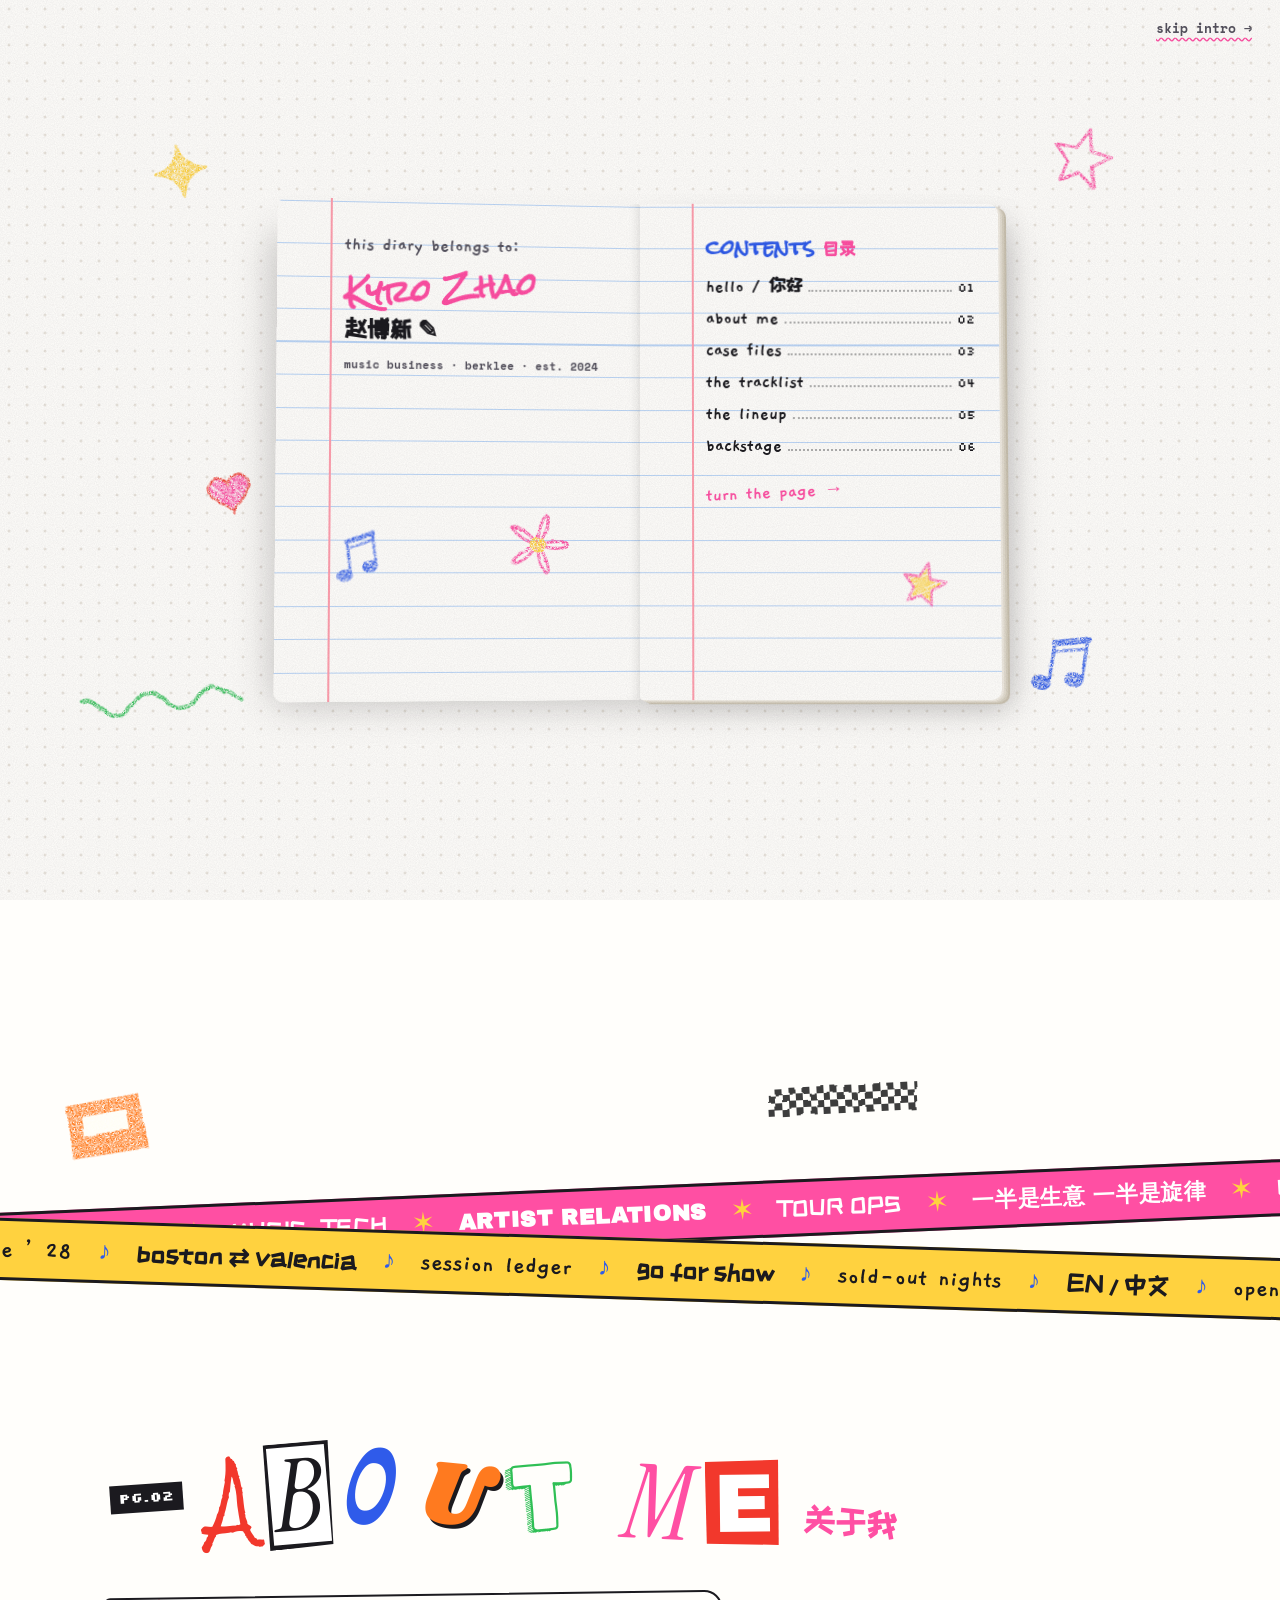
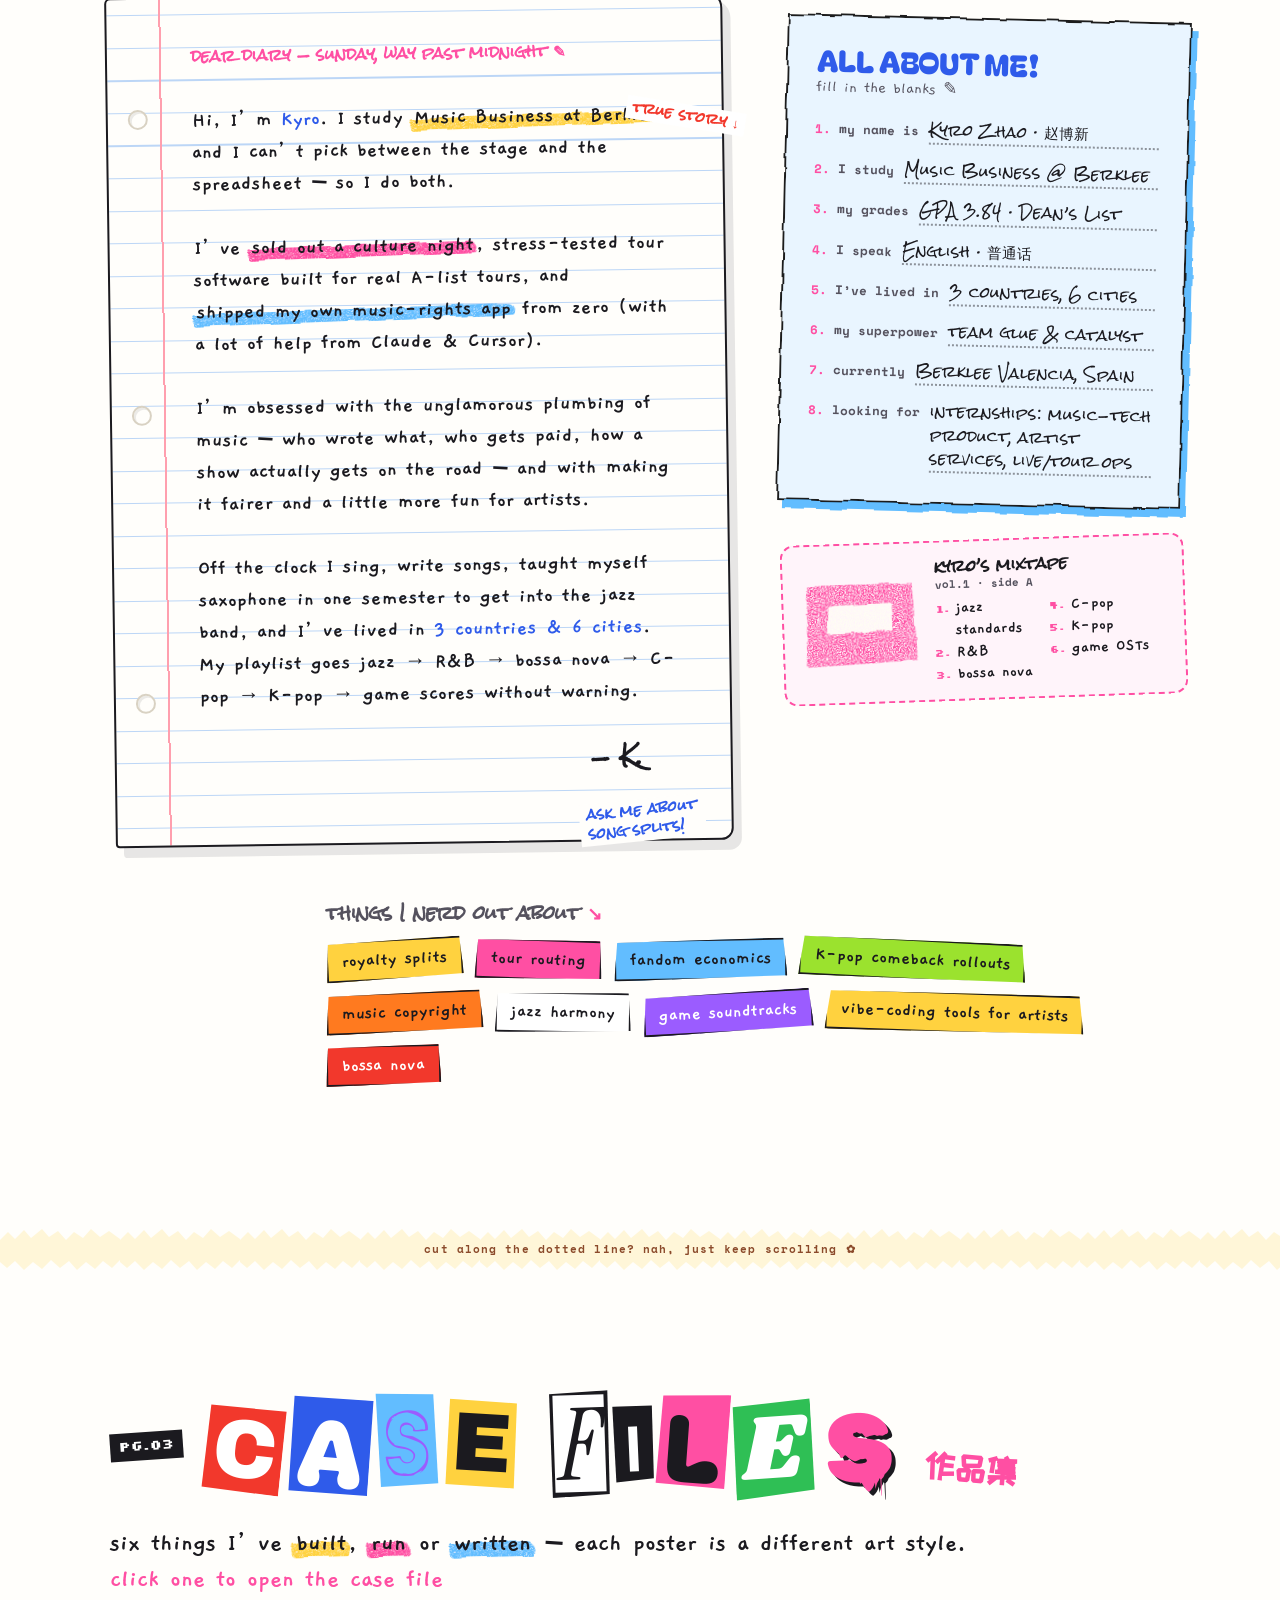
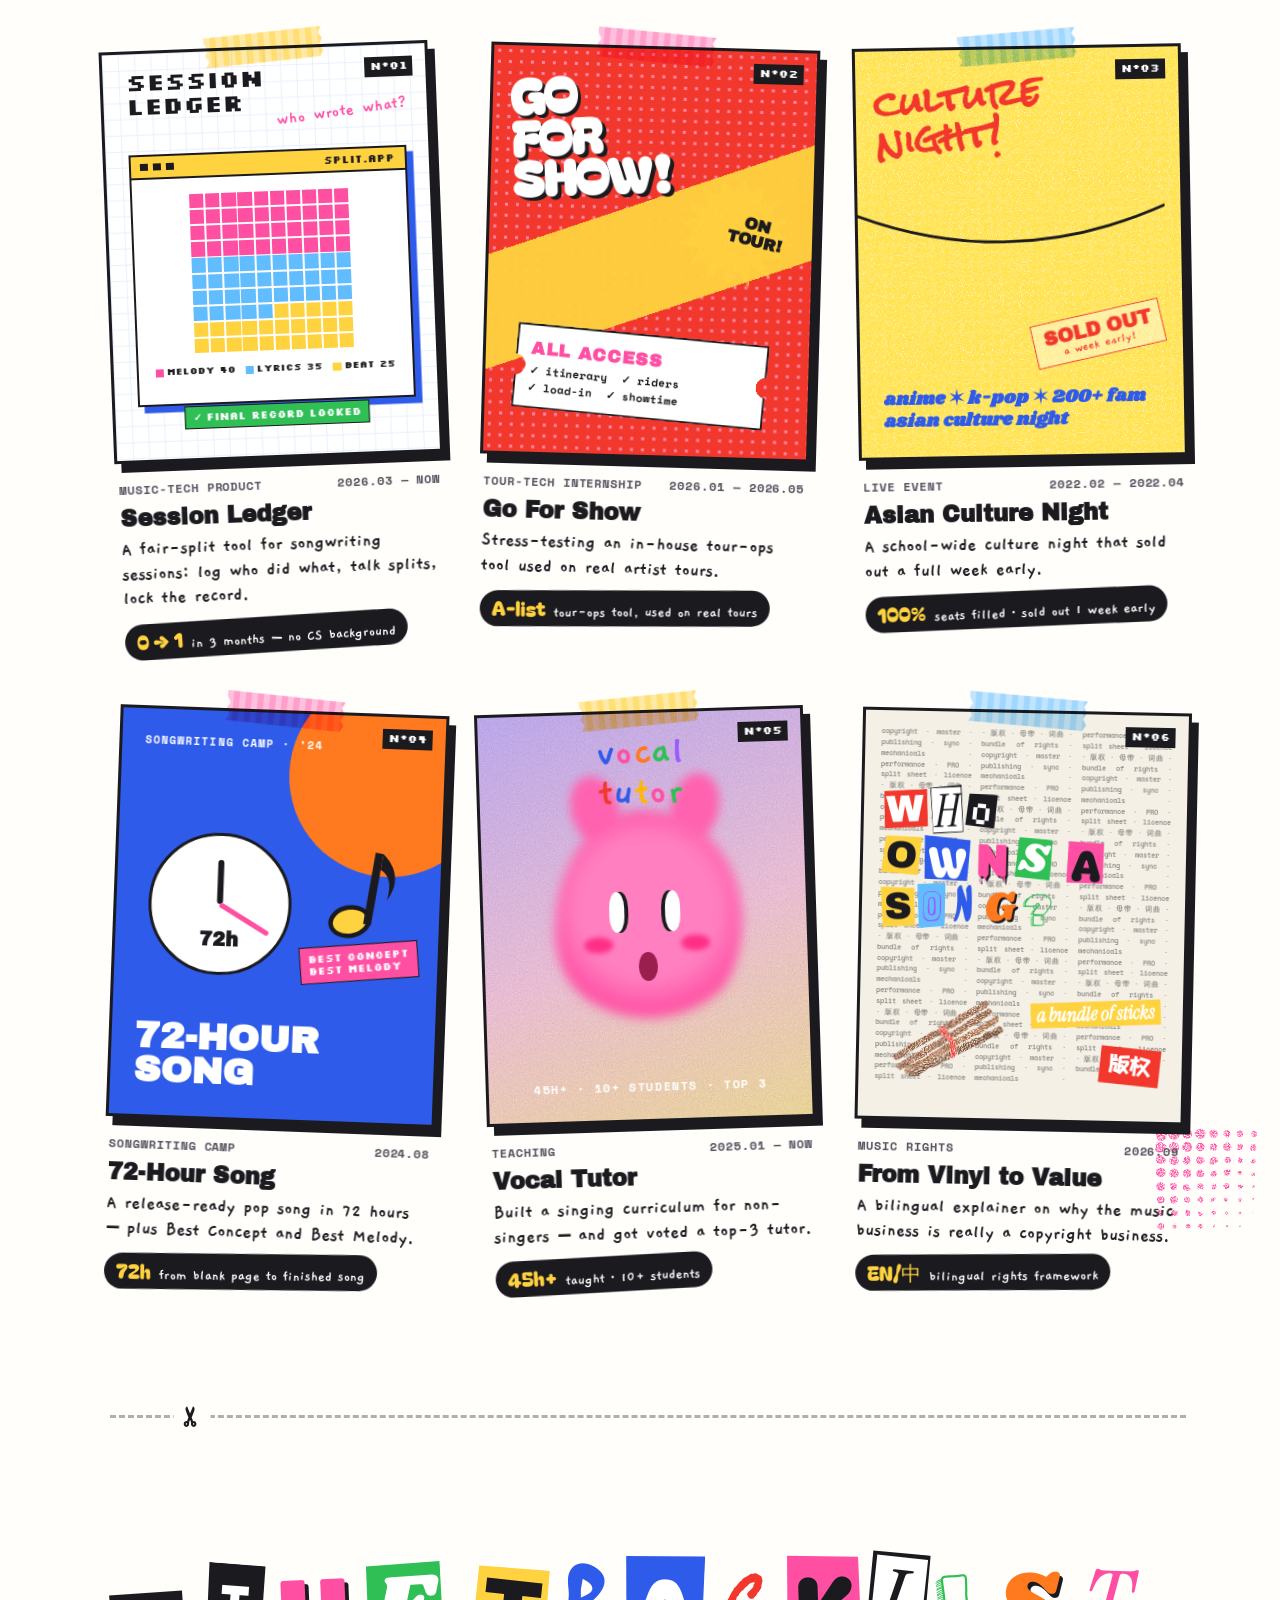
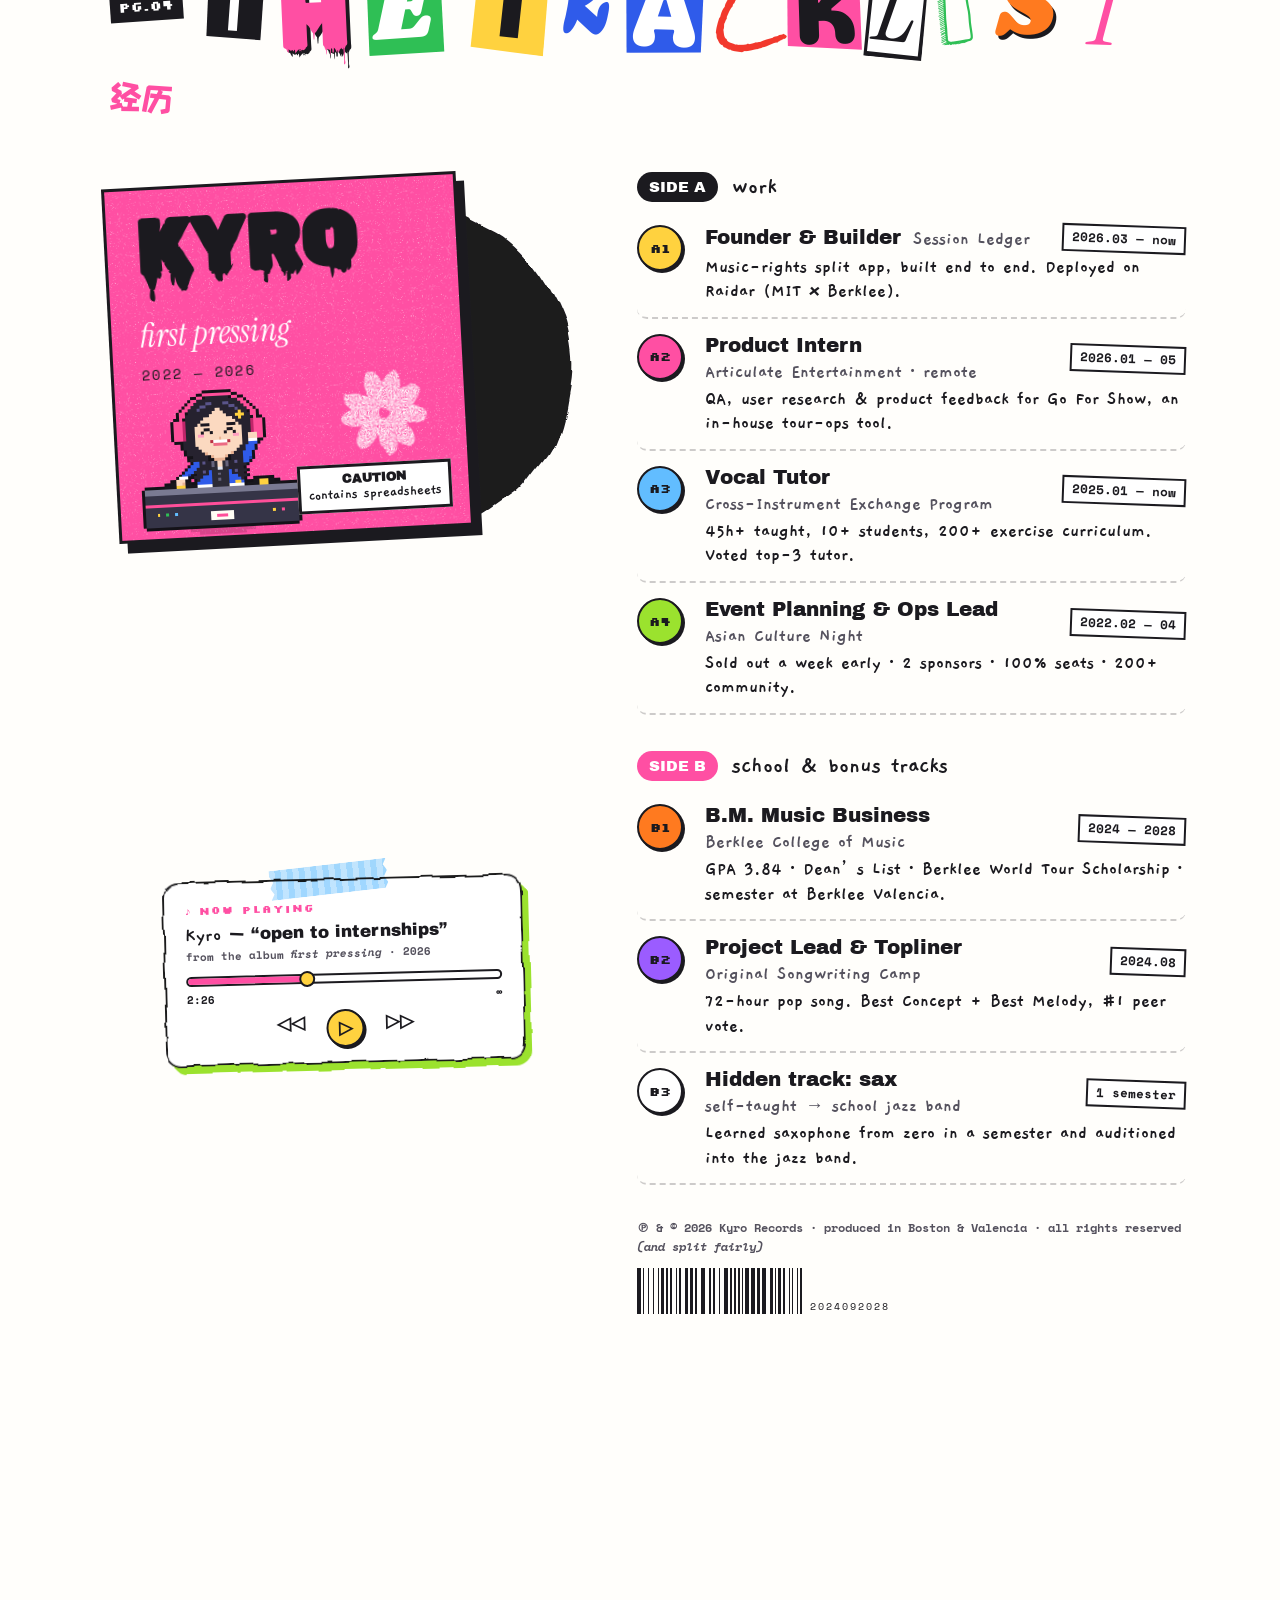
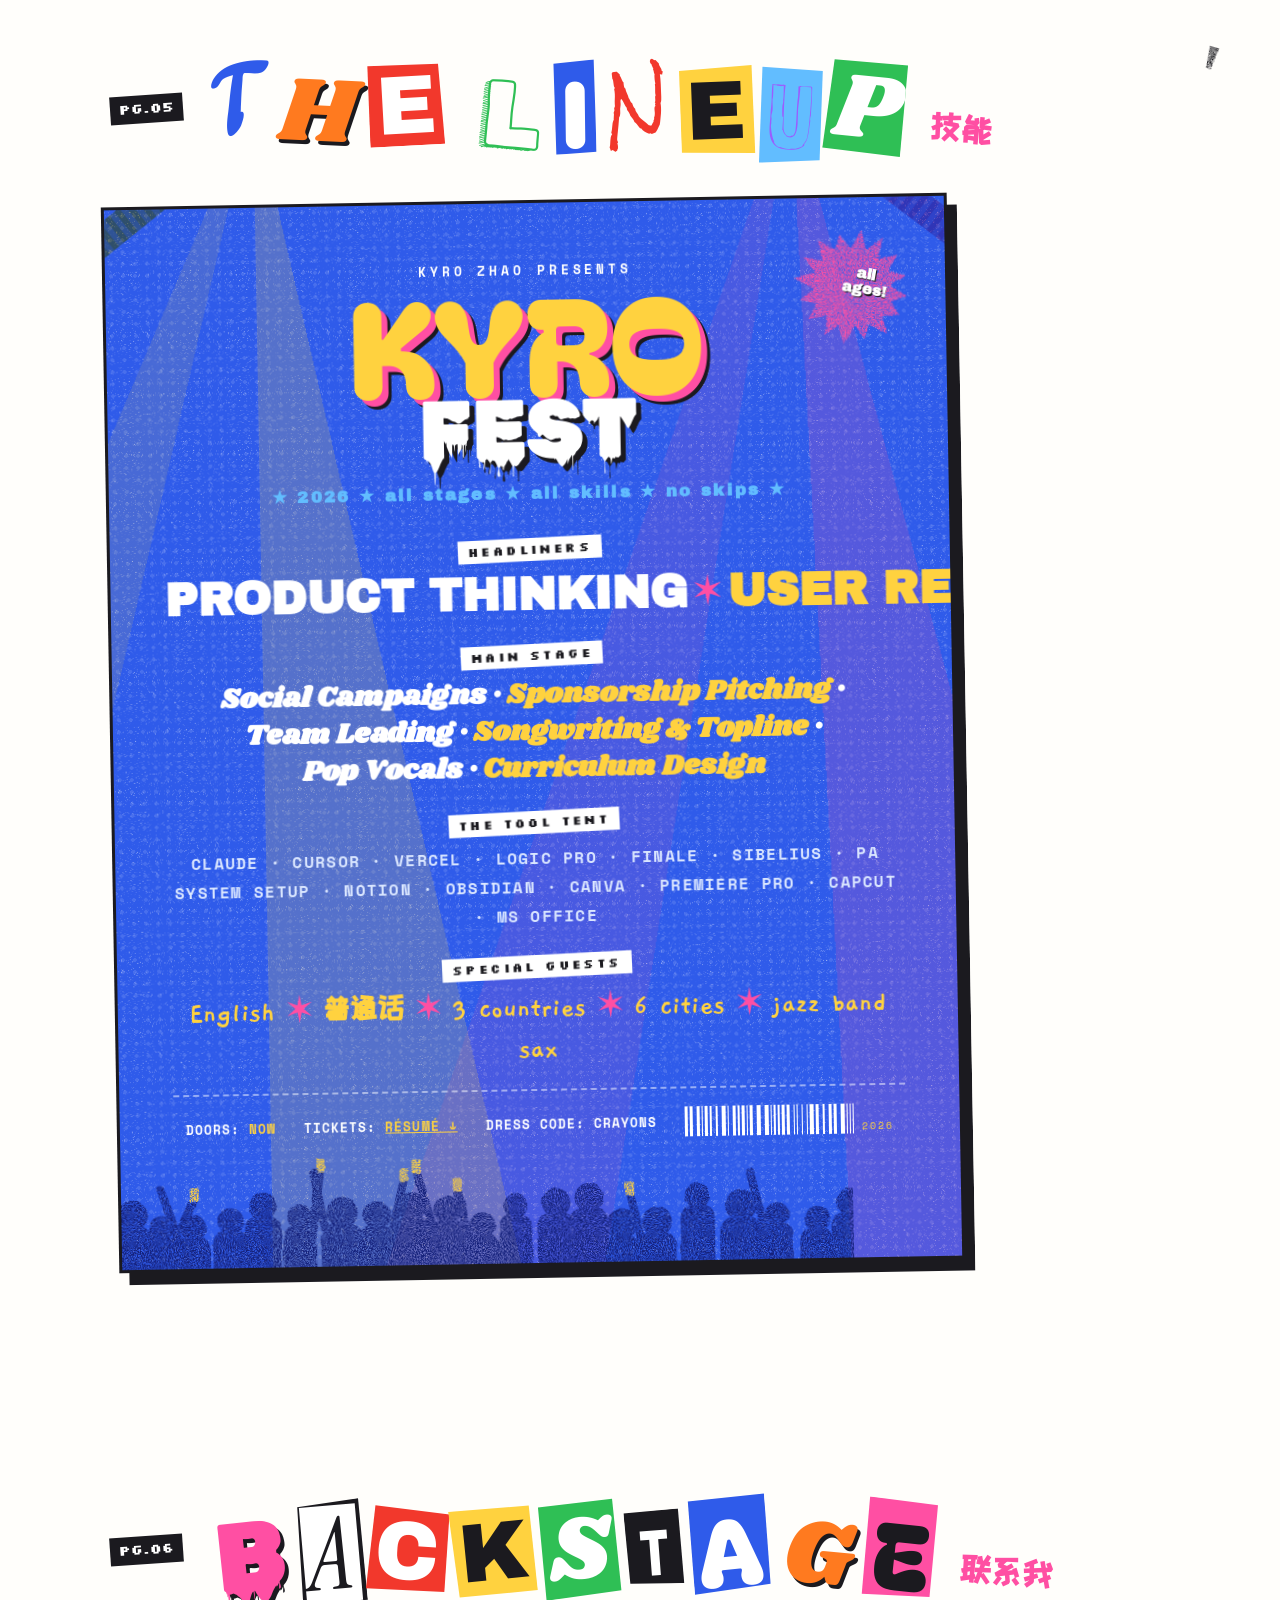
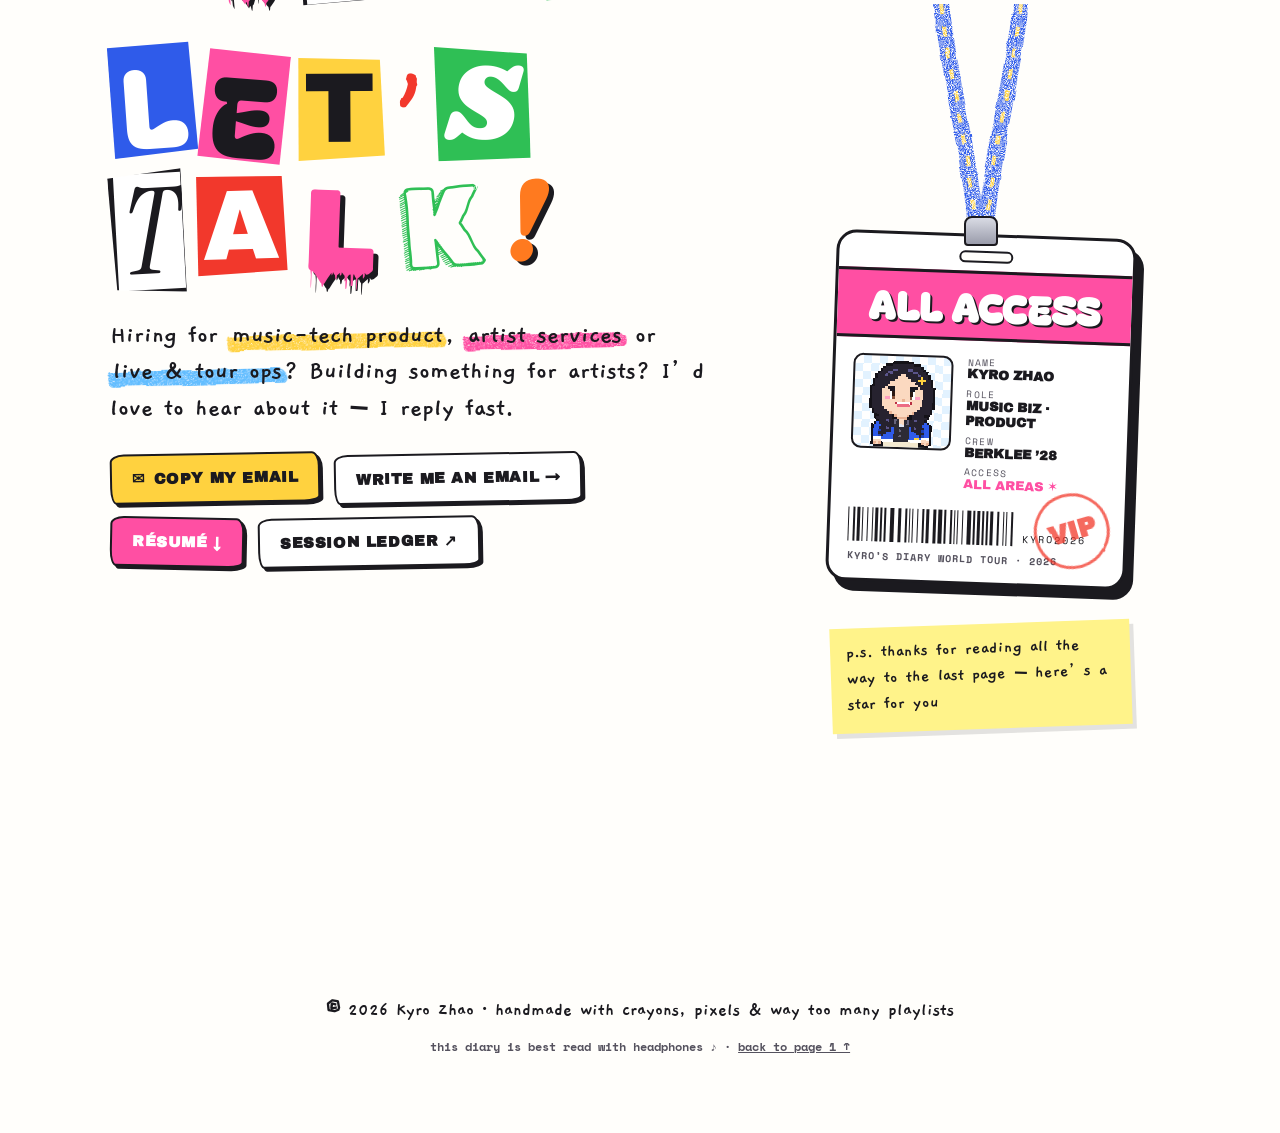
==== index.html @ 6a983634 "Kyro's Diary: hand-drawn portfolio site Co-Authored-By: Claude Opus 5.5 <noreply@anthropic.com>" ====
<!doctype html>
<html lang="en">
<head>
<meta charset="utf-8">
<meta name="viewport" content="width=device-width, initial-scale=1, viewport-fit=cover">
<title>Kyro Zhao — Music Business @ Berklee</title>
<meta name="description" content="Kyro Zhao (赵博新) — Music Business student at Berklee. Music-tech product, artist relations, live & tour ops. Founder of Session Ledger.">
<meta property="og:title" content="Kyro's Diary — Kyro Zhao, Music Business @ Berklee">
<meta property="og:description" content="If found, please hire. A hand-drawn portfolio of music, business and everything in between.">
<meta name="theme-color" content="#fffefb">
<link rel="icon" href="data:image/svg+xml,%3Csvg xmlns='http://www.w3.org/2000/svg' viewBox='0 0 16 16' shape-rendering='crispEdges'%3E%3Cpath fill='%23ff4fa3' d='M2 4h4v1h4V4h4v5h-1v1h-1v1h-1v1h-1v1H9v1H7v-1H6v-1H5v-1H4v-1H3V9H2z'/%3E%3C/svg%3E">
<link rel="preconnect" href="https://fonts.googleapis.com">
<link rel="preconnect" href="https://fonts.gstatic.com" crossorigin>
<link href="https://fonts.googleapis.com/css2?family=Archivo+Black&family=Bagel+Fat+One&family=Gaegu:wght@400;700&family=Instrument+Serif:ital@0;1&family=Londrina+Sketch&family=Rock+Salt&family=Rubik+Doodle+Shadow&family=Rubik+Wet+Paint&family=Sedgwick+Ave+Display&family=Shrikhand&family=Silkscreen:wght@400;700&family=Space+Mono:wght@400;700&family=ZCOOL+KuaiLe&display=swap" rel="stylesheet">
<link rel="stylesheet" href="css/style.css">
<script>document.documentElement.classList.add('js');</script>
</head>
<body>

<!-- crayon / paper filters used everywhere -->
<svg class="svg-defs" width="0" height="0" aria-hidden="true" focusable="false">
  <filter id="crayon" x="-15%" y="-15%" width="130%" height="130%" color-interpolation-filters="sRGB">
    <feTurbulence type="fractalNoise" baseFrequency="0.95" numOctaves="2" seed="4" result="g"/>
    <feColorMatrix in="g" type="matrix" values="0 0 0 0 0  0 0 0 0 0  0 0 0 0 0  -2.7 0 0 0 1.95" result="m"/>
    <feComposite in="SourceGraphic" in2="m" operator="in" result="t"/>
    <feTurbulence type="fractalNoise" baseFrequency="0.05" numOctaves="2" seed="9" result="w"/>
    <feDisplacementMap in="t" in2="w" scale="3.5" xChannelSelector="R" yChannelSelector="G"/>
  </filter>
  <filter id="waxy" x="-4%" y="-4%" width="108%" height="108%" color-interpolation-filters="sRGB">
    <feTurbulence type="fractalNoise" baseFrequency="0.85" numOctaves="2" seed="11" result="g"/>
    <feColorMatrix in="g" type="matrix" values="0 0 0 0 0  0 0 0 0 0  0 0 0 0 0  -2.2 0 0 0 1.85" result="m"/>
    <feComposite in="SourceGraphic" in2="m" operator="in" result="t"/>
    <feTurbulence type="fractalNoise" baseFrequency="0.03" numOctaves="2" seed="5" result="w"/>
    <feDisplacementMap in="t" in2="w" scale="6" xChannelSelector="R" yChannelSelector="G"/>
  </filter>
  <filter id="rough" x="-3%" y="-3%" width="106%" height="106%">
    <feTurbulence type="fractalNoise" baseFrequency="0.04" numOctaves="2" seed="2" result="w"/>
    <feDisplacementMap in="SourceGraphic" in2="w" scale="5" xChannelSelector="R" yChannelSelector="G"/>
  </filter>
  <filter id="inky" x="-3%" y="-3%" width="106%" height="106%">
    <feTurbulence type="fractalNoise" baseFrequency="0.07" numOctaves="1" seed="7" result="w"/>
    <feDisplacementMap in="SourceGraphic" in2="w" scale="2.2" xChannelSelector="R" yChannelSelector="G"/>
  </filter>
</svg>

<!-- =====================================================================
     INTRO — the diary on the desk. Click (or wait) and it opens.
     ===================================================================== -->
<div class="intro" id="intro" aria-label="Kyro's diary — opening animation">
  <i class="dd" data-doodle="sparkle" data-color="yellow" data-fill="yellow" style="--x:12%;--y:16%;--w:54px;--r:-10deg"></i>
  <i class="dd" data-doodle="star" data-color="pink" style="--x:82%;--y:14%;--w:64px;--r:14deg"></i>
  <i class="dd" data-doodle="notes" data-color="blue" style="--x:80%;--y:70%;--w:70px;--r:8deg"></i>
  <i class="dd" data-doodle="squiggle" data-color="green" style="--x:6%;--y:76%;--w:170px;--r:-6deg"></i>
  <i class="dd" data-doodle="heart" data-color="red" data-fill="pink" style="--x:16%;--y:52%;--w:50px;--r:-14deg"></i>

  <button class="intro-skip" type="button">skip intro →</button>

  <div class="book-wrap">
    <div class="book-shadow"></div>
    <div class="book" id="book" role="button" tabindex="0" aria-label="Open the diary">
      <div class="page page-right paper-lined">
        <p class="toc-title">contents <span>目录</span></p>
        <ol class="toc">
          <li><span>hello / 你好</span><i></i><b>01</b></li>
          <li><span>about me</span><i></i><b>02</b></li>
          <li><span>case files</span><i></i><b>03</b></li>
          <li><span>the tracklist</span><i></i><b>04</b></li>
          <li><span>the lineup</span><i></i><b>05</b></li>
          <li><span>backstage</span><i></i><b>06</b></li>
        </ol>
        <p class="toc-note">turn the page →</p>
        <i class="dd" data-doodle="star" data-color="pink" data-fill="yellow" style="--x:72%;--y:72%;--w:48px;--r:12deg"></i>
      </div>
      <div class="leaf leaf-3">
        <div class="face front paper-lined"></div>
        <div class="face back paper-lined inside-left">
          <p class="belongs">this diary belongs to:</p>
          <p class="belongs-name">Kyro Zhao</p>
          <p class="belongs-cn">赵博新 ✎</p>
          <p class="belongs-small">music business · berklee · est. 2024</p>
          <i class="dd" data-doodle="flower" data-color="pink" data-fill="yellow" style="--x:62%;--y:62%;--w:70px"></i>
          <i class="dd" data-doodle="notes" data-color="blue" style="--x:14%;--y:66%;--w:56px;--r:-8deg"></i>
        </div>
      </div>
      <div class="leaf leaf-2"><div class="face front paper-lined"></div><div class="face back paper-lined"></div></div>
      <div class="leaf leaf-1"><div class="face front paper-lined"></div><div class="face back paper-lined"></div></div>
      <div class="leaf cover">
        <div class="face front cover-front">
          <span class="cover-spine"></span>
          <span class="cover-band"></span>
          <i class="dd" data-doodle="flower" data-color="white" data-fill="yellow" style="--x:40%;--y:3%;--w:64px"></i>
          <i class="dd" data-doodle="star" data-color="yellow" data-fill="yellow" style="--x:70%;--y:6%;--w:46px;--r:16deg"></i>
          <i class="dd" data-doodle="squiggle" data-color="yellow" style="--x:44%;--y:62%;--w:90px;--r:-4deg"></i>
          <i class="dd" data-doodle="heart" data-color="white" data-fill="pink" style="--x:76%;--y:58%;--w:44px;--r:12deg"></i>
          <i class="dd" data-doodle="daisy" data-color="ink" data-fill="white" style="--x:6%;--y:68%;--w:66px;--r:-10deg"></i>
          <i class="dd" data-doodle="sparkle" data-color="white" style="--x:52%;--y:78%;--w:30px"></i>
          <span class="tape tape-diag">MUSIC × BUSINESS</span>
          <div class="cover-label">
            <p class="cover-diary collage" data-styles="0,2,10,13,4">DIARY</p>
            <p class="cover-vol">vol. 2024 – 2028</p>
            <p class="cover-prop">property of</p>
            <p class="cover-name">Kyro Zhao</p>
            <p class="cover-found">if found, please <b>hire</b> ✿</p>
          </div>
          <div class="cover-sticker"><canvas width="64" height="64" data-pose="wave"></canvas></div>
          <div class="cover-badge">OPEN<br>TO<br>WORK</div>
          <div class="barcode cover-barcode" data-code="0926105"></div>
        </div>
        <div class="face back cover-inside paper-dots">
          <p class="inside-note">ps. this whole diary was hand-drawn<br>in crayon &amp; code :)</p>
          <i class="dd" data-doodle="smile" data-color="ink" data-fill="yellow" style="--x:36%;--y:46%;--w:90px"></i>
        </div>
      </div>
    </div>
  </div>
  <p class="intro-hint"><span>click to open</span> · 点我翻开 <i class="dd-inline" data-doodle="arrow" data-color="pink"></i></p>
</div>

<!-- =====================================================================
     CHROME — top bar, spiral binding, index tabs
     ===================================================================== -->
<header class="topbar">
  <a class="logo" href="#hello" aria-label="Kyro's diary — back to top">
    <span class="logo-1">kyro’s</span><span class="logo-2">diary</span><small>vol.26</small>
  </a>
  <div class="top-cta">
    <a class="btn btn-y js-resume" href="assets/Kyro_Zhao_Resume.pdf" target="_blank" rel="noopener">résumé <span aria-hidden="true">↓</span></a>
    <a class="btn btn-p" href="#backstage">say hi</a>
    <button class="btn btn-w menu-btn" type="button" aria-expanded="false" aria-controls="menu">index</button>
  </div>
</header>

<div class="spiral" aria-hidden="true"></div>

<nav class="tabs" aria-label="Diary sections">
  <a class="tab" href="#hello" style="--c:var(--yellow)">hello</a>
  <a class="tab" href="#about" style="--c:var(--pink)">about</a>
  <a class="tab" href="#work" style="--c:var(--sky)">work</a>
  <a class="tab" href="#tracklist" style="--c:var(--lime)">tracks</a>
  <a class="tab" href="#lineup" style="--c:var(--orange)">skills</a>
  <a class="tab" href="#backstage" style="--c:var(--purple)">contact</a>
</nav>

<div class="menu-sheet" id="menu" hidden>
  <p class="menu-title">contents · 目录</p>
  <a href="#hello"><b>01</b> hello / 你好</a>
  <a href="#about"><b>02</b> about me</a>
  <a href="#work"><b>03</b> case files</a>
  <a href="#tracklist"><b>04</b> the tracklist</a>
  <a href="#lineup"><b>05</b> the lineup</a>
  <a href="#backstage"><b>06</b> backstage</a>
</div>

<main>

<!-- =====================================================================
     PG.01 — HELLO
     ===================================================================== -->
<section class="sec hero" id="hello" data-pose="wave">
  <i class="dd" data-doodle="blob" data-color="lime" data-depth="-0.05" style="--x:1%;--y:10%;--w:min(400px,46vw);--r:-8deg;--z:-1;--o:.9"></i>
  <i class="dd" data-doodle="sun" data-color="orange" data-fill="yellow" data-depth="0.08" style="--x:84%;--y:4%;--w:150px;--r:10deg"></i>
  <i class="dd mh" data-doodle="dots" data-color="sky" style="--x:44%;--y:13%;--w:110px;--z:-1"></i>
  <i class="dd mh" data-doodle="zigzag" data-color="pink" style="--x:30%;--y:5%;--w:120px;--r:-4deg"></i>
  <i class="dd mh" data-doodle="star" data-color="ink" data-fill="yellow" style="--x:39%;--y:22%;--w:64px;--r:-12deg"></i>
  <i class="dd mh" data-doodle="sparkle" data-color="blue" data-fill="sky" style="--x:52%;--y:47%;--w:40px;--r:8deg"></i>
  <i class="dd mh" data-doodle="notes" data-color="ink" data-fill="pink" style="--x:55%;--y:19%;--w:62px;--r:10deg"></i>
  <i class="dd mh" data-doodle="flower" data-color="pink" data-fill="yellow" style="--x:46%;--y:84%;--w:72px"></i>
  <i class="dd mh" data-doodle="scribble" data-color="sky" style="--x:92%;--y:72%;--w:110px;--z:-1"></i>
  <i class="dd" data-doodle="cassette" data-color="ink" data-fill="orange" style="--x:5%;--y:91%;--w:84px;--r:-9deg"></i>
  <i class="dd" data-doodle="heart" data-color="red" data-fill="pink" style="--x:94%;--y:42%;--w:52px;--r:14deg"></i>
  <span class="checker mh" style="--x:60%;--y:91%"></span>

  <div class="pg-tag"><b>PG.01</b> hello · 你好 <span>✎ written oct. 2026</span></div>

  <div class="hero-grid">
    <div class="hero-left">
      <p class="hero-hi"><span class="hi-a">hi,</span> <span class="hi-b">i’m</span></p>
      <h1 class="hero-name"><span class="collage" data-styles="0,1,2,13">KYRO</span><span class="sr-only"> Zhao</span></h1>
      <p class="hero-zh"><span>zhao · 赵博新</span> <span class="stamp">MB ’28</span></p>
      <p class="hero-sub">a <mark class="hl" style="--c:var(--yellow)">music business</mark> student at <b>Berklee</b> building where <mark class="hl" style="--c:var(--pink)">artists</mark>, <mark class="hl" style="--c:var(--sky)">product</mark> &amp; <mark class="hl" style="--c:var(--lime)">live shows</mark> meet.</p>
      <p class="hero-cn">一半是生意，一半是旋律。</p>
      <ul class="role-chips" aria-label="What I do">
        <li class="rc rc-1">music-tech product</li>
        <li class="rc rc-2">artist relations</li>
        <li class="rc rc-3">live &amp; tour ops</li>
        <li class="rc rc-4">user research</li>
        <li class="rc rc-5">music rights</li>
        <li class="rc rc-6">songwriter · vocalist</li>
      </ul>
    </div>

    <div class="hero-right">
      <figure class="polaroid" tabindex="0" aria-label="Photo of Kyro — hover or tap to see the 8-bit version">
        <span class="tape tape-top"></span>
        <div class="photo-flip">
          <div class="ph ph-front"><img src="assets/kyro.jpg" alt="Kyro Zhao smiling, long wavy hair, black shirt" width="900" height="1125"></div>
          <div class="ph ph-back"><canvas width="64" height="64" data-pose="wave"></canvas><span>8-bit me!</span></div>
        </div>
        <figcaption>me, irl <span>(hover for 8-bit me)</span></figcaption>
        <i class="dd" data-doodle="crown" data-color="ink" data-fill="yellow" data-color2="pink" style="--x:58%;--y:-9%;--w:84px;--r:14deg;--z:3"></i>
        <i class="dd" data-doodle="sparkle" data-color="pink" data-fill="pink" style="--x:-8%;--y:30%;--w:38px;--z:3"></i>
        <i class="dd" data-doodle="sparkle" data-color="yellow" data-fill="yellow" style="--x:88%;--y:44%;--w:28px;--z:3"></i>
      </figure>
      <p class="thats-me"><i class="dd-inline" data-doodle="arrow" data-color="ink"></i>that’s me!</p>
      <div class="badge-spin" aria-hidden="true">
        <svg viewBox="0 0 200 200">
          <defs><path id="badgeCircle" d="M100,100 m-70,0 a70,70 0 1,1 140,0 a70,70 0 1,1 -140,0"/></defs>
          <circle cx="100" cy="100" r="96" fill="#ffd23f" stroke="#1b1a1f" stroke-width="4"/>
          <circle cx="100" cy="100" r="50" fill="#fffefb" stroke="#1b1a1f" stroke-width="3" stroke-dasharray="6 6"/>
          <text font-family="Archivo Black, sans-serif" font-size="18" letter-spacing="1.5" fill="#1b1a1f"><textPath href="#badgeCircle" textLength="436">OPEN TO WORK ✶ MUSIC × BUSINESS ✶ </textPath></text>
          <path transform="translate(70 70) scale(3.75)" shape-rendering="crispEdges" fill="#ff4fa3" d="M2 4h4v1h4V4h4v5h-1v1h-1v1h-1v1h-1v1H9v1H7v-1H6v-1H5v-1H4v-1H3V9H2z"/>
        </svg>
      </div>
      <div class="stub" aria-hidden="true"><b>ADMIT ONE</b><span>kyro’s world tour · 2026</span><i>№ 0926</i></div>
      <div class="buddy-spot" aria-hidden="true"></div>
    </div>

  <aside class="tldr" aria-label="TL;DR">
    <span class="tape tape-pink"></span>
    <h2 class="tldr-h">TL;DR <small>the 30-second version, for busy humans</small></h2>
    <ul class="tldr-list">
      <li><b>Music Business @ Berklee</b> · GPA 3.84 · Dean’s List · World Tour Scholarship</li>
      <li><b>Founded &amp; shipped Session Ledger</b> — a song-split app now on MIT × Berklee’s Raidar</li>
      <li><b>Product intern</b> on a tour-ops tool for A-list touring (Articulate Entertainment)</li>
      <li><b>Ran a culture night</b> that sold out a week early — 100% seats</li>
      <li><b>EN / 中文</b> · 3 countries · 6 cities · sings, writes, plays sax</li>
    </ul>
    <div class="cta-row">
      <a class="btn btn-y js-resume" href="assets/Kyro_Zhao_Resume.pdf" target="_blank" rel="noopener">download résumé ↓</a>
      <button class="btn btn-w js-copy-email" type="button">copy email ✉</button>
      <a class="btn btn-b" href="#work">see the work →</a>
    </div>
  </aside>
  </div>
</section>

<div class="tapes" aria-hidden="true">
  <div class="band band-1"><div class="band-track">
    <span>MUSIC BUSINESS</span><i>✶</i><span>MUSIC-TECH</span><i>✶</i><span>ARTIST RELATIONS</span><i>✶</i><span>TOUR OPS</span><i>✶</i><span>一半是生意 一半是旋律</span><i>✶</i><span>USER RESEARCH</span><i>✶</i><span>MUSIC RIGHTS</span><i>✶</i>
  </div></div>
  <div class="band band-2"><div class="band-track">
    <span>berklee ’28</span><i>♪</i><span>boston ⇄ valencia</span><i>♪</i><span>session ledger</span><i>♪</i><span>go for show</span><i>♪</i><span>sold-out nights</span><i>♪</i><span>EN / 中文</span><i>♪</i><span>open to internships</span><i>♪</i>
  </div></div>
</div>

<!-- =====================================================================
     PG.02 — ABOUT
     ===================================================================== -->
<section class="sec about" id="about" data-pose="listen">
  <i class="dd" data-doodle="notes" data-color="pink" data-fill="pink" style="--x:88%;--y:6%;--w:80px;--r:10deg"></i>
  <i class="dd" data-doodle="spiral" data-color="blue" style="--x:2%;--y:12%;--w:70px"></i>
  <i class="dd" data-doodle="sparkle" data-color="orange" data-fill="yellow" style="--x:56%;--y:9%;--w:44px"></i>
  <i class="dd" data-doodle="lantern" data-color="ink" data-fill="red" style="--x:94%;--y:46%;--w:58px;--r:6deg"></i>
  <i class="dd" data-doodle="blob" data-color="pink" style="--x:60%;--y:60%;--w:300px;--z:-1;--r:20deg;--o:.35"></i>
  <i class="dd" data-doodle="loops" data-color="green" style="--x:40%;--y:95%;--w:200px"></i>

  <header class="pg-head">
    <span class="pg-no">PG.02</span>
    <h2 class="collage" data-styles="7,4,9,3,5,12,11">ABOUT ME</h2>
    <span class="pg-cn">关于我</span>
  </header>

  <div class="about-grid">
    <article class="diary-page paper-lined" data-reveal>
      <span class="punch"></span><span class="punch"></span><span class="punch"></span>
      <p class="date-line">dear diary — sunday, way past midnight ✎</p>
      <p>Hi, I’m <b>Kyro</b>. I study <mark class="hl" style="--c:var(--yellow)">Music Business at Berklee</mark>, and I can’t pick between the stage and the spreadsheet — so I do both.</p>
      <p>I’ve <mark class="hl" style="--c:var(--pink)">sold out a culture night</mark>, stress-tested tour software built for real A-list tours, and <mark class="hl" style="--c:var(--sky)">shipped my own music-rights app</mark> from zero (with a lot of help from Claude &amp; Cursor).</p>
      <p>I’m obsessed with the unglamorous plumbing of music — who wrote what, who gets paid, how a show actually gets on the road — and with making it <span class="circled">fairer<i class="dd-inline" data-doodle="circle" data-color="red"></i></span> and a little more fun for artists.</p>
      <p>Off the clock I sing, write songs, taught myself saxophone in one semester to get into the jazz band, and I’ve lived in <b>3 countries &amp; 6 cities</b>. My playlist goes jazz → R&amp;B → bossa nova → C-pop → K-pop → game scores without warning.</p>
      <p class="sign">— K. <i class="dd-inline" data-doodle="heart" data-color="red" data-fill="pink"></i></p>
      <p class="margin-note mn-1">true story ↓</p>
      <p class="margin-note mn-2">ask me about<br>song splits!</p>
    </article>

    <div class="about-side">
    <aside class="worksheet" data-reveal>
      <h3>ALL ABOUT ME! <small>fill in the blanks ✎</small></h3>
      <ol>
        <li><span>my name is</span><b>Kyro Zhao · 赵博新</b></li>
        <li><span>I study</span><b>Music Business @ Berklee</b></li>
        <li><span>my grades</span><b>GPA 3.84 · Dean’s List</b></li>
        <li><span>I speak</span><b>English · 普通话</b></li>
        <li><span>I’ve lived in</span><b>3 countries, 6 cities</b></li>
        <li><span>my superpower</span><b>team glue &amp; catalyst</b></li>
        <li><span>currently</span><b>Berklee Valencia, Spain</b></li>
        <li><span>looking for</span><b>internships: music-tech product, artist services, live/tour ops</b></li>
      </ol>
      <i class="dd" data-doodle="check" data-color="green" style="--x:84%;--y:-6%;--w:52px"></i>
      <i class="dd" data-doodle="star" data-color="pink" data-fill="pink" style="--x:-7%;--y:88%;--w:44px;--r:-12deg"></i>
    </aside>
    <div class="mixtape" data-reveal>
      <i class="doodle mix-tape" data-doodle="cassette" data-color="ink" data-fill="pink"></i>
      <div class="mix-label">
        <p class="mix-t">kyro’s mixtape <span>vol.1 · side A</span></p>
        <ol><li>jazz standards</li><li>R&amp;B</li><li>bossa nova</li><li>C-pop</li><li>K-pop</li><li>game OSTs</li></ol>
      </div>
    </div>
    </div>
  </div>

  <div class="nerd" data-reveal>
    <div class="buddy-spot" aria-hidden="true"></div>
    <div class="nerd-in">
    <p class="nerd-h">things I nerd out about <span>↘</span></p>
    <ul class="nerd-list">
      <li style="--c:var(--yellow);--r:-3deg">royalty splits</li>
      <li style="--c:var(--pink);--r:2deg">tour routing</li>
      <li style="--c:var(--sky);--r:-1deg">fandom economics</li>
      <li style="--c:var(--lime);--r:3deg">K-pop comeback rollouts</li>
      <li style="--c:var(--orange);--r:-2deg">music copyright</li>
      <li style="--c:#fff;--r:1deg">jazz harmony</li>
      <li style="--c:var(--purple);--r:-3deg;--t:#fff">game soundtracks</li>
      <li style="--c:var(--yellow);--r:2deg">vibe-coding tools for artists</li>
      <li style="--c:var(--red);--r:-1deg;--t:#fff">bossa nova</li>
    </ul>
    </div>
  </div>
</section>

<div class="torn" aria-hidden="true"></div>

<!-- =====================================================================
     PG.03 — WORK
     ===================================================================== -->
<section class="sec work" id="work" data-pose="business">
  <i class="dd" data-doodle="bolt" data-color="ink" data-fill="yellow" style="--x:92%;--y:30%;--w:54px;--r:12deg"></i>
  <i class="dd" data-doodle="asterisk" data-color="pink" style="--x:3%;--y:40%;--w:46px"></i>
  <i class="dd" data-doodle="dots" data-color="pink" style="--x:90%;--y:84%;--w:110px;--z:-1"></i>
  <i class="dd" data-doodle="star" data-color="blue" data-fill="sky" style="--x:1%;--y:86%;--w:56px;--r:-10deg"></i>

  <header class="pg-head">
    <span class="pg-no">PG.03</span>
    <h2 class="collage" data-styles="11,0,8,2,4,6,10,13,1,3">CASE FILES</h2>
    <span class="pg-cn">作品集</span>
    <div class="buddy-spot spot-work" aria-hidden="true"></div>
  </header>
  <p class="sec-lede">six things I’ve <mark class="hl" style="--c:var(--yellow)">built</mark>, <mark class="hl" style="--c:var(--pink)">run</mark> or <mark class="hl" style="--c:var(--sky)">written</mark> — each poster is a different art style. <span class="lede-tip">click one to open the case file <i class="dd-inline" data-doodle="arrow" data-color="ink"></i></span></p>

  <div class="posters" id="posters"></div>
</section>

<div class="cut-line" aria-hidden="true"><span>✂</span></div>

<!-- =====================================================================
     PG.04 — TRACKLIST (experience)
     ===================================================================== -->
<section class="sec tracks" id="tracklist" data-pose="dj">
  <i class="dd" data-doodle="notes" data-color="blue" data-fill="sky" style="--x:44%;--y:6%;--w:70px;--r:-8deg"></i>
  <i class="dd" data-doodle="sparkle" data-color="pink" data-fill="pink" style="--x:94%;--y:8%;--w:40px"></i>
  <i class="dd" data-doodle="zigzag" data-color="orange" style="--x:2%;--y:94%;--w:160px"></i>

  <header class="pg-head">
    <span class="pg-no">PG.04</span>
    <h2 class="collage" data-styles="6,1,13,2,9,0,7,10,4,5,3,12">THE TRACKLIST</h2>
    <span class="pg-cn">经历</span>
  </header>

  <div class="album">
    <div class="album-left">
    <div class="album-art" data-reveal>
      <div class="vinyl" id="vinyl"><i class="doodle" data-doodle="vinyl" data-fill="pink" data-color2="yellow" data-seed="42"></i></div>
      <div class="sleeve">
        <i class="dd" data-doodle="blob" data-color="yellow" style="--x:8%;--y:6%;--w:62%;--r:-10deg"></i>
        <i class="dd" data-doodle="daisy" data-color="ink" data-fill="white" style="--x:62%;--y:52%;--w:30%;--r:8deg"></i>
        <i class="dd" data-doodle="star" data-color="ink" data-fill="sky" style="--x:70%;--y:8%;--w:18%;--r:14deg"></i>
        <p class="sleeve-artist">KYRO</p>
        <p class="sleeve-title">first pressing<br><span>2022 — 2026</span></p>
        <canvas class="sleeve-px" width="64" height="64" data-pose="dj"></canvas>
        <p class="sleeve-warn">CAUTION<br><b>contains spreadsheets</b></p>
      </div>
    </div>
    <div class="buddy-spot" aria-hidden="true"></div>
    <div class="now-playing" data-reveal>
      <span class="tape tape-blue"></span>
      <p class="np-label">♪ now playing</p>
      <p class="np-title">Kyro — <b>“open to internships”</b></p>
      <p class="np-sub">from the album <i>first pressing</i> · 2026</p>
      <div class="np-bar"><span></span></div>
      <div class="np-time"><span>2:26</span><span>∞</span></div>
      <div class="np-ctrl" aria-hidden="true"><b>◁◁</b><b class="play">▷</b><b>▷▷</b></div>
    </div>
    </div>

    <div class="album-back" data-reveal>
      <h3 class="side"><span>SIDE A</span> work</h3>
      <ol class="tracklist">
        <li style="--c:var(--yellow)">
          <span class="tno">A1</span>
          <div class="tmain"><b class="ttl">Founder &amp; Builder</b><span class="torg">Session Ledger</span></div>
          <span class="tdate">2026.03 — now</span>
          <p class="tdesc">Music-rights split app, built end to end. Deployed on Raidar (MIT × Berklee).</p>
        </li>
        <li style="--c:var(--pink)">
          <span class="tno">A2</span>
          <div class="tmain"><b class="ttl">Product Intern</b><span class="torg">Articulate Entertainment · remote</span></div>
          <span class="tdate">2026.01 — 05</span>
          <p class="tdesc">QA, user research &amp; product feedback for Go For Show, an in-house tour-ops tool.</p>
        </li>
        <li style="--c:var(--sky)">
          <span class="tno">A3</span>
          <div class="tmain"><b class="ttl">Vocal Tutor</b><span class="torg">Cross-Instrument Exchange Program</span></div>
          <span class="tdate">2025.01 — now</span>
          <p class="tdesc">45h+ taught, 10+ students, 200+ exercise curriculum. Voted top-3 tutor.</p>
        </li>
        <li style="--c:var(--lime)">
          <span class="tno">A4</span>
          <div class="tmain"><b class="ttl">Event Planning &amp; Ops Lead</b><span class="torg">Asian Culture Night</span></div>
          <span class="tdate">2022.02 — 04</span>
          <p class="tdesc">Sold out a week early · 2 sponsors · 100% seats · 200+ community.</p>
        </li>
      </ol>
      <h3 class="side"><span class="b">SIDE B</span> school &amp; bonus tracks</h3>
      <ol class="tracklist">
        <li style="--c:var(--orange)">
          <span class="tno">B1</span>
          <div class="tmain"><b class="ttl">B.M. Music Business</b><span class="torg">Berklee College of Music</span></div>
          <span class="tdate">2024 — 2028</span>
          <p class="tdesc">GPA 3.84 · Dean’s List · Berklee World Tour Scholarship · semester at Berklee Valencia.</p>
        </li>
        <li style="--c:var(--purple)">
          <span class="tno">B2</span>
          <div class="tmain"><b class="ttl">Project Lead &amp; Topliner</b><span class="torg">Original Songwriting Camp</span></div>
          <span class="tdate">2024.08</span>
          <p class="tdesc">72-hour pop song. Best Concept + Best Melody, #1 peer vote.</p>
        </li>
        <li style="--c:#fff">
          <span class="tno">B3</span>
          <div class="tmain"><b class="ttl">Hidden track: sax</b><span class="torg">self-taught → school jazz band</span></div>
          <span class="tdate">1 semester</span>
          <p class="tdesc">Learned saxophone from zero in a semester and auditioned into the jazz band.</p>
        </li>
      </ol>
      <p class="credits">℗ &amp; © 2026 Kyro Records · produced in Boston &amp; Valencia · all rights reserved <em>(and split fairly)</em></p>
      <div class="barcode" data-code="2024092028"></div>
    </div>
  </div>
</section>

<div class="squig-line" aria-hidden="true"><i class="doodle" data-doodle="loops" data-color="pink"></i></div>

<!-- =====================================================================
     PG.05 — LINEUP (skills)
     ===================================================================== -->
<section class="sec lineup" id="lineup" data-pose="sing">
  <i class="dd" data-doodle="notes" data-color="pink" data-fill="pink" style="--x:2%;--y:8%;--w:66px;--r:-10deg"></i>
  <i class="dd" data-doodle="mic" data-color="ink" style="--x:93%;--y:6%;--w:48px;--r:16deg"></i>

  <header class="pg-head">
    <span class="pg-no">PG.05</span>
    <h2 class="collage" data-styles="9,3,11,5,0,7,2,8,13,1">THE LINEUP</h2>
    <span class="pg-cn">技能</span>
  </header>

  <div class="fest-wrap">
    <div class="fest" data-reveal>
      <span class="tape tape-tl"></span><span class="tape tape-tr"></span>
      <div class="fest-beams" aria-hidden="true"></div>
      <i class="dd" data-doodle="sun" data-color="yellow" data-fill="yellow" style="--x:4%;--y:3%;--w:110px"></i>
      <i class="dd" data-doodle="burst" data-color="ink" data-fill="pink" style="--x:82%;--y:3%;--w:116px;--r:10deg"></i>
      <span class="fest-burst-txt">all<br>ages!</span>
      <i class="dd" data-doodle="sparkle" data-color="white" data-fill="white" style="--x:12%;--y:46%;--w:34px"></i>
      <i class="dd" data-doodle="sparkle" data-color="yellow" data-fill="yellow" style="--x:88%;--y:52%;--w:40px"></i>

      <p class="fest-pre">KYRO ZHAO PRESENTS</p>
      <h3 class="fest-title">KYRO<span>FEST</span></h3>
      <p class="fest-sub">★ 2026 ★ all stages ★ all skills ★ no skips ★</p>

      <p class="fest-day">HEADLINERS</p>
      <p class="tier t1"><span>PRODUCT THINKING</span><i>✶</i><span>USER RESEARCH</span><i>✶</i><span>LIVE &amp; TOUR OPS</span><i>✶</i><span>MUSIC RIGHTS</span></p>
      <p class="fest-day">MAIN STAGE</p>
      <p class="tier t2"><span>Social Campaigns</span> · <span>Sponsorship Pitching</span> · <span>Team Leading</span> · <span>Songwriting &amp; Topline</span> · <span>Pop Vocals</span> · <span>Curriculum Design</span></p>
      <p class="fest-day">THE TOOL TENT</p>
      <p class="tier t3">Claude · Cursor · Vercel · Logic Pro · Finale · Sibelius · PA system setup · Notion · Obsidian · Canva · Premiere Pro · CapCut · MS Office</p>
      <p class="fest-day">SPECIAL GUESTS</p>
      <p class="tier t4">English <i>✶</i> 普通话 <i>✶</i> 3 countries <i>✶</i> 6 cities <i>✶</i> jazz band sax</p>

      <div class="fest-foot">
        <span>doors: <b>now</b></span><span>tickets: <a class="js-resume" href="assets/Kyro_Zhao_Resume.pdf" target="_blank" rel="noopener">résumé ↓</a></span><span>dress code: crayons</span>
        <div class="barcode barcode-w" data-code="2026"></div>
      </div>
      <svg class="crowd" viewBox="0 0 1000 120" preserveAspectRatio="none" aria-hidden="true"></svg>
    </div>
    <div class="buddy-spot" aria-hidden="true"></div>
  </div>
</section>

<!-- =====================================================================
     PG.06 — BACKSTAGE (contact)
     ===================================================================== -->
<section class="sec backstage" id="backstage" data-pose="bye">
  <i class="dd" data-doodle="heart" data-color="red" data-fill="pink" style="--x:44%;--y:12%;--w:60px;--r:-12deg"></i>
  <i class="dd" data-doodle="flower" data-color="blue" data-fill="yellow" style="--x:3%;--y:80%;--w:80px"></i>
  <i class="dd" data-doodle="smile" data-color="ink" data-fill="yellow" style="--x:56%;--y:78%;--w:70px;--r:8deg"></i>
  <i class="dd" data-doodle="plus" data-color="pink" style="--x:92%;--y:12%;--w:34px"></i>

  <header class="pg-head">
    <span class="pg-no">PG.06</span>
    <h2 class="collage" data-styles="1,4,11,2,13,6,0,3,10">BACKSTAGE</h2>
    <span class="pg-cn">联系我</span>
  </header>

  <div class="back-grid">
    <div class="back-left" data-reveal>
      <p class="talk collage" data-styles="0,10,2,7,13,4,11,1,5,3">LET’S TALK!</p>
      <p class="back-copy">Hiring for <mark class="hl" style="--c:var(--yellow)">music-tech product</mark>, <mark class="hl" style="--c:var(--pink)">artist services</mark> or <mark class="hl" style="--c:var(--sky)">live &amp; tour ops</mark>? Building something for artists? I’d love to hear about it — I reply fast.</p>
      <div class="contact-btns">
        <button class="btn btn-y big js-copy-email" type="button">✉ <span class="js-email-text">copy my email</span></button>
        <a class="btn btn-w big js-mail" href="#">write me an email →</a>
        <a class="btn btn-p big js-resume" href="assets/Kyro_Zhao_Resume.pdf" target="_blank" rel="noopener">résumé ↓</a>
        <a class="btn btn-b big js-linkedin" href="#" target="_blank" rel="noopener">LinkedIn ↗</a>
        <a class="btn btn-w big" href="https://sessionledger.vercel.app/" target="_blank" rel="noopener">Session Ledger ↗</a>
      </div>
      <div class="buddy-spot" aria-hidden="true"></div>
    </div>

    <div class="back-right" data-reveal>
      <div class="lanyard-swing">
        <svg class="strap" viewBox="0 0 120 220" aria-hidden="true">
          <g filter="url(#crayon)">
            <path d="M20 0 C 30 80, 48 150, 54 214" stroke="#2f5bea" stroke-width="16" fill="none" stroke-linecap="round"/>
            <path d="M100 0 C 90 80, 72 150, 66 214" stroke="#2f5bea" stroke-width="16" fill="none" stroke-linecap="round"/>
            <path d="M20 0 C 30 80, 48 150, 54 214" stroke="#ffd23f" stroke-width="4" stroke-dasharray="10 12" fill="none"/>
            <path d="M100 0 C 90 80, 72 150, 66 214" stroke="#ffd23f" stroke-width="4" stroke-dasharray="10 12" fill="none"/>
          </g>
        </svg>
        <div class="clip"></div>
        <div class="pass">
          <div class="pass-hole"></div>
          <p class="pass-top">ALL ACCESS</p>
          <div class="pass-body">
            <canvas class="pass-px" width="76" height="72"></canvas>
            <div class="pass-info">
              <p><small>NAME</small>KYRO ZHAO</p>
              <p><small>ROLE</small>MUSIC BIZ · PRODUCT</p>
              <p><small>CREW</small>BERKLEE ’28</p>
              <p><small>ACCESS</small><b>ALL AREAS ✶</b></p>
            </div>
          </div>
          <p class="pass-stamp">VIP</p>
          <div class="barcode" data-code="KYRO2026"></div>
          <p class="pass-foot">kyro’s diary world tour · 2026</p>
        </div>
      </div>
      <p class="ps-note">p.s. thanks for reading all the way to the last page — here’s a star for you <i class="dd-inline" data-doodle="star" data-color="ink" data-fill="yellow"></i></p>
    </div>
  </div>
</section>

</main>

<footer class="foot">
  <i class="doodle foot-squig" data-doodle="squiggle" data-color="pink"></i>
  <p>© 2026 Kyro Zhao · handmade with crayons, pixels &amp; way too many playlists</p>
  <p class="foot-small">this diary is best read with headphones ♪ · <a href="#hello">back to page 1 ↑</a></p>
</footer>

<!-- pixel buddy that follows you around -->
<div class="buddy" id="buddy" aria-hidden="true">
  <div class="bubble"><span></span></div>
  <div class="buddy-body"><canvas width="64" height="64" title="poke me"></canvas></div>
</div>
<div class="fx" id="fx" aria-hidden="true"></div>

<!-- case-file modal -->
<div class="modal" id="modal" role="dialog" aria-modal="true" aria-labelledby="modalTitle" hidden>
  <div class="modal-book">
    <button class="modal-x" type="button" aria-label="Close case file">✕</button>
    <div class="modal-left"></div>
    <div class="modal-right paper-lined"></div>
  </div>
</div>

<div class="toast" id="toast" role="status" aria-live="polite"></div>

<script src="js/content.js"></script>
<script src="js/doodles.js"></script>
<script src="js/pixel-kyro.js"></script>
<script src="js/main.js"></script>
</body>
</html>
---- css/style.css ----
/* ==========================================================================
   KYRO'S DIARY — naive / flat / pop / new-ugly / type-collage / crayon
   White paper, loud crayons, nothing too clean.
   ========================================================================== */

:root {
  color-scheme: light;
  --paper: #fffefb;
  --ink: #1b1a1f;
  --ink2: #55525e;
  --red: #f2382c;
  --pink: #ff4fa3;
  --blue: #2f5bea;
  --sky: #62bdff;
  --yellow: #ffd23f;
  --green: #2fbf55;
  --lime: #9be22e;
  --orange: #ff7a1f;
  --purple: #9b5cff;
  --brown: #8b4a2b;
  --navy: #1d2f8f;

  --f-hand: 'Gaegu', 'ZCOOL KuaiLe', 'Comic Sans MS', cursive;
  --f-marker: 'Rock Salt', 'Gaegu', cursive;
  --f-pop: 'Bagel Fat One', 'Archivo Black', sans-serif;
  --f-drip: 'Rubik Wet Paint', 'Bagel Fat One', sans-serif;
  --f-doodle: 'Rubik Doodle Shadow', 'Bagel Fat One', sans-serif;
  --f-serif: 'Instrument Serif', Georgia, serif;
  --f-block: 'Archivo Black', 'Arial Black', sans-serif;
  --f-pixel: 'Silkscreen', 'Space Mono', monospace;
  --f-mono: 'Space Mono', ui-monospace, monospace;
  --f-retro: 'Shrikhand', 'Bagel Fat One', serif;
  --f-sketch: 'Londrina Sketch', 'Gaegu', sans-serif;
  --f-graf: 'Sedgwick Ave Display', 'Rock Salt', cursive;
  --f-cn: 'ZCOOL KuaiLe', 'PingFang SC', sans-serif;

  --grain: url("data:image/svg+xml,%3Csvg xmlns='http://www.w3.org/2000/svg' width='220' height='220'%3E%3Cfilter id='n'%3E%3CfeTurbulence type='fractalNoise' baseFrequency='.9' numOctaves='3' stitchTiles='stitch'/%3E%3CfeColorMatrix values='0 0 0 0 .1 0 0 0 0 .09 0 0 0 0 .12 0 0 0 .55 0'/%3E%3C/filter%3E%3Crect width='100%25' height='100%25' filter='url(%23n)'/%3E%3C/svg%3E");
  --speck: url("data:image/svg+xml,%3Csvg xmlns='http://www.w3.org/2000/svg' width='180' height='180'%3E%3Cfilter id='n'%3E%3CfeTurbulence type='fractalNoise' baseFrequency='1.1' numOctaves='2' stitchTiles='stitch'/%3E%3CfeColorMatrix values='0 0 0 0 1 0 0 0 0 1 0 0 0 0 1 2.6 0 0 0 -1.32'/%3E%3C/filter%3E%3Crect width='100%25' height='100%25' filter='url(%23n)'/%3E%3C/svg%3E");
  --speck-soft: url("data:image/svg+xml,%3Csvg xmlns='http://www.w3.org/2000/svg' width='180' height='180'%3E%3Cfilter id='n'%3E%3CfeTurbulence type='fractalNoise' baseFrequency='1.1' numOctaves='2' stitchTiles='stitch'/%3E%3CfeColorMatrix values='0 0 0 0 1 0 0 0 0 1 0 0 0 0 1 2.2 0 0 0 -1.38'/%3E%3C/filter%3E%3Crect width='100%25' height='100%25' filter='url(%23n)'/%3E%3C/svg%3E");
  --lined: repeating-linear-gradient(to bottom, transparent 0 31px, #bcd6f6 31px 32.5px);
  --dots: radial-gradient(#d8d1c4 1.3px, transparent 1.7px) 0 0 / 18px 18px;
  --cursor: url("data:image/svg+xml,%3Csvg xmlns='http://www.w3.org/2000/svg' width='32' height='32' viewBox='0 0 32 32'%3E%3Cg transform='rotate(-45 16 16)'%3E%3Crect x='12' y='7' width='8' height='21' rx='1.5' fill='%23ff4fa3' stroke='%231b1a1f' stroke-width='1.6'/%3E%3Cpath d='M12 7 L16 1 L20 7Z' fill='%23ff4fa3' stroke='%231b1a1f' stroke-width='1.6' stroke-linejoin='round'/%3E%3Crect x='12' y='13' width='8' height='3' fill='%231b1a1f'/%3E%3Crect x='12' y='21' width='8' height='2' fill='%23fff'/%3E%3C/g%3E%3C/svg%3E") 5 5;

  --side: max(5vw, 22px);
  --spiral: 36px;
}

*, *::before, *::after { box-sizing: border-box; }
html { scroll-behavior: smooth; -webkit-text-size-adjust: 100%; scroll-padding-top: 70px; }
html.intro-on { overflow: hidden; }
body {
  margin: 0;
  background: var(--paper);
  color: var(--ink);
  font-family: var(--f-hand);
  font-weight: 700;
  font-size: 21px;
  line-height: 1.42;
  overflow-x: hidden;
  cursor: var(--cursor), auto;
  -webkit-font-smoothing: antialiased;
}
body::after { /* paper grain over everything */
  content: ''; position: fixed; inset: 0; z-index: 400; pointer-events: none;
  background-image: var(--grain); opacity: .2; mix-blend-mode: multiply;
}
img, canvas, svg { display: block; max-width: 100%; }
a { color: inherit; }
button { font: inherit; color: inherit; }
p { margin: 0 0 .7em; }
.svg-defs { position: absolute; width: 0; height: 0; overflow: hidden; }
.sr-only { position: absolute; width: 1px; height: 1px; overflow: hidden; clip: rect(0 0 0 0); white-space: nowrap; }
:focus-visible { outline: 3px dashed var(--pink); outline-offset: 4px; border-radius: 6px; }
::selection { background: var(--yellow); color: var(--ink); }

/* ---------- doodles ---------- */
.dd {
  position: absolute; left: var(--x); top: var(--y); width: var(--w, 60px);
  rotate: var(--r, 0deg); z-index: var(--z, 0); opacity: var(--o, 1);
  pointer-events: none; display: block;
}
.dd svg, .doodle svg, .dd-inline svg { width: 100%; height: auto; overflow: visible; }
.doodle { display: block; }
.dd-inline { display: inline-block; width: 2.2em; vertical-align: middle; }
.dd path, .doodle path, .dd-inline path { stroke-dasharray: 1.01; stroke-dashoffset: 0; }
.js .dd path.ln, .js .doodle path.ln, .js .dd-inline path.ln { stroke-dashoffset: 1.01; transition: stroke-dashoffset 1.3s cubic-bezier(.5, .1, .3, 1); }
.js .site-in .drawn path.ln, .js .intro.in .drawn path.ln { stroke-dashoffset: 0; }

/* ---------- paper types ---------- */
.paper-lined {
  background-color: #fffefb;
  background-image: linear-gradient(90deg, transparent 52px, #ff9fae 52px 54px, transparent 54px), var(--lined);
  background-position: 0 0, 0 14px;
}
.paper-dots { background: var(--dots), #fffcf4; }

/* ---------- tape + stickers ---------- */
.tape {
  position: absolute; z-index: 5; width: 118px; height: 30px;
  background: rgba(255, 210, 63, .72);
  background-image: repeating-linear-gradient(90deg, rgba(255,255,255,.35) 0 6px, transparent 6px 12px);
  clip-path: polygon(0 0, 100% 0, 97% 20%, 100% 40%, 97% 60%, 100% 80%, 97% 100%, 0 100%, 3% 80%, 0 60%, 3% 40%, 0 20%);
  mix-blend-mode: multiply;
}
.tape-pink { background-color: rgba(255, 79, 163, .55); }
.tape-blue { background-color: rgba(98, 189, 255, .6); }

.stamp {
  display: inline-block; font-family: var(--f-pixel); font-size: 13px; letter-spacing: .06em;
  color: var(--red); border: 2.5px solid var(--red); border-radius: 6px; padding: 2px 8px 1px;
  rotate: -8deg; filter: url(#inky); opacity: .9;
}

.checker {
  position: absolute; left: var(--x); top: var(--y); width: 150px; height: 28px; z-index: -1;
  background: repeating-conic-gradient(var(--ink) 0 25%, transparent 0 50%) 0 0 / 14px 14px;
  rotate: -3deg; opacity: .85; filter: url(#rough);
}

.barcode { display: flex; align-items: flex-end; gap: 2px; height: 46px; }
.barcode span { display: block; background: var(--ink); height: 100%; }
.barcode b { font-family: var(--f-mono); font-size: 10px; font-weight: 400; letter-spacing: .2em; margin-left: 6px; align-self: flex-end; }
.barcode-w span { background: #fff; }
.barcode-w b { color: #fff; }

/* ---------- buttons ---------- */
.btn {
  --bg: #fff;
  display: inline-flex; align-items: center; gap: 8px;
  font-family: var(--f-block); font-size: 13.5px; letter-spacing: .04em; text-transform: uppercase;
  color: var(--ink); text-decoration: none; white-space: nowrap;
  padding: 9px 15px 8px; background: var(--bg);
  border: 2.5px solid var(--ink); border-radius: 14px 8px 16px 6px / 8px 14px 6px 16px;
  box-shadow: 3px 3px 0 var(--ink); rotate: var(--r, -1deg);
  transition: transform .15s, box-shadow .15s, rotate .15s;
  cursor: pointer;
}
.btn:hover { rotate: 0deg; transform: translate(-2px, -2px); box-shadow: 5px 5px 0 var(--ink); }
.btn:active { transform: translate(2px, 2px); box-shadow: 1px 1px 0 var(--ink); }
.btn-y { --bg: var(--yellow); }
.btn-p { --bg: var(--pink); color: #fff; --r: 1.2deg; }
.btn-b { --bg: var(--blue); color: #fff; --r: .8deg; }
.btn-w { --bg: #fff; }
.btn.big { font-size: 15px; padding: 13px 20px 12px; }

/* ---------- top bar ---------- */
.topbar {
  position: fixed; top: 0; left: 0; right: 0; z-index: 90;
  display: flex; align-items: center; justify-content: space-between;
  padding: 10px calc(var(--side) + 6px) 10px calc(var(--side) + var(--spiral));
  pointer-events: none;
}
.topbar > * { pointer-events: auto; }
.topbar::before {
  content: ''; position: absolute; inset: 0 0 -14px; z-index: -1;
  background: linear-gradient(var(--paper) 62%, rgba(255,254,251,0));
  opacity: 0; transition: opacity .3s;
}
.scrolled .topbar::before { opacity: 1; }
.logo { display: flex; align-items: baseline; gap: 6px; text-decoration: none; rotate: -2deg; }
.logo-1 { font-family: var(--f-marker); font-size: 16px; color: var(--pink); }
.logo-2 { font-family: var(--f-pop); font-size: 25px; background: var(--ink); color: #fff; padding: 0 8px 2px; border-radius: 4px; rotate: 3deg; display: inline-block; }
.logo small { font-family: var(--f-pixel); font-size: 10px; color: var(--ink2); }
.top-cta { display: flex; gap: 12px; align-items: center; }
.menu-btn { display: none; }

/* ---------- spiral binding + index tabs ---------- */
.spiral {
  position: fixed; left: 0; top: 0; bottom: 0; width: var(--spiral); z-index: 85; pointer-events: none;
  background:
    url("data:image/svg+xml,%3Csvg xmlns='http://www.w3.org/2000/svg' width='36' height='34'%3E%3Ccircle cx='27' cy='19' r='4.2' fill='%23ece6da' stroke='%23c4bba9' stroke-width='1.2'/%3E%3Cpath d='M-2 25 C 3 6, 22 3, 27.5 17.5' fill='none' stroke='%233b3844' stroke-width='3.6' stroke-linecap='round'/%3E%3Cpath d='M0.5 22 C 5 9, 19 7, 24.5 15' fill='none' stroke='%23b9b5c4' stroke-width='1.1' stroke-linecap='round'/%3E%3C/svg%3E") 0 6px / 36px 34px repeat-y,
    linear-gradient(90deg, rgba(27,26,31,.06), transparent 70%);
}
.tabs { position: fixed; right: 0; top: 50%; translate: 0 -50%; z-index: 88; display: flex; flex-direction: column; gap: 5px; }
.tab {
  writing-mode: vertical-rl; text-decoration: none;
  font-family: var(--f-pixel); font-size: 11.5px; letter-spacing: .08em; text-transform: uppercase;
  padding: 14px 7px 14px 9px; background: var(--c); color: var(--ink);
  border: 2.5px solid var(--ink); border-right: 0; border-radius: 12px 0 0 12px;
  translate: 8px 0; transition: translate .2s cubic-bezier(.3,1.6,.5,1), padding .2s;
  box-shadow: -2px 2px 0 rgba(27,26,31,.18);
}
.tab:hover { translate: 0 0; }
.tab.on { translate: -6px 0; padding-left: 13px; box-shadow: -4px 3px 0 var(--ink); }

.menu-sheet {
  position: fixed; inset: 64px 14px auto; z-index: 95; padding: 22px 24px;
  background: #fff; border: 3px solid var(--ink); border-radius: 18px 10px 20px 8px;
  box-shadow: 6px 6px 0 var(--ink);
  background-image: var(--lined); background-position: 0 10px;
}
.menu-sheet[hidden] { display: none; }
.menu-title { font-family: var(--f-marker); color: var(--pink); font-size: 18px; }
.menu-sheet a { display: flex; gap: 14px; align-items: baseline; padding: 6px 0; font-size: 24px; text-decoration: none; }
.menu-sheet b { font-family: var(--f-pixel); font-size: 13px; color: var(--blue); }

/* ---------- sections ---------- */
main { position: relative; }
.sec {
  position: relative; max-width: 1380px; margin: 0 auto;
  padding: 120px calc(var(--side) + 30px) 110px calc(var(--side) + var(--spiral) + 10px);
}
.pg-tag { font-family: var(--f-mono); font-size: 12.5px; letter-spacing: .05em; display: flex; gap: 12px; align-items: center; margin-bottom: 14px; color: var(--ink2); }
.pg-tag b { background: var(--ink); color: #fff; font-family: var(--f-pixel); font-weight: 400; padding: 3px 8px; rotate: -3deg; }
.pg-tag span { color: var(--pink); }
.pg-head { position: relative; display: flex; align-items: flex-end; flex-wrap: wrap; gap: 12px 22px; margin-bottom: 40px; }
.pg-no { font-family: var(--f-pixel); font-size: 14px; background: var(--ink); color: #fff; padding: 4px 9px; rotate: -4deg; align-self: center; }
.pg-head h2 { margin: 0; font-size: clamp(46px, 7.2vw, 108px); line-height: .92; font-weight: 400; }
.pg-cn { font-family: var(--f-cn); font-size: clamp(22px, 2.6vw, 34px); color: var(--pink); rotate: 5deg; padding-bottom: 8px; }
.sec-lede { font-size: clamp(20px, 2vw, 26px); max-width: 860px; margin: -14px 0 46px; }
.lede-tip { color: var(--pink); white-space: nowrap; }

/* ---------- type collage chips ---------- */
.collage { display: inline-flex; flex-wrap: wrap; align-items: center; gap: .03em; font-weight: 400; }
.chip {
  display: inline-block; line-height: 1; padding: .06em .1em .02em;
  font-size: calc(1em * var(--z, 1));
  transform: translateY(var(--y)) rotate(var(--r));
  transition: transform .35s cubic-bezier(.3, 1.7, .5, 1), scale .5s cubic-bezier(.3, 1.8, .5, 1);
}
.chip:hover { transform: translateY(calc(var(--y) - 8px)) rotate(calc(var(--r) * -1.3)) scale(1.08); }
.chip-gap { display: inline-block; width: .26em; }
.chip-word { display: inline-flex; flex-wrap: nowrap; align-items: center; gap: .03em; }
.chip.ink-shadow { text-shadow: .04em .04em 0 var(--ink); }

/* ---------- crayon highlighter ---------- */
mark.hl { position: relative; background: none; color: inherit; padding: 0 .1em; white-space: nowrap; z-index: 0; isolation: isolate; }
mark.hl::before {
  content: ''; position: absolute; z-index: -1; left: -.12em; right: -.12em; top: .42em; bottom: -.02em;
  background-color: var(--c); background-image: var(--speck); border-radius: 3px 14px 5px 12px;
  transform: rotate(-1.4deg) skewX(-10deg); filter: url(#rough);
}
.circled { position: relative; white-space: nowrap; }
.circled .dd-inline { position: absolute; left: -18%; top: -38%; width: 136%; pointer-events: none; }

/* ==========================================================================
   INTRO — the diary
   ========================================================================== */
.intro {
  --bw: min(360px, 62vw, 50vh); --bh: calc(var(--bw) * 1.38);
  position: fixed; inset: 0; z-index: 300; background: var(--paper);
  display: grid; place-items: center; overflow: hidden;
  transition: opacity .7s ease .1s, visibility 0s linear .8s;
}
.intro::after { content: ''; position: absolute; inset: 0; background: var(--dots); opacity: .55; z-index: -1; }
.intro.gone { opacity: 0; visibility: hidden; pointer-events: none; }
.intro .dd { opacity: 0; scale: .5; transition: opacity .5s, scale .6s cubic-bezier(.3,1.7,.5,1); }
.intro.in .dd { opacity: 1; scale: 1; }
.intro-skip {
  position: absolute; top: 18px; right: 22px; z-index: 5; background: none; border: 0; cursor: pointer;
  font-family: var(--f-mono); font-size: 13px; color: var(--ink2); text-decoration: underline wavy var(--pink); text-underline-offset: 4px;
}
.intro-hint {
  position: absolute; bottom: 7vh; left: 0; right: 0; text-align: center; margin: 0;
  font-size: 24px; color: var(--ink); opacity: 0; transition: opacity .5s .8s;
}
.intro-hint span { font-family: var(--f-marker); font-size: 18px; color: var(--pink); }
.intro-hint .dd-inline { width: 46px; rotate: 160deg; translate: 0 -10px; }
.intro.in .intro-hint { opacity: 1; animation: bob 1.6s ease-in-out infinite; }
.intro.opening .intro-hint { opacity: 0; transition-delay: 0s; animation: none; }

.book-wrap { position: relative; perspective: 2200px; transition: transform .85s cubic-bezier(.65, 0, .35, 1), opacity .7s ease .15s; }
.book-shadow {
  position: absolute; left: 50%; top: 50%; width: calc(var(--bw) * 1.05); height: calc(var(--bh) * .95);
  translate: -50% -46%; border-radius: 12px; background: rgba(27,26,31,.22); filter: blur(18px);
  opacity: 0; transition: opacity .6s .4s, width .9s cubic-bezier(.6,.05,.3,1), translate .9s cubic-bezier(.6,.05,.3,1);
}
.intro.in .book-shadow { opacity: 1; }
.intro.opening .book-shadow { width: calc(var(--bw) * 2.05); translate: -50% -46%; }
.book {
  position: relative; width: var(--bw); height: var(--bh); transform-style: preserve-3d; cursor: pointer;
  transform: translateY(-130vh) rotateX(14deg) rotateZ(-14deg);
  transition: transform 1s cubic-bezier(.3, 1.25, .5, 1);
  outline: none;
}
.intro.in .book { transform: translateY(0) rotateX(10deg) rotateZ(-3deg); }
.intro.in .book:hover { transform: translateY(-6px) rotateX(10deg) rotateZ(-1.5deg); }
.intro.opening .book { transform: translateX(calc(var(--bw) / 2)) rotateX(3deg) rotateZ(0deg); transition: transform .9s cubic-bezier(.6, .05, .3, 1); }
.intro.zoom .book-wrap { transform: translateX(calc(var(--bw) * -1.6)) scale(3.2); opacity: 0; }

.page, .leaf { position: absolute; inset: 0; border-radius: 3px 10px 10px 3px; }
.page-right {
  padding: 30px 24px 20px 66px; overflow: hidden;
  box-shadow: 2px 1px 0 #efeae0, 4px 2px 0 #e2dccf, 6px 3px 0 #d6cfbf, 8px 4px 0 #c9c1af, 12px 10px 24px rgba(0,0,0,.08);
}
.leaf { transform-style: preserve-3d; transform-origin: left center; transition: transform 1s cubic-bezier(.55, .05, .3, 1); }
.leaf .face { position: absolute; inset: 0; border-radius: inherit; overflow: hidden; backface-visibility: hidden; -webkit-backface-visibility: hidden; }
.leaf .back { transform: rotateY(180deg); border-radius: 10px 3px 3px 10px; }
.leaf .face.paper-lined { box-shadow: inset -8px 0 14px -10px rgba(0,0,0,.18); }
.cover { transform: translateZ(4px); }
.leaf-1 { transform: translateZ(3px); }
.leaf-2 { transform: translateZ(2px); }
.leaf-3 { transform: translateZ(1px); }
.intro.opening .cover { transform: rotateY(-179deg) translateZ(4px); }
.intro.opening .leaf-1 { transform: rotateY(-177deg) translateZ(3px); transition-delay: .32s; }
.intro.opening .leaf-2 { transform: rotateY(-175deg) translateZ(2px); transition-delay: .46s; }
.intro.opening .leaf-3 { transform: rotateY(-173deg) translateZ(1px); transition-delay: .6s; }

.cover-front {
  background-color: var(--blue);
  background-image: var(--speck), radial-gradient(circle at 20% 15%, rgba(255,255,255,.12), transparent 50%);
  border: 3px solid var(--ink); border-radius: 4px 14px 14px 4px;
}
.cover-front::after { /* waxy scribble texture */
  content: ''; position: absolute; inset: 0; pointer-events: none;
  background: repeating-linear-gradient(-28deg, rgba(255,255,255,.07) 0 3px, transparent 3px 9px);
}
.cover-spine { position: absolute; left: 0; top: 0; bottom: 0; width: 20px; background: rgba(0,0,0,.28); border-right: 2px dashed rgba(255,255,255,.55); }
.cover-band { position: absolute; right: 26px; top: -3px; bottom: -3px; width: 13px; background: var(--orange); border-inline: 2.5px solid var(--ink); z-index: 4; }
.cover-front .dd { z-index: 1; }
.tape-diag { top: 26px; left: -22px; width: 170px; height: 32px; rotate: -32deg; font-family: var(--f-block); font-size: 11px; letter-spacing: .1em; display: grid; place-items: center; color: var(--ink); background-color: rgba(255, 79, 163, .78); mix-blend-mode: normal; }
.cover-label {
  position: absolute; left: 13%; right: 17%; top: 23%; z-index: 3; text-align: center;
  background: #fffdf5; border: 3px solid var(--ink); border-radius: 12px; padding: 12px 10px 10px;
  outline: 2px solid var(--ink); outline-offset: -9px; rotate: -2deg;
  box-shadow: 4px 5px 0 rgba(0,0,0,.25);
}
.cover-diary { font-size: calc(var(--bw) * .14); justify-content: center; margin: 4px 0 2px; }
.cover-vol { font-family: var(--f-mono); font-size: 10px; margin: 0 0 6px; letter-spacing: .1em; }
.cover-prop { font-family: var(--f-hand); font-size: 15px; color: var(--ink2); margin: 0; }
.cover-name { font-family: var(--f-marker); font-size: calc(var(--bw) * .068); color: var(--blue); margin: 0 0 6px; line-height: 1.3; }
.cover-found { font-size: 17px; margin: 0; }
.cover-found b { background: var(--yellow); padding: 0 4px; }
.cover-sticker {
  position: absolute; left: 15%; bottom: 7%; z-index: 3; width: calc(var(--bw) * .3); aspect-ratio: 1;
  background: #fff; border: 2.5px solid var(--ink); border-radius: 50%; rotate: -10deg; overflow: hidden;
  box-shadow: 3px 3px 0 rgba(0,0,0,.3);
}
.cover-sticker canvas { width: 100%; height: 100%; image-rendering: pixelated; scale: 1.25; translate: 0 6%; }
.cover-badge {
  position: absolute; right: 18%; bottom: 13%; z-index: 3; width: calc(var(--bw) * .23); aspect-ratio: 1;
  display: grid; place-items: center; text-align: center; border-radius: 50%;
  background: var(--yellow); border: 2.5px solid var(--ink); rotate: 12deg;
  font-family: var(--f-block); font-size: calc(var(--bw) * .033); line-height: 1.05;
  box-shadow: 3px 3px 0 rgba(0,0,0,.3);
}
.cover-barcode { position: absolute; right: 18%; bottom: 3.5%; height: 18px; z-index: 3; background: #fff; padding: 2px 4px; }
.cover-barcode b { display: none; }
.cover-inside { padding: 40px 30px; }
.inside-note { font-size: 19px; rotate: -2deg; }
.inside-left { padding: 34px 26px 20px 66px; }
.belongs { font-size: 19px; color: var(--ink2); margin: 0; }
.belongs-name { font-family: var(--f-marker); font-size: calc(var(--bw) * .08); color: var(--pink); margin: 6px 0 0; rotate: -4deg; }
.belongs-cn { font-family: var(--f-cn); font-size: 24px; margin: 4px 0 12px; }
.belongs-small { font-family: var(--f-mono); font-size: 10.5px; color: var(--ink2); }
.toc-title { font-family: var(--f-marker); font-size: 20px; color: var(--blue); margin: 0 0 10px; }
.toc-title span { font-family: var(--f-cn); font-size: 18px; color: var(--pink); }
.toc { list-style: none; margin: 0; padding: 0; font-size: 19px; }
.toc li { display: flex; align-items: baseline; gap: 6px; line-height: 32px; }
.toc i { flex: 1; border-bottom: 2px dotted rgba(27,26,31,.35); }
.toc b { font-family: var(--f-pixel); font-weight: 400; font-size: 12px; }
.toc-note { margin-top: 14px; color: var(--pink); font-size: 19px; rotate: -3deg; }

/* ==========================================================================
   PG.01 HERO
   ========================================================================== */
.hero { padding-top: 96px; min-height: min(100svh, 980px); }
.hero-grid {
  position: relative; display: grid; grid-template-columns: minmax(0, 1.18fr) minmax(0, .82fr);
  grid-template-areas: "left right" "tldr right"; gap: 18px 4vw; align-items: start;
}
.hero-left { grid-area: left; position: relative; z-index: 2; }
.hero-right { grid-area: right; position: relative; padding-top: 18px; display: flex; flex-direction: column; align-items: center; }
.hero-hi { margin: 0 0 -6px; display: flex; align-items: baseline; gap: 16px; }
.hi-a { font-family: var(--f-marker); font-size: clamp(34px, 4vw, 56px); color: var(--red); rotate: -6deg; display: inline-block; }
.hi-b { font-family: var(--f-serif); font-style: italic; font-size: clamp(40px, 4.6vw, 66px); font-weight: 400; }
.hero-name { margin: 0; font-size: clamp(84px, 10.6vw, 160px); line-height: .95; font-weight: 400; }
.hero-name .collage { flex-wrap: nowrap; gap: .05em; }
.hero-name .chip { box-shadow: none; }
.hero-zh { display: flex; align-items: center; gap: 14px; margin: 4px 0 14px; font-family: var(--f-mono); font-size: 14px; letter-spacing: .12em; color: var(--ink2); }
.hero-sub { font-size: clamp(22px, 2.1vw, 29px); line-height: 1.38; max-width: 640px; margin-bottom: 6px; }
.hero-cn { font-family: var(--f-cn); font-size: clamp(20px, 2vw, 27px); color: var(--blue); margin-bottom: 16px; }
.role-chips { list-style: none; padding: 0; margin: 0; display: flex; flex-wrap: wrap; gap: 10px 10px; max-width: 660px; }
.rc { font-size: 17px; padding: 3px 12px 2px; border: 2.5px solid var(--ink); border-radius: 999px; transition: rotate .2s; }
.rc:hover { rotate: 0deg !important; }
.rc-1 { background: var(--yellow); rotate: -2deg; }
.rc-2 { background: #fff; border-style: dashed; rotate: 1.5deg; }
.rc-3 { background: var(--pink); color: #fff; rotate: -1deg; }
.rc-4 { background: var(--sky); rotate: 2deg; font-family: var(--f-pixel); font-size: 12.5px; font-weight: 400; padding-top: 6px; }
.rc-5 { background: var(--ink); color: #fff; rotate: -2.5deg; border-radius: 6px; }
.rc-6 { background: var(--lime); rotate: 1deg; font-family: var(--f-serif); font-style: italic; font-weight: 400; font-size: 19px; }

.tldr {
  grid-area: tldr; position: relative; z-index: 2; max-width: 650px; margin-top: 6px;
  padding: 24px 26px 22px; rotate: -1.2deg; isolation: isolate;
}
.tldr::before { content: ''; position: absolute; inset: 0; z-index: -1; background: #fff38a; filter: url(#rough); box-shadow: 7px 9px 0 rgba(27,26,31,.12); }
.tldr .tape { top: -15px; left: 44%; rotate: -4deg; }
.tldr-h { margin: 0 0 8px; font-family: var(--f-block); font-size: 26px; font-weight: 400; display: flex; align-items: baseline; gap: 12px; flex-wrap: wrap; }
.tldr-h small { font-family: var(--f-hand); font-size: 17px; color: var(--ink2); font-weight: 700; }
.tldr-list { list-style: none; margin: 0 0 16px; padding: 0; font-size: 19px; line-height: 1.35; }
.tldr-list li { position: relative; padding-left: 28px; margin-bottom: 5px; }
.tldr-list li::before { content: '✶'; position: absolute; left: 2px; top: 0; color: var(--pink); font-size: 19px; }
.tldr-list li:nth-child(2n)::before { content: '✿'; color: var(--blue); }
.tldr-list li:nth-child(3n)::before { content: '♪'; color: var(--orange); }
.tldr-list b { font-family: var(--f-hand); font-weight: 700; background: linear-gradient(transparent 58%, rgba(255,79,163,.28) 58%); }
.cta-row { display: flex; flex-wrap: wrap; gap: 12px; }

.polaroid {
  position: relative; margin: 0; width: min(330px, 100%); background: #fff; padding: 13px 13px 0;
  box-shadow: 0 1px 2px rgba(0,0,0,.08), 9px 13px 0 rgba(27,26,31,.1); rotate: 3.5deg; z-index: 1;
  border: 1px solid #ece7dc; cursor: pointer; outline-offset: 8px;
}
.polaroid .tape-top { top: -14px; left: 34%; rotate: 3deg; background-color: rgba(98,189,255,.65); }
.photo-flip { position: relative; aspect-ratio: 4 / 5; perspective: 1100px; }
.ph { position: absolute; inset: 0; backface-visibility: hidden; -webkit-backface-visibility: hidden; transition: transform .75s cubic-bezier(.4, 1.5, .5, 1); overflow: hidden; }
.ph-front img { width: 100%; height: 100%; object-fit: cover; filter: saturate(1.05) contrast(1.02); }
.ph-front::after { content: ''; position: absolute; inset: 0; background-image: var(--grain); opacity: .35; mix-blend-mode: multiply; }
.ph-back {
  transform: rotateY(180deg); display: grid; place-items: center;
  background: repeating-conic-gradient(#ffe1ef 0 25%, #fff 0 50%) 0 0 / 28px 28px;
}
.ph-back canvas { width: 92%; height: auto; image-rendering: pixelated; }
.ph-back span { position: absolute; bottom: 12px; font-family: var(--f-pixel); font-size: 14px; background: var(--ink); color: #fff; padding: 3px 10px; rotate: -3deg; }
.polaroid:hover .ph-front, .polaroid.flipped .ph-front { transform: rotateY(-180deg); }
.polaroid:hover .ph-back, .polaroid.flipped .ph-back { transform: rotateY(0); }
.polaroid figcaption { font-size: 21px; padding: 10px 4px 14px; text-align: center; }
.polaroid figcaption span { font-size: 15px; color: var(--ink2); }
.thats-me { position: absolute; left: -15%; top: 25%; font-family: var(--f-marker); font-size: 17px; color: var(--ink); rotate: -12deg; z-index: 3; }
.thats-me .dd-inline { width: 70px; display: block; rotate: 30deg; translate: 40px 0; margin-bottom: -6px; scale: 1 -1; }
.badge-spin { position: absolute; left: -9%; top: 54%; width: 136px; z-index: 2; animation: spin 16s linear infinite; filter: drop-shadow(3px 4px 0 rgba(27,26,31,.18)); }
.hero-right .buddy-spot { position: absolute; right: -40px; bottom: -150px; }

/* ---------- marquee tapes ---------- */
.tapes { position: relative; height: 170px; margin: -40px 0 0; overflow: hidden; z-index: 3; pointer-events: none; }
.band { position: absolute; left: -5%; right: -5%; overflow: hidden; white-space: nowrap; border-block: 3px solid var(--ink); padding: 11px 0 9px; }
.band-track { display: inline-flex; align-items: center; gap: 26px; padding-right: 26px; animation: marquee 34s linear infinite; }
.band-1 { top: 34px; background: var(--pink); color: #fff; rotate: -2.4deg; font-family: var(--f-block); font-size: 22px; letter-spacing: .03em; }
.band-2 { top: 86px; background: var(--yellow); rotate: 1.8deg; font-family: var(--f-hand); font-size: 25px; }
.band-2 .band-track { animation-direction: reverse; animation-duration: 40s; }
.band i { font-style: normal; }
.band-1 i { color: var(--yellow); }
.band-2 i { color: var(--blue); }
.band span:nth-child(4n+3) { font-family: var(--f-cn); }

/* ==========================================================================
   PG.02 ABOUT
   ========================================================================== */
.about-grid { display: grid; grid-template-columns: minmax(0, 1.3fr) minmax(0, .85fr); gap: 54px; align-items: start; }
.diary-page {
  position: relative; padding: 42px 46px 34px 84px; font-size: 21.5px; line-height: 32px;
  border: 2.5px solid var(--ink); border-radius: 6px 18px 12px 4px; rotate: -.8deg;
  box-shadow: 8px 10px 0 rgba(27,26,31,.1);
  background-position: 0 0, 0 17px;
}
.diary-page p { margin: 0 0 32px; }
.diary-page b { font-weight: 700; color: var(--blue); }
.punch { position: absolute; left: 20px; width: 20px; height: 20px; border-radius: 50%; background: var(--paper); border: 2px solid #d9d2c3; box-shadow: inset 2px 2px 0 rgba(0,0,0,.08); }
.punch:nth-child(1) { top: 13%; } .punch:nth-child(2) { top: 48%; } .punch:nth-child(3) { top: 82%; }
.date-line { font-family: var(--f-marker); font-size: 15px; color: var(--pink); }
.sign { font-family: var(--f-marker); font-size: 22px; text-align: right; }
.sign .dd-inline { width: 34px; }
.margin-note { position: absolute; font-family: var(--f-marker); font-size: 13.5px; line-height: 1.4; color: var(--red); }
.mn-1 { right: -24px; top: 112px; rotate: 10deg; background: #fff; padding: 2px 6px; }
.mn-2 { right: 26px; bottom: -34px; rotate: -5deg; color: var(--blue); background: var(--paper); padding: 2px 8px; }

.worksheet {
  position: relative; padding: 30px 30px 24px; margin-top: 24px; rotate: 1.4deg; isolation: isolate;
}
.worksheet::before { content: ''; position: absolute; inset: 0; z-index: -1; background: #e9f5ff; border: 2.5px solid var(--ink); filter: url(#rough); box-shadow: 6px 8px 0 var(--sky); }
.worksheet h3 { margin: 0 0 14px; font-family: var(--f-pop); font-weight: 400; font-size: 30px; color: var(--blue); line-height: 1; }
.worksheet h3 small { display: block; font-family: var(--f-hand); font-size: 17px; color: var(--ink2); margin-top: 4px; }
.worksheet ol { margin: 0; padding: 0; list-style: none; counter-reset: q; }
.worksheet li { counter-increment: q; display: grid; grid-template-columns: auto 1fr; gap: 0 10px; align-items: baseline; padding: 7px 0; font-size: 17px; }
.worksheet li > span { font-family: var(--f-mono); font-size: 12.5px; color: var(--ink2); }
.worksheet li > span::before { content: counter(q) '. '; color: var(--pink); }
.worksheet li > b { font-family: var(--f-marker); font-weight: 400; font-size: 14.5px; line-height: 1.6; color: var(--ink); border-bottom: 2px dotted rgba(27,26,31,.45); padding-bottom: 1px; }

.nerd { display: flex; align-items: flex-end; gap: 24px; margin-top: 56px; }
.nerd .buddy-spot { flex: none; }
.nerd-in { flex: 1; padding-bottom: 20px; }
.nerd-h { font-family: var(--f-marker); font-size: 18px; color: var(--ink2); margin-bottom: 14px; }
.nerd-h span { color: var(--pink); }
.nerd-list { list-style: none; margin: 0; padding: 0; display: flex; flex-wrap: wrap; gap: 12px 12px; }
.nerd-list li {
  font-size: 19px; padding: 6px 14px 4px; background: var(--c); color: var(--t, var(--ink));
  border: 2.5px solid var(--ink); rotate: var(--r); box-shadow: 3px 3px 0 var(--ink);
  clip-path: polygon(2% 6%, 98% 0, 100% 92%, 0 100%);
  transition: rotate .2s, translate .2s;
}
.nerd-list li:hover { rotate: 0deg; translate: 0 -4px; }

.torn {
  height: 46px; position: relative; z-index: 2; margin-top: 10px;
  background: #fff6d8;
  -webkit-mask: url("data:image/svg+xml,%3Csvg xmlns='http://www.w3.org/2000/svg' width='120' height='46' preserveAspectRatio='none'%3E%3Cpath d='M0 14 L8 6 L15 13 L24 4 L31 12 L42 3 L49 11 L58 5 L66 14 L74 6 L83 12 L91 3 L100 11 L109 5 L120 13 V34 L112 42 L103 35 L95 43 L86 36 L77 44 L69 35 L60 42 L51 34 L42 43 L33 36 L24 44 L15 35 L7 42 L0 36Z'/%3E%3C/svg%3E") 0 0 / 120px 46px repeat-x;
          mask: url("data:image/svg+xml,%3Csvg xmlns='http://www.w3.org/2000/svg' width='120' height='46' preserveAspectRatio='none'%3E%3Cpath d='M0 14 L8 6 L15 13 L24 4 L31 12 L42 3 L49 11 L58 5 L66 14 L74 6 L83 12 L91 3 L100 11 L109 5 L120 13 V34 L112 42 L103 35 L95 43 L86 36 L77 44 L69 35 L60 42 L51 34 L42 43 L33 36 L24 44 L15 35 L7 42 L0 36Z'/%3E%3C/svg%3E") 0 0 / 120px 46px repeat-x;
}
.torn::after { content: 'cut along the dotted line? nah, just keep scrolling ✿'; position: absolute; inset: 0; display: grid; place-items: center; font-family: var(--f-mono); font-size: 11px; letter-spacing: .1em; color: var(--brown); }

/* ==========================================================================
   PG.03 WORK — poster wall
   ========================================================================== */
.spot-work { position: absolute !important; right: 30px; bottom: -30px; }
.posters { display: grid; grid-template-columns: repeat(3, minmax(0, 1fr)); gap: 58px 44px; }
.pcard {
  display: block; cursor: pointer; position: relative; rotate: var(--r, 0deg);
  transition: rotate .3s cubic-bezier(.3,1.6,.5,1), translate .3s cubic-bezier(.3,1.6,.5,1), opacity .7s ease;
}
.js .pcard[data-reveal].in { translate: 0 0; }
.pcard:hover, .pcard:focus-within, .js .pcard[data-reveal].in:hover { rotate: 0deg; translate: 0 -10px; }
.pc-hit { position: absolute; inset: -8px; z-index: 7; background: none; border: 0; cursor: pointer; border-radius: 10px; }
.pc-hit:focus-visible { outline: 3px dashed var(--pink); outline-offset: 4px; }
.pcard .tape { top: -14px; left: calc(50% - 59px); rotate: var(--tr, -3deg); }
.poster {
  position: relative; aspect-ratio: 4 / 5; overflow: hidden; container-type: inline-size;
  border: 3px solid var(--ink); box-shadow: 7px 9px 0 var(--ink); background: #fff;
}
.pcard:hover .poster { box-shadow: 11px 14px 0 var(--ink); }
.pc-cap { padding: 18px 4px 0; }
.pc-kick { font-family: var(--f-mono); font-size: 12px; letter-spacing: .08em; text-transform: uppercase; color: var(--ink2); display: flex; justify-content: space-between; gap: 10px; }
.pc-title { font-family: var(--f-block); font-size: 23px; line-height: 1.1; margin: 4px 0 6px; }
.pc-hook { font-size: 18.5px; line-height: 1.32; margin: 0 0 10px; }
.pc-metric { display: inline-flex; align-items: baseline; gap: 8px; background: var(--ink); color: #fff; padding: 4px 12px 3px; border-radius: 999px; rotate: -1.5deg; font-size: 15px; }
.pc-metric b { font-family: var(--f-pop); font-weight: 400; font-size: 20px; color: var(--yellow); }
.pc-open { position: absolute; right: -10px; top: -14px; z-index: 6; font-family: var(--f-pixel); font-size: 11px; background: var(--pink); color: #fff; border: 2.5px solid var(--ink); padding: 4px 8px; rotate: 8deg; opacity: 0; scale: .6; transition: .25s cubic-bezier(.3,1.7,.5,1); }
.pcard:hover .pc-open, .pcard:focus-within .pc-open { opacity: 1; scale: 1; }

/* --- poster art: shared --- */
.cv { position: absolute; inset: 0; overflow: hidden; font-size: 4cqw; }
.cv .dd { z-index: 1; }
.cv-txt { position: absolute; z-index: 2; margin: 0; }
.cv-no { position: absolute; z-index: 3; right: 4%; top: 3%; font-family: var(--f-pixel); font-size: 3.4cqw; background: var(--ink); color: #fff; padding: .2em .5em; }

/* naive — crayon on yellow */
.cv-naive { background: #ffe24d; background-image: var(--speck); }
.cv-naive .t1 { left: 6%; top: 7%; font-family: var(--f-marker); font-size: 11cqw; line-height: 1.1; color: var(--red); rotate: -5deg; }
.cv-naive .t2 { left: 7%; bottom: 6%; font-size: 5.6cqw; line-height: 1.2; color: var(--blue); }
.cv-naive .string { position: absolute; left: -5%; right: -5%; top: 36%; height: 30%; z-index: 1; }
.cv-naive .sold { right: 6%; bottom: 24%; font-family: var(--f-block); font-size: 6cqw; color: var(--red); border: .5cqw solid var(--red); padding: .3em .5em .2em; rotate: -12deg; line-height: 1; text-align: center; filter: url(#inky); background: rgba(255,255,255,.4); }
.cv-naive .sold small { display: block; font-family: var(--f-hand); font-size: 4cqw; }

/* pixel — little app window */
.cv-pixel {
  background: #fff; background-image: linear-gradient(#e6f0ff 1px, transparent 1px), linear-gradient(90deg, #e6f0ff 1px, transparent 1px); background-size: 5cqw 5cqw;
}
.cv-pixel .win { position: absolute; left: 7%; right: 7%; top: 25%; bottom: 13%; border: .8cqw solid var(--ink); background: #fff; box-shadow: 2cqw 2cqw 0 var(--blue); z-index: 2; }
.cv-pixel .bar { height: 9%; background: var(--yellow); border-bottom: .8cqw solid var(--ink); display: flex; align-items: center; gap: 1.6cqw; padding: 0 3cqw; font-family: var(--f-pixel); font-size: 3.2cqw; }
.cv-pixel .bar i { width: 2.4cqw; height: 2.4cqw; background: var(--ink); display: block; }
.cv-pixel .bar span { margin-left: auto; }
.cv-pixel .grid { display: grid; grid-template-columns: repeat(10, 1fr); gap: .6cqw; width: 58%; margin: 6% auto 4%; }
.cv-pixel .grid b { aspect-ratio: 1; background: var(--c); }
.cv-pixel .legend { display: flex; justify-content: center; gap: 3cqw; font-family: var(--f-pixel); font-size: 2.9cqw; }
.cv-pixel .legend span::before { content: ''; display: inline-block; width: 2.6cqw; height: 2.6cqw; background: var(--c); margin-right: 1cqw; vertical-align: -.2em; }
.cv-pixel .t1 { left: 7%; top: 4%; font-family: var(--f-pixel); font-size: 7.4cqw; font-weight: 700; line-height: 1; }
.cv-pixel .t2 { right: 6%; top: 13%; font-family: var(--f-hand); font-size: 5.6cqw; color: var(--pink); rotate: -6deg; }
.cv-pixel .lock { position: absolute; left: 50%; bottom: 7%; translate: -50% 0; font-family: var(--f-pixel); font-size: 3cqw; background: var(--green); color: #fff; padding: .4em .8em; border: .6cqw solid var(--ink); white-space: nowrap; }

/* pop — red halftone tour poster */
.cv-pop { background: var(--red); background-image: radial-gradient(circle, rgba(255,160,205,.75) 22%, transparent 24%); background-size: 3.4cqw 3.4cqw; }
.cv-pop::before { content: ''; position: absolute; inset: 0; background: linear-gradient(160deg, transparent 40%, rgba(255,210,63,.95) 40% 62%, transparent 62%); }
.cv-pop .t1 { left: 6%; top: 6%; font-family: var(--f-pop); font-size: 15cqw; line-height: .86; color: #fff; text-shadow: 1cqw 1cqw 0 var(--ink); rotate: -4deg; }
.cv-pop .ticket {
  position: absolute; z-index: 2; left: 9%; right: 13%; bottom: 9%; background: #fff; border: .8cqw solid var(--ink);
  padding: 3cqw 4cqw; rotate: 4deg; font-family: var(--f-mono); font-size: 3.4cqw; line-height: 1.55;
  -webkit-mask: radial-gradient(circle at 0 50%, transparent 3.2cqw, #000 3.3cqw) left / 51% 100% no-repeat, radial-gradient(circle at 100% 50%, transparent 3.2cqw, #000 3.3cqw) right / 51% 100% no-repeat;
          mask: radial-gradient(circle at 0 50%, transparent 3.2cqw, #000 3.3cqw) left / 51% 100% no-repeat, radial-gradient(circle at 100% 50%, transparent 3.2cqw, #000 3.3cqw) right / 51% 100% no-repeat;
}
.cv-pop .ticket b { display: block; font-family: var(--f-block); font-size: 5.4cqw; color: var(--pink); letter-spacing: .04em; }
.cv-pop .on-tour { right: 9%; top: 41%; font-family: var(--f-block); font-size: 5cqw; line-height: 1; text-align: center; rotate: 12deg; }

/* flat — 扁平 */
.cv-flat { background: var(--blue); }
.cv-flat .sun { position: absolute; width: 62%; aspect-ratio: 1; border-radius: 50%; background: var(--orange); right: -14%; top: -10%; }
.cv-flat .clock { position: absolute; left: 10%; top: 30%; width: 44%; aspect-ratio: 1; border-radius: 50%; background: #fff; border: 1cqw solid var(--ink); z-index: 2; }
.cv-flat .clock::before, .cv-flat .clock::after { content: ''; position: absolute; left: 50%; bottom: 50%; width: 1.6cqw; background: var(--ink); transform-origin: bottom center; border-radius: 1cqw; translate: -50% 0; }
.cv-flat .clock::before { height: 32%; rotate: 0deg; }
.cv-flat .clock::after { height: 42%; rotate: 120deg; background: var(--pink); }
.cv-flat .clock b { position: absolute; left: 50%; top: 66%; translate: -50% 0; font-family: var(--f-block); font-size: 6cqw; }
.cv-flat .note { position: absolute; z-index: 2; right: 13%; top: 31%; width: 21%; height: auto; rotate: 8deg; }
.cv-flat .t1 { left: 7%; bottom: 7%; font-family: var(--f-block); font-size: 11.6cqw; line-height: .9; color: #fff; text-transform: uppercase; }
.cv-flat .t1 span { color: var(--yellow); }
.cv-flat .award { position: absolute; z-index: 3; right: 6%; bottom: 33%; background: var(--pink); color: #fff; font-family: var(--f-pixel); font-size: 3cqw; padding: .5em .8em; border: .6cqw solid var(--ink); rotate: -6deg; line-height: 1.3; }
.cv-flat .t2 { left: 7%; top: 6%; font-family: var(--f-mono); font-size: 3.4cqw; color: #fff; letter-spacing: .1em; }

/* fuzzy — 毛绒 amorphous */
.cv-fuzzy { background: linear-gradient(160deg, #cdb8ff 0%, #ffd0e6 55%, #ffe9a6 100%); }
.cv-fuzzy::after { content: ''; position: absolute; inset: 0; background-image: var(--grain); opacity: .5; mix-blend-mode: multiply; }
.cv-fuzzy .blob {
  position: absolute; left: 22%; top: 24%; width: 58%; aspect-ratio: .86; border-radius: 48% 52% 46% 54% / 56% 50% 50% 44%;
  background: radial-gradient(circle at 50% 45%, #ff7fc0 0 46%, #ff4fa3 70%, rgba(255,79,163,0) 74%);
  filter: blur(1.6cqw); z-index: 1;
}
.cv-fuzzy .ears::before, .cv-fuzzy .ears::after { content: ''; position: absolute; top: 15%; width: 15%; aspect-ratio: .7; border-radius: 50%; background: #ff63b0; filter: blur(1.4cqw); z-index: 1; }
.cv-fuzzy .ears::before { left: 28%; rotate: -14deg; } .cv-fuzzy .ears::after { right: 26%; rotate: 14deg; }
.cv-fuzzy .eye { position: absolute; top: 44%; width: 6%; height: 10%; background: #fff; border-radius: 40%; z-index: 2; box-shadow: inset -1.2cqw 0 0 #1b1a1f; }
.cv-fuzzy .eye.l { left: 39%; } .cv-fuzzy .eye.r { left: 55%; box-shadow: inset 1.2cqw 0 0 #1b1a1f; }
.cv-fuzzy .mouth { position: absolute; left: 47.5%; top: 59%; width: 6%; height: 7%; background: #9a1f4f; border-radius: 50%; z-index: 2; }
.cv-fuzzy .blush { position: absolute; top: 55%; width: 9%; height: 4%; border-radius: 50%; background: #ff2f86; filter: blur(.8cqw); z-index: 2; }
.cv-fuzzy .blush.l { left: 31%; } .cv-fuzzy .blush.r { left: 61%; }
.cv-fuzzy .t1 { left: 0; right: 0; top: 5%; text-align: center; font-family: var(--f-hand); font-size: 13cqw; line-height: .95; }
.cv-fuzzy .t1 span { display: inline-block; }
.cv-fuzzy .t2 { left: 0; right: 0; bottom: 6%; text-align: center; font-family: var(--f-mono); font-size: 3.6cqw; letter-spacing: .14em; }

/* collage — new ugly / ransom */
.cv-collage { background: #f4f0e6; }
.cv-collage .cols { position: absolute; inset: 4% 5%; columns: 3; column-gap: 3cqw; font-family: var(--f-mono); font-size: 2.3cqw; line-height: 1.45; color: rgba(27,26,31,.42); text-align: justify; overflow: hidden; }
.cv-collage .t1 { left: 6%; right: 6%; top: 18%; font-size: 13cqw; line-height: 1.05; z-index: 2; }
.cv-collage .t1 .collage { gap: .02em .04em; }
.cv-collage .bundle { position: absolute; left: 10%; bottom: 10%; width: 36%; z-index: 2; }
.cv-collage .cn { right: 7%; bottom: 9%; font-family: var(--f-cn); font-size: 7cqw; color: #fff; background: var(--red); padding: .1em .4em; rotate: 5deg; z-index: 2; }
.cv-collage .t2 { right: 7%; bottom: 23%; font-family: var(--f-serif); font-style: italic; font-size: 6cqw; z-index: 2; rotate: -3deg; background: var(--yellow); padding: 0 .3em; }

/* ==========================================================================
   MODAL — case file opens like a diary spread
   ========================================================================== */
.modal { position: fixed; inset: 0; z-index: 150; display: grid; place-items: center; padding: 3vh 3vw; background: rgba(255,254,251,.78); backdrop-filter: blur(4px); -webkit-backdrop-filter: blur(4px); opacity: 0; transition: opacity .25s; }
.modal[hidden] { display: none; }
.modal.open { opacity: 1; }
.modal-book {
  position: relative; width: min(1120px, 100%); max-height: 92vh; display: grid; grid-template-columns: minmax(0, .9fr) minmax(0, 1.1fr);
  background: #fff; border: 3px solid var(--ink); border-radius: 6px 14px 14px 6px; box-shadow: 12px 14px 0 var(--ink);
  overflow: hidden; scale: .92; rotate: -2deg; transition: scale .35s cubic-bezier(.3,1.5,.5,1), rotate .35s cubic-bezier(.3,1.5,.5,1);
}
.modal.open .modal-book { scale: 1; rotate: 0deg; }
.modal-left { position: relative; padding: 34px; background: var(--dots), #fffaf0; border-right: 3px solid var(--ink); overflow: auto; }
.modal-left::after { content: ''; position: absolute; top: 0; bottom: 0; right: 0; width: 26px; background: linear-gradient(90deg, transparent, rgba(0,0,0,.08)); pointer-events: none; }
.modal-left .poster { box-shadow: 6px 8px 0 var(--ink); rotate: -2deg; max-width: 420px; margin: 8px auto 0; }
.modal-metric { text-align: center; margin-top: 30px; }
.modal-metric b { display: block; font-family: var(--f-pop); font-weight: 400; font-size: clamp(44px, 6vw, 72px); line-height: 1; color: var(--pink); text-shadow: 3px 3px 0 var(--ink); }
.modal-metric span { font-size: 19px; }
.modal-right { padding: 40px 44px 40px 84px; overflow: auto; background-position: 0 0, 0 22px; }
.m-kick { font-family: var(--f-mono); font-size: 12.5px; letter-spacing: .1em; text-transform: uppercase; color: var(--ink2); margin: 0 0 6px; }
.m-title { font-family: var(--f-block); font-weight: 400; font-size: clamp(30px, 3.4vw, 46px); line-height: 1.02; margin: 0 0 8px; }
.m-role { font-size: 19px; color: var(--blue); margin-bottom: 18px; }
.m-h { font-family: var(--f-marker); font-size: 15px; color: var(--pink); margin: 22px 0 8px; }
.m-list { margin: 0; padding: 0; list-style: none; }
.m-list li { position: relative; padding-left: 30px; margin-bottom: 9px; line-height: 1.38; font-size: 19.5px; }
.m-list li::before { content: '→'; position: absolute; left: 0; color: var(--blue); }
.m-list.win li::before { content: '✓'; color: var(--green); font-size: 22px; top: -3px; }
.m-tools { display: flex; flex-wrap: wrap; gap: 8px; margin-top: 10px; }
.m-tools span { font-family: var(--f-pixel); font-size: 11.5px; padding: 5px 10px 4px; border: 2px solid var(--ink); background: var(--yellow); rotate: var(--r); }
.m-link { margin-top: 24px; }
.modal-x {
  position: absolute; right: 14px; top: 12px; z-index: 5; width: 46px; height: 46px; border-radius: 50%;
  border: 2.5px solid var(--ink); background: var(--yellow); font-size: 20px; cursor: pointer; box-shadow: 3px 3px 0 var(--ink);
  transition: rotate .2s;
}
.modal-x:hover { rotate: 90deg; }

/* ==========================================================================
   PG.04 TRACKLIST
   ========================================================================== */
.cut-line { position: relative; height: 30px; margin: 0 calc(var(--side) + 30px) 0 calc(var(--side) + var(--spiral) + 10px); border-top: 3px dashed rgba(27,26,31,.35); top: 14px; }
.cut-line span { position: absolute; left: 6%; top: -19px; font-size: 26px; background: var(--paper); padding: 0 6px; rotate: -90deg; }
.album { display: grid; grid-template-columns: minmax(0, .92fr) minmax(0, 1.08fr); gap: 60px; align-items: start; }
.album-art { position: relative; aspect-ratio: 1 / .92; margin-top: 10px; }
.sleeve {
  position: absolute; left: 0; top: 0; width: 76%; aspect-ratio: 1; z-index: 2; overflow: hidden;
  background: var(--pink); background-image: var(--speck-soft); border: 3px solid var(--ink); box-shadow: 8px 10px 0 var(--ink); rotate: -3deg;
  container-type: inline-size;
}
.sleeve .dd { z-index: 0; }
.sleeve-artist { position: absolute; left: 8%; top: 7%; margin: 0; font-family: var(--f-drip); font-size: 22cqw; line-height: .9; color: var(--ink); z-index: 1; }
.sleeve-title { position: absolute; left: 8%; top: 37%; margin: 0; font-family: var(--f-serif); font-style: italic; font-weight: 400; font-size: 9.5cqw; line-height: 1; color: #fff; z-index: 1; }
.sleeve-title span { font-family: var(--f-mono); font-style: normal; font-size: 4cqw; letter-spacing: .1em; color: var(--ink); }
.sleeve-px { position: absolute; left: 2%; bottom: -2%; width: 54%; height: auto; image-rendering: pixelated; z-index: 1; }
.sleeve-warn { position: absolute; right: 5%; bottom: 5%; margin: 0; z-index: 2; background: #fff; border: 1cqw solid var(--ink); font-family: var(--f-block); font-size: 3.6cqw; line-height: 1.15; padding: .4em .6em; text-align: center; }
.sleeve-warn b { font-family: var(--f-hand); font-size: 4.4cqw; }
.vinyl { position: absolute; right: 0; top: 4%; width: 74%; aspect-ratio: 1; z-index: 1; will-change: transform; }
.album-left { display: flex; flex-direction: column; align-items: center; gap: 18px; }
.album-left .album-art { width: 100%; }
.album-left .buddy-spot { margin-top: 30px; }
.now-playing {
  position: relative; width: min(360px, 100%); padding: 22px 22px 16px; margin-top: 6px; rotate: -1.5deg; isolation: isolate;
}
.now-playing::before { content: ''; position: absolute; inset: 0; z-index: -1; background: #fff; border: 2.5px solid var(--ink); border-radius: 16px; filter: url(#rough); box-shadow: 6px 7px 0 var(--lime); }
.now-playing .tape { top: -14px; left: 30%; rotate: -5deg; }
.np-label { font-family: var(--f-pixel); font-size: 11px; letter-spacing: .1em; color: var(--pink); margin: 0 0 4px; }
.np-title { font-size: 20px; margin: 0; line-height: 1.2; }
.np-title b { font-family: var(--f-block); font-weight: 400; font-size: 17px; }
.np-sub { font-family: var(--f-mono); font-size: 11px; color: var(--ink2); margin: 2px 0 12px; }
.np-bar { position: relative; height: 10px; border: 2.5px solid var(--ink); border-radius: 99px; background: #fff; overflow: visible; }
.np-bar span { position: absolute; left: 0; top: 0; bottom: 0; width: 38%; background: var(--pink); border-radius: 99px; animation: progress 40s linear infinite; }
.np-bar span::after { content: ''; position: absolute; right: -8px; top: 50%; translate: 0 -50%; width: 16px; height: 16px; border-radius: 50%; background: var(--yellow); border: 2.5px solid var(--ink); }
.np-time { display: flex; justify-content: space-between; font-family: var(--f-mono); font-size: 11px; margin-top: 6px; }
.np-ctrl { display: flex; justify-content: center; gap: 22px; margin-top: 4px; font-family: var(--f-mono); font-size: 18px; }
.np-ctrl .play { width: 38px; height: 38px; display: grid; place-items: center; border-radius: 50%; background: var(--yellow); border: 2.5px solid var(--ink); box-shadow: 2px 2px 0 var(--ink); }
@keyframes progress { from { width: 8%; } to { width: 96%; } }

.about-side { display: flex; flex-direction: column; gap: 34px; }
.mixtape { display: grid; grid-template-columns: 120px 1fr; gap: 16px; align-items: center; rotate: -2deg; padding: 16px 18px; position: relative; isolation: isolate; }
.mixtape::before { content: ''; position: absolute; inset: 0; z-index: -1; background: #fff4fa; border: 2.5px dashed var(--pink); border-radius: 14px; }
.mix-t { font-family: var(--f-marker); font-size: 15px; color: var(--ink); margin: 0 0 4px; }
.mix-t span { display: block; font-family: var(--f-mono); font-size: 11px; color: var(--ink2); }
.mixtape ol { margin: 0; padding: 0 0 0 20px; font-size: 17px; line-height: 1.3; columns: 2; column-gap: 18px; }
.mixtape li::marker { font-family: var(--f-pixel); font-size: 11px; color: var(--pink); }

.stub {
  position: absolute; right: -26px; top: 430px; z-index: 2; rotate: 9deg; width: 150px;
  background: var(--yellow); border: 2.5px solid var(--ink); padding: 8px 12px 8px 18px; font-family: var(--f-mono); font-size: 10px; line-height: 1.4;
  box-shadow: 4px 4px 0 var(--ink);
  -webkit-mask: radial-gradient(circle at 0 50%, transparent 7px, #000 7.5px);
          mask: radial-gradient(circle at 0 50%, transparent 7px, #000 7.5px);
}
.stub b { display: block; font-family: var(--f-block); font-weight: 400; font-size: 15px; letter-spacing: .06em; }
.stub span { display: block; }
.stub i { font-style: normal; color: var(--red); }

.ps-note { position: relative; max-width: 300px; margin: 40px auto 0; font-size: 18px; rotate: -2deg; background: #fff38a; padding: 12px 16px; box-shadow: 4px 5px 0 rgba(27,26,31,.12); }
.ps-note .dd-inline { width: 30px; }
.back-right { flex-direction: column; align-items: center; }

.side { display: flex; align-items: center; gap: 14px; margin: 0 0 6px; font-family: var(--f-hand); font-size: 24px; font-weight: 700; }
.side span { font-family: var(--f-block); font-weight: 400; font-size: 15px; background: var(--ink); color: #fff; padding: 5px 12px 4px; border-radius: 999px; }
.side span.b { background: var(--pink); }
.tracklist { list-style: none; margin: 0 0 34px; padding: 0; }
.tracklist li { display: grid; grid-template-columns: 52px minmax(0, 1fr) auto; gap: 2px 16px; align-items: center; padding: 15px 0 13px; border-bottom: 2.5px dashed rgba(27,26,31,.22); transition: background .2s; border-radius: 10px; }
.tracklist li:hover { background: rgba(255, 210, 63, .18); }
.tno { grid-row: span 2; align-self: start; width: 46px; height: 46px; border-radius: 50%; display: grid; place-items: center; background: var(--c); border: 2.5px solid var(--ink); font-family: var(--f-pixel); font-size: 13px; box-shadow: 2px 2px 0 var(--ink); }
.tracklist li:hover .tno { animation: spin 1.2s linear infinite; }
.tmain { display: flex; flex-wrap: wrap; align-items: baseline; gap: 2px 12px; }
.ttl { font-family: var(--f-block); font-weight: 400; font-size: 20px; line-height: 1.15; }
.torg { font-size: 18.5px; color: var(--ink2); }
.tdate { font-family: var(--f-mono); font-size: 12.5px; white-space: nowrap; background: #fff; border: 2px solid var(--ink); padding: 3px 8px; rotate: 2deg; }
.tdesc { grid-column: 2 / 4; margin: 0; font-size: 18.5px; line-height: 1.32; }
.credits { font-family: var(--f-mono); font-size: 11.5px; color: var(--ink2); line-height: 1.6; margin-bottom: 12px; }

.squig-line { width: min(520px, 70vw); margin: 0 auto; opacity: .9; }

/* ==========================================================================
   PG.05 LINEUP — festival poster
   ========================================================================== */
.fest-wrap { display: grid; grid-template-columns: minmax(0, 1fr) 200px; gap: 30px; align-items: end; }
.fest-wrap .buddy-spot { margin-bottom: -10px; }
.fest {
  position: relative; overflow: hidden; text-align: center; color: #fff;
  padding: 58px 54px 0; border: 3px solid var(--ink); rotate: -1deg;
  background-color: var(--blue);
  background-image: radial-gradient(circle, rgba(255,255,255,.12) 22%, transparent 25%), var(--speck-soft);
  background-size: 12px 12px, auto;
  box-shadow: 10px 12px 0 var(--ink);
}
.fest .tape { top: -12px; }
.tape-tl { left: -26px; rotate: -38deg; }
.tape-tr { right: -26px; rotate: 38deg; background-color: rgba(255,79,163,.6); }
.fest-beams { position: absolute; inset: 0; pointer-events: none; background: conic-gradient(from 160deg at 18% -10%, transparent 0 8deg, rgba(255,210,63,.18) 8deg 20deg, transparent 20deg 34deg, rgba(255,210,63,.12) 34deg 44deg, transparent 44deg), conic-gradient(from 150deg at 82% -10%, transparent 0 16deg, rgba(255,79,163,.18) 16deg 28deg, transparent 28deg 40deg, rgba(255,79,163,.12) 40deg 50deg, transparent 50deg); }
.fest-burst-txt { position: absolute; right: calc(3% + 33px); top: calc(3% + 38px); z-index: 2; font-family: var(--f-block); font-size: 15px; line-height: 1; color: #fff; rotate: 10deg; text-shadow: 1px 1px 0 var(--ink); }
.fest-pre { position: relative; font-family: var(--f-mono); font-size: 13px; letter-spacing: .3em; margin: 0 0 6px; }
.fest-title { position: relative; margin: 0; font-family: var(--f-pop); font-weight: 400; font-size: clamp(64px, 10.5vw, 158px); line-height: .82; color: var(--yellow); text-shadow: 6px 6px 0 var(--pink), 9px 9px 0 var(--ink); letter-spacing: -.01em; }
.fest-title span { display: block; font-family: var(--f-drip); color: #fff; font-size: .62em; text-shadow: 5px 5px 0 var(--ink); }
.fest-sub { position: relative; font-family: var(--f-block); font-size: clamp(13px, 1.3vw, 17px); letter-spacing: .14em; margin: 18px 0 26px; color: var(--sky); }
.fest-day { position: relative; display: inline-block; font-family: var(--f-pixel); font-size: 12px; letter-spacing: .2em; background: #fff; color: var(--ink); padding: 3px 10px; margin: 6px 0 10px; rotate: -2deg; }
.tier { position: relative; margin: 0 auto 18px; max-width: 1000px; }
.t1 { font-family: var(--f-block); font-size: clamp(26px, 3.6vw, 54px); line-height: 1.08; }
.t1 span, .t2 span { white-space: nowrap; }
.t1 span:nth-of-type(1) { color: #fff; } .t1 span:nth-of-type(2) { color: var(--yellow); } .t1 span:nth-of-type(3) { color: #ffc2e2; } .t1 span:nth-of-type(4) { color: var(--lime); }
.t1 i { font-style: normal; color: var(--pink); margin: 0 .2em; font-size: .7em; vertical-align: .15em; }
.t2 { font-family: var(--f-retro); font-size: clamp(20px, 2.2vw, 31px); line-height: 1.3; color: #fff; }
.t2 span:nth-child(2n) { color: var(--yellow); }
.t3 { font-family: var(--f-mono); font-weight: 700; font-size: clamp(13px, 1.25vw, 16.5px); letter-spacing: .08em; text-transform: uppercase; line-height: 1.8; color: #dbe7ff; max-width: 820px; }
.t4 { font-family: var(--f-hand); font-size: clamp(22px, 2.3vw, 30px); color: var(--yellow); }
.t4 i { font-style: normal; color: var(--pink); }
.fest-foot { position: relative; z-index: 2; display: flex; flex-wrap: wrap; justify-content: center; align-items: center; gap: 10px 28px; font-family: var(--f-mono); font-size: 13px; letter-spacing: .08em; text-transform: uppercase; padding: 18px 0 14px; border-top: 2px dashed rgba(255,255,255,.5); margin-top: 8px; }
.fest-foot b { color: var(--yellow); }
.fest-foot a { color: var(--yellow); }
.fest-foot .barcode { height: 30px; }
.crowd { position: relative; width: calc(100% + 108px); margin: 0 -54px; height: 110px; display: block; }

/* ==========================================================================
   PG.06 BACKSTAGE
   ========================================================================== */
.back-grid { display: grid; grid-template-columns: minmax(0, 1.2fr) minmax(0, .8fr); gap: 50px; align-items: start; }
.talk { font-size: clamp(56px, 8.6vw, 128px); line-height: .95; margin: 0 0 24px; }
.back-copy { font-size: clamp(21px, 2vw, 27px); max-width: 640px; }
.contact-btns { display: flex; flex-wrap: wrap; gap: 14px; margin-top: 26px; max-width: 700px; }
.back-left .buddy-spot { margin-top: 26px; }
.back-right { display: flex; justify-content: center; }
.lanyard-swing { position: relative; width: 300px; transform-origin: 50% -120px; animation: swing 4.5s ease-in-out infinite; padding-top: 0; margin-top: -40px; }
.lanyard-swing:hover { animation-play-state: paused; }
.strap { width: 120px; height: 220px; margin: 0 auto -8px; }
.clip { width: 34px; height: 30px; margin: 0 auto -12px; position: relative; z-index: 2; background: linear-gradient(#d9dbe4, #9a9cab); border: 2.5px solid var(--ink); border-radius: 8px 8px 4px 4px; }
.pass {
  position: relative; background: #fff; border: 3px solid var(--ink); border-radius: 20px; overflow: hidden;
  box-shadow: 8px 10px 0 var(--ink); padding-bottom: 14px; rotate: 2deg;
}
.pass-hole { width: 54px; height: 12px; border-radius: 99px; background: var(--paper); border: 2.5px solid var(--ink); margin: 14px auto 8px; }
.pass-top { margin: 0; background: var(--pink); color: #fff; font-family: var(--f-pop); font-size: 38px; text-align: center; padding: 6px 0 4px; border-block: 3px solid var(--ink); letter-spacing: .02em; text-shadow: 2px 2px 0 var(--ink); }
.pass-body { display: grid; grid-template-columns: 100px 1fr; gap: 14px; padding: 16px 18px 6px; align-items: start; }
.pass-px { width: 100px; height: auto; image-rendering: pixelated; background: repeating-conic-gradient(#e2f2ff 0 25%, #fff 0 50%) 0 0 / 16px 16px; border: 2.5px solid var(--ink); border-radius: 10px; }
.pass-info p { margin: 0 0 6px; font-family: var(--f-block); font-size: 13px; line-height: 1.15; }
.pass-info small { display: block; font-family: var(--f-mono); font-size: 9.5px; letter-spacing: .14em; color: var(--ink2); font-weight: 400; }
.pass-info b { color: var(--pink); font-weight: 400; }
.pass-stamp { position: absolute; right: 14px; bottom: 16px; margin: 0; font-family: var(--f-block); font-size: 26px; color: var(--red); border: 3px solid var(--red); border-radius: 50%; width: 76px; height: 76px; display: grid; place-items: center; rotate: -18deg; opacity: .75; filter: url(#inky); }
.pass .barcode { height: 34px; margin: 6px 18px 0; }
.pass-foot { margin: 8px 18px 0; font-family: var(--f-mono); font-size: 10px; letter-spacing: .1em; color: var(--ink2); text-transform: uppercase; }

.foot { position: relative; text-align: center; padding: 40px 24px 70px; font-size: 19px; }
.foot-squig { width: 220px; margin: 0 auto 14px; }
.foot-small { font-family: var(--f-mono); font-size: 12px; color: var(--ink2); }

/* ==========================================================================
   PIXEL BUDDY
   ========================================================================== */
.buddy-spot { width: 192px; height: 196px; pointer-events: none; }
.buddy {
  --s: 1;
  position: fixed; left: 0; top: 0; z-index: 80; width: 192px; height: 192px;
  pointer-events: none; will-change: transform; opacity: 0; transition: opacity .5s;
}
.buddy.on { opacity: 1; }
.buddy-body { position: relative; width: 100%; height: 100%; transform: scale(var(--s)); transform-origin: 50% 100%; }
.buddy canvas {
  width: 100%; height: 100%; image-rendering: pixelated; pointer-events: none;
  filter: drop-shadow(2px 0 0 #fff) drop-shadow(-2px 0 0 #fff) drop-shadow(0 2px 0 #fff) drop-shadow(0 -2px 0 #fff);
}
.buddy .hit { position: absolute; left: 30%; right: 30%; top: 20%; bottom: 8%; pointer-events: auto; cursor: pointer; }
.buddy.flip canvas { transform: scaleX(-1); }
.buddy.hop .buddy-body { animation: hop .5s cubic-bezier(.3, 1.6, .5, 1); }
.bubble {
  position: absolute; left: 50%; bottom: calc((100% - 30px) * var(--s)); translate: -50% 6px; scale: .7;
  background: #fff; border: 2.5px solid var(--ink); border-radius: 18px 22px 14px 24px / 20px 14px 22px 16px;
  padding: 7px 14px 6px; font-size: 18px; line-height: 1.2; white-space: nowrap;
  box-shadow: 3px 3px 0 var(--ink); opacity: 0; transition: opacity .25s, translate .3s cubic-bezier(.3,1.7,.5,1), scale .3s cubic-bezier(.3,1.7,.5,1);
}
.bubble::after { content: ''; position: absolute; left: calc(50% - 8px); bottom: -11px; width: 16px; height: 12px; background: #fff; border: 2.5px solid var(--ink); border-top: 0; border-left: 0; transform: skewX(30deg) rotate(30deg); }
.bubble.show { opacity: 1; translate: -50% 0; scale: 1; }
.bubble.left { left: auto; right: 22%; translate: 0 6px; }
.bubble.left::after { left: auto; right: 22px; }
.bubble.left.show { translate: 0 0; }
.bubble.right { left: 22%; translate: 0 6px; }
.bubble.right::after { left: 22px; }
.bubble.right.show { translate: 0 0; }
.fx { position: fixed; inset: 0; pointer-events: none; z-index: 81; }
.particle { position: absolute; font-family: var(--f-hand); font-size: 26px; font-weight: 700; -webkit-text-stroke: 1px var(--ink); animation: floatUp 1.8s ease-out forwards; }
.click-doodle { position: absolute; width: 54px; pointer-events: none; z-index: 70; animation: popDoodle 2.6s ease forwards; }

.toast {
  position: fixed; left: 50%; bottom: 26px; translate: -50% calc(100% + 70px); z-index: 160; visibility: hidden;
  background: var(--ink); color: #fff; padding: 10px 20px 9px; border-radius: 999px; font-size: 19px;
  box-shadow: 4px 4px 0 var(--pink); transition: translate .35s cubic-bezier(.3,1.6,.5,1), visibility 0s .35s;
}
.toast.show { translate: -50% 0; visibility: visible; transition-delay: 0s; }

/* ---------- reveal on scroll ---------- */
.js [data-reveal] { opacity: 0; translate: 0 34px; transition: opacity .7s ease, translate .8s cubic-bezier(.3, 1.4, .5, 1); }
.js [data-reveal].in { opacity: 1; translate: 0 0; }
.js .hero-name .chip { scale: 0; }
.js .site-in .hero-name .chip { scale: 1; transition-delay: calc(var(--i) * 90ms + .15s); }
.js .hero-hi, .js .hero-zh, .js .hero-sub, .js .hero-cn, .js .role-chips, .js .tldr, .js .polaroid, .js .badge-spin, .js .thats-me { opacity: 0; translate: 0 20px; transition: opacity .6s ease, translate .7s cubic-bezier(.3,1.5,.5,1); }
.js .site-in .hero-hi, .js .site-in .hero-zh, .js .site-in .hero-sub, .js .site-in .hero-cn, .js .site-in .role-chips, .js .site-in .tldr, .js .site-in .polaroid, .js .site-in .badge-spin, .js .site-in .thats-me { opacity: 1; translate: 0 0; }
.js .site-in .hero-zh { transition-delay: .45s; } .js .site-in .hero-sub { transition-delay: .55s; } .js .site-in .hero-cn { transition-delay: .62s; }
.js .site-in .role-chips { transition-delay: .7s; } .js .site-in .tldr { transition-delay: .85s; } .js .site-in .polaroid { transition-delay: .3s; }
.js .site-in .badge-spin { transition-delay: .9s; } .js .site-in .thats-me { transition-delay: 1.1s; }

/* ---------- keyframes ---------- */
@keyframes marquee { to { transform: translateX(-50%); } }
@keyframes spin { to { rotate: 360deg; } }
@keyframes bob { 50% { translate: 0 -6px; } }
@keyframes swing { 0%, 100% { rotate: -4deg; } 50% { rotate: 4deg; } }
@keyframes hop { 30% { translate: 0 -34px; } 60% { translate: 0 0; } 75% { translate: 0 -8px; } }
@keyframes floatUp { 0% { opacity: 0; transform: translate(0, 0) scale(.5) rotate(0); } 15% { opacity: 1; } 100% { opacity: 0; transform: translate(var(--dx), -110px) scale(1.15) rotate(var(--rot)); } }
@keyframes popDoodle { 0% { scale: 0; rotate: -30deg; } 14% { scale: 1.2; rotate: 6deg; } 22% { scale: 1; rotate: 0deg; } 80% { opacity: 1; } 100% { opacity: 0; scale: .9; } }

/* ==========================================================================
   RESPONSIVE
   ========================================================================== */
@media (max-width: 1180px) {
  .posters { grid-template-columns: repeat(2, minmax(0, 1fr)); }
  .fest-wrap { grid-template-columns: 1fr; }
  .fest-wrap .buddy-spot { justify-self: end; margin: -40px 20px 0 0; }
}
@media (max-width: 920px) {
  :root { --spiral: 0px; --side: 20px; }
  body { font-size: 19.5px; }
  .spiral, .tabs { display: none; }
  .topbar { padding: 10px 14px; }
  .top-cta .btn-p { display: none; }
  .menu-btn { display: inline-flex; }
  .sec { padding: 96px 20px 80px; }
  .hero { padding-top: 84px; min-height: auto; }
  .hero-grid { grid-template-columns: 1fr; grid-template-areas: "left" "right" "tldr"; }
  .hero-right { padding: 20px 0 30px; }
  .mh, .thats-me { display: none !important; }
  .stub { top: auto; bottom: -6px; right: 0; width: 140px; }
  .badge-spin { left: 4%; top: auto; bottom: 30px; width: 110px; }
  .about-grid, .album, .back-grid { grid-template-columns: 1fr; gap: 40px; }
  .diary-page { padding: 34px 22px 28px 70px; font-size: 20px; }
  .mn-1 { right: 8px; top: -18px; }
  .buddy-spot { display: none; }
  .nerd { margin-top: 44px; }
  .album-art { max-width: 520px; }
  .modal-book { grid-template-columns: 1fr; overflow: auto; }
  .modal-left { border-right: 0; border-bottom: 3px solid var(--ink); overflow: visible; }
  .modal-left .poster { max-width: 280px; }
  .modal-right { padding: 30px 22px 30px 70px; overflow: visible; }
  .fest { padding: 46px 22px 0; }
  .crowd { width: calc(100% + 44px); margin: 0 -22px; }
  .lanyard-swing { margin-top: 0; }
  .bubble { font-size: 15px; padding: 5px 10px 4px; }
}
@media (max-width: 600px) {
  .posters { grid-template-columns: 1fr; gap: 50px; }
  .pg-head { margin-bottom: 30px; }
  .top-cta { gap: 8px; }
  .top-cta .btn { padding: 8px 11px 7px; font-size: 12px; }
  .logo small { display: none; }
  .tracklist li { grid-template-columns: 46px minmax(0, 1fr); }
  .tdate { grid-column: 2; justify-self: start; rotate: 0deg; margin-top: 4px; }
  .tno { grid-row: span 3; }
  .tdesc { grid-column: 2; }
  .lanyard-swing { width: 270px; }
  .cta-row .btn, .contact-btns .btn { font-size: 12.5px; }
  .tapes { height: 150px; }
  .band-1 { font-size: 18px; } .band-2 { font-size: 21px; }
}

@media (prefers-reduced-motion: reduce) {
  *, *::before, *::after { animation-duration: .01ms !important; animation-iteration-count: 1 !important; transition-duration: .01ms !important; scroll-behavior: auto !important; }
}
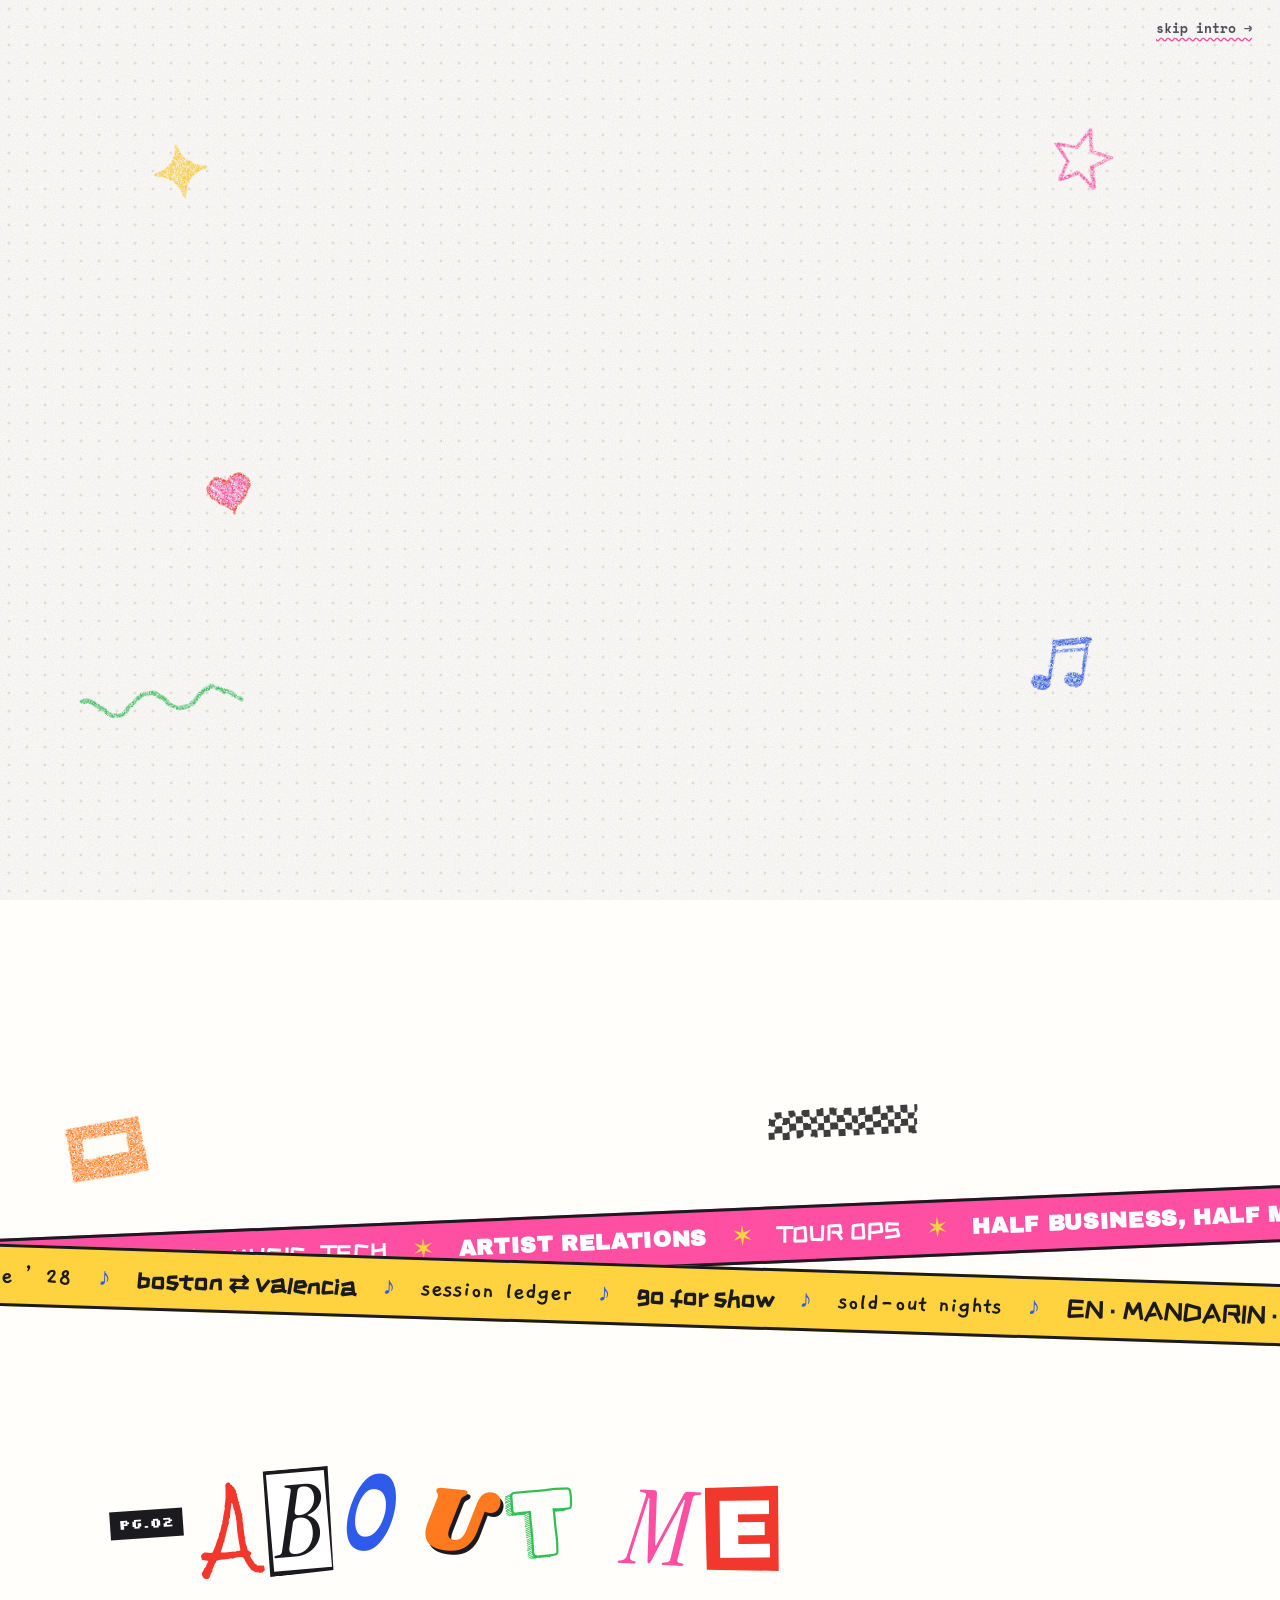
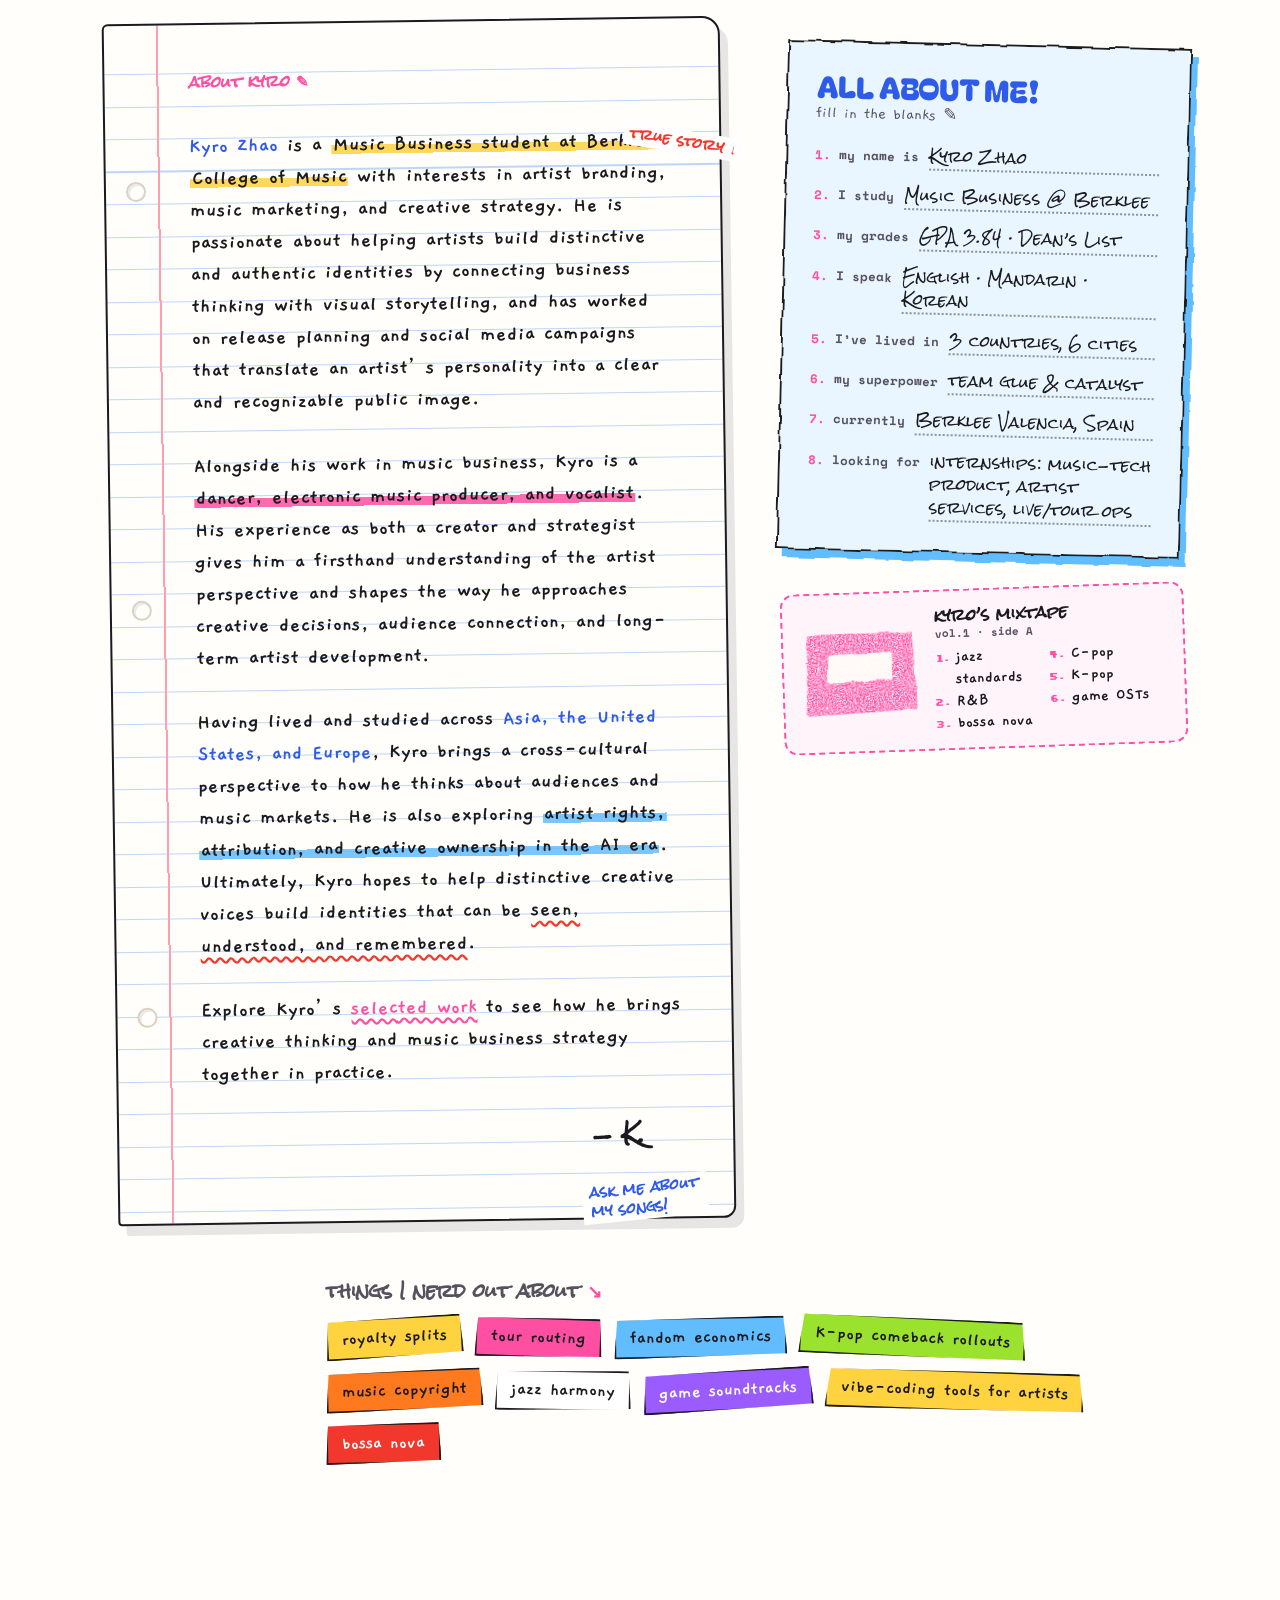
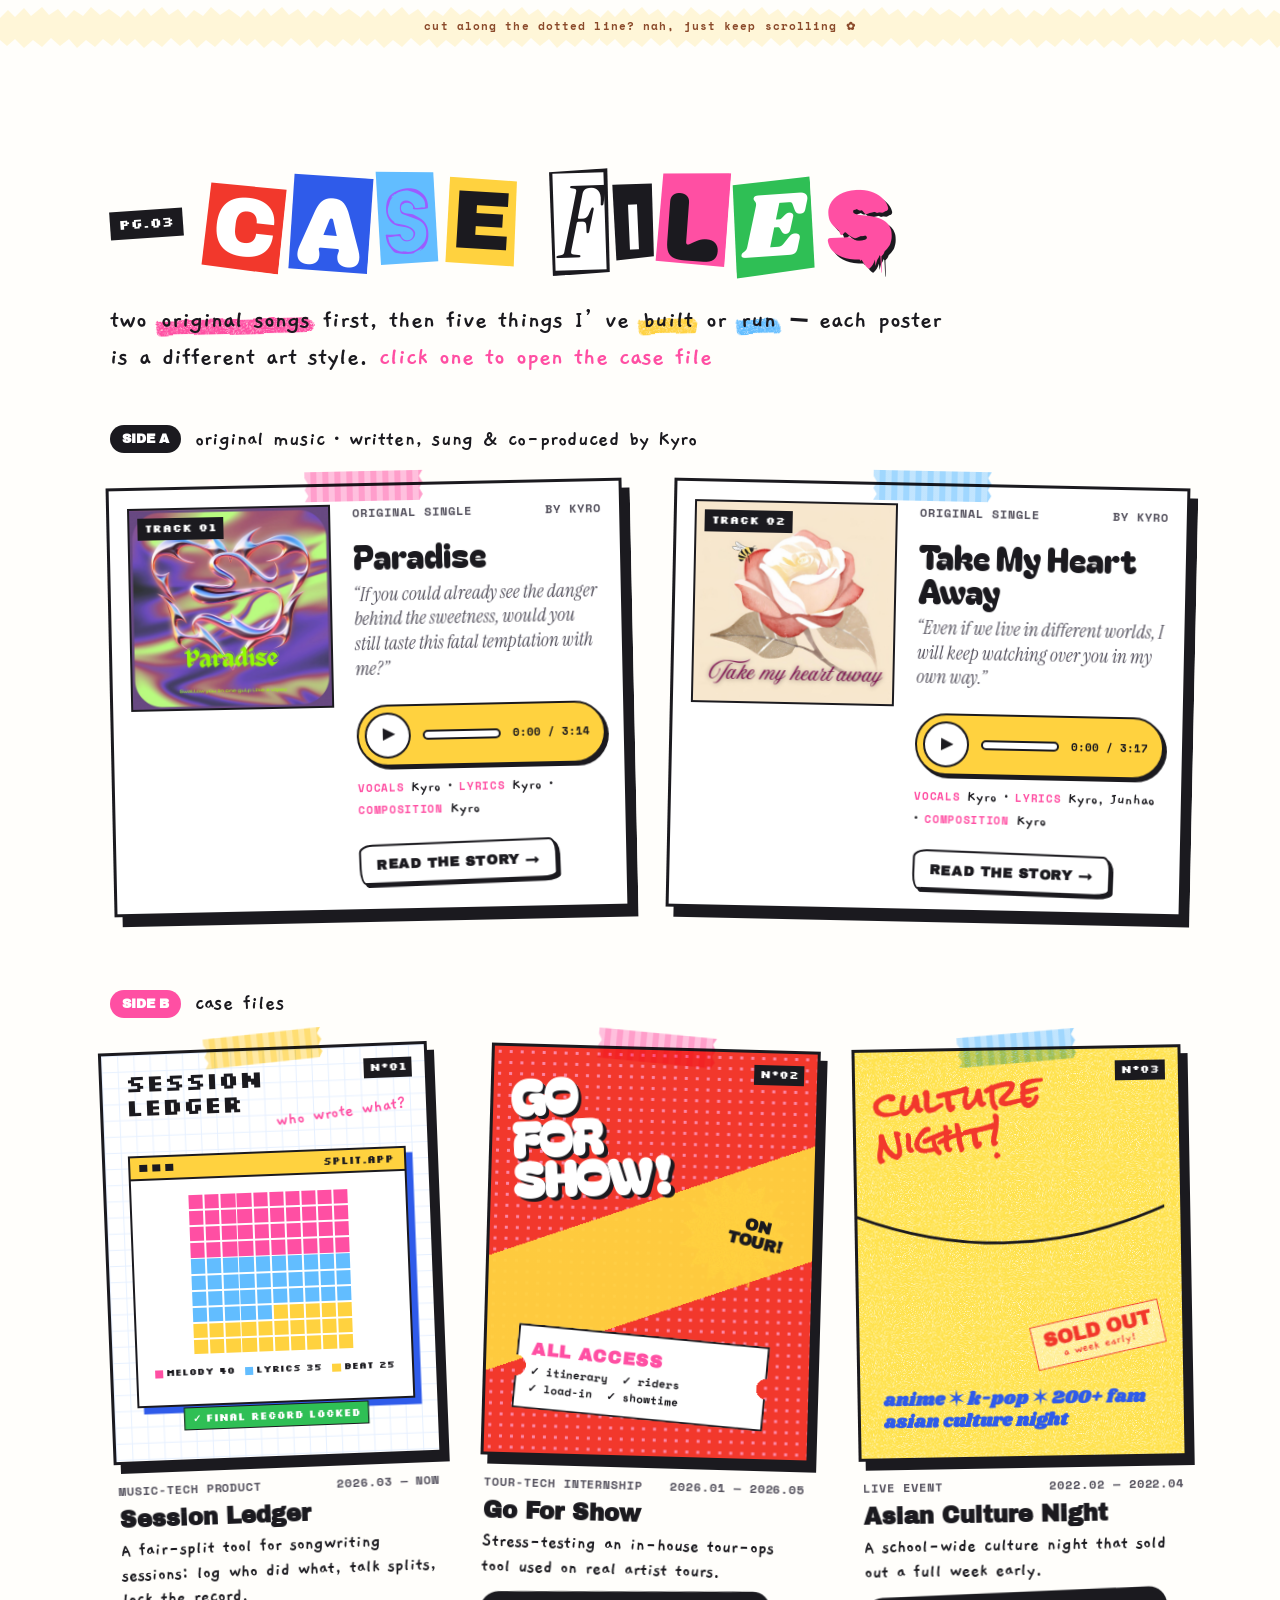
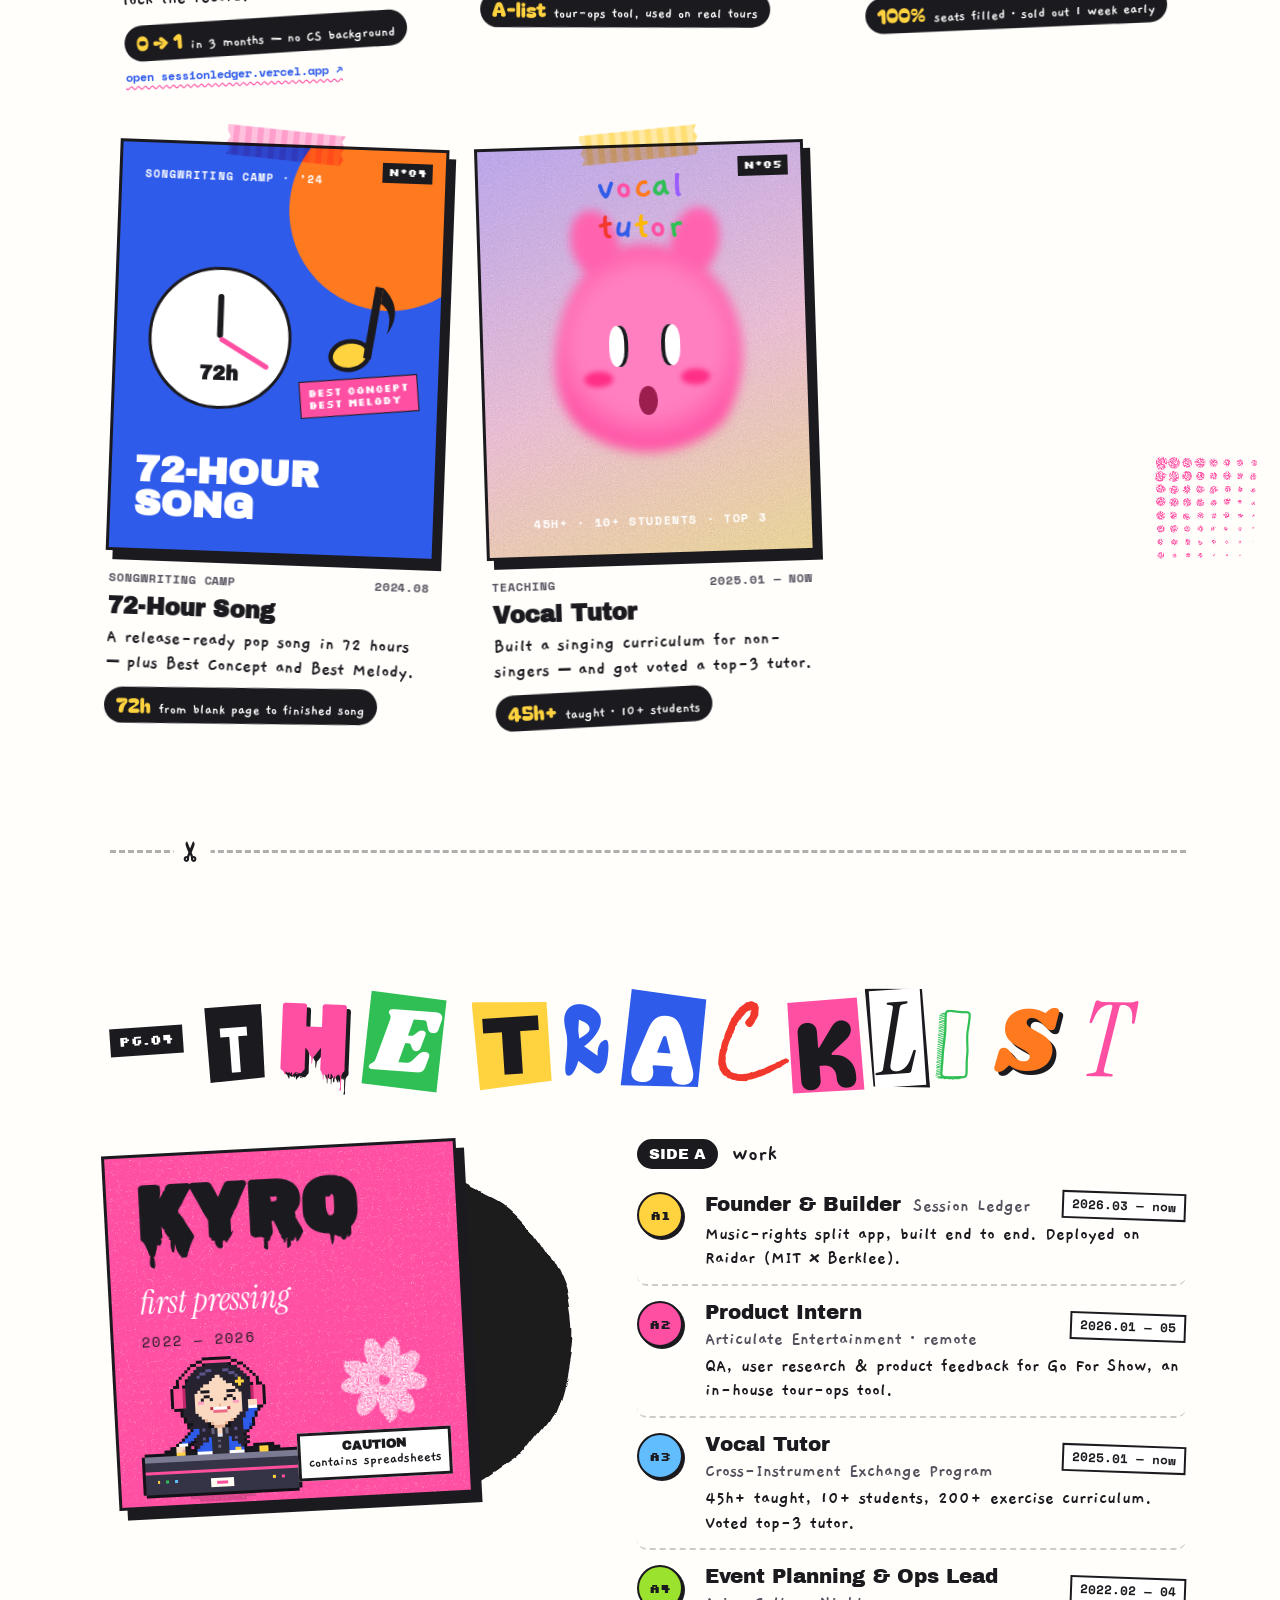
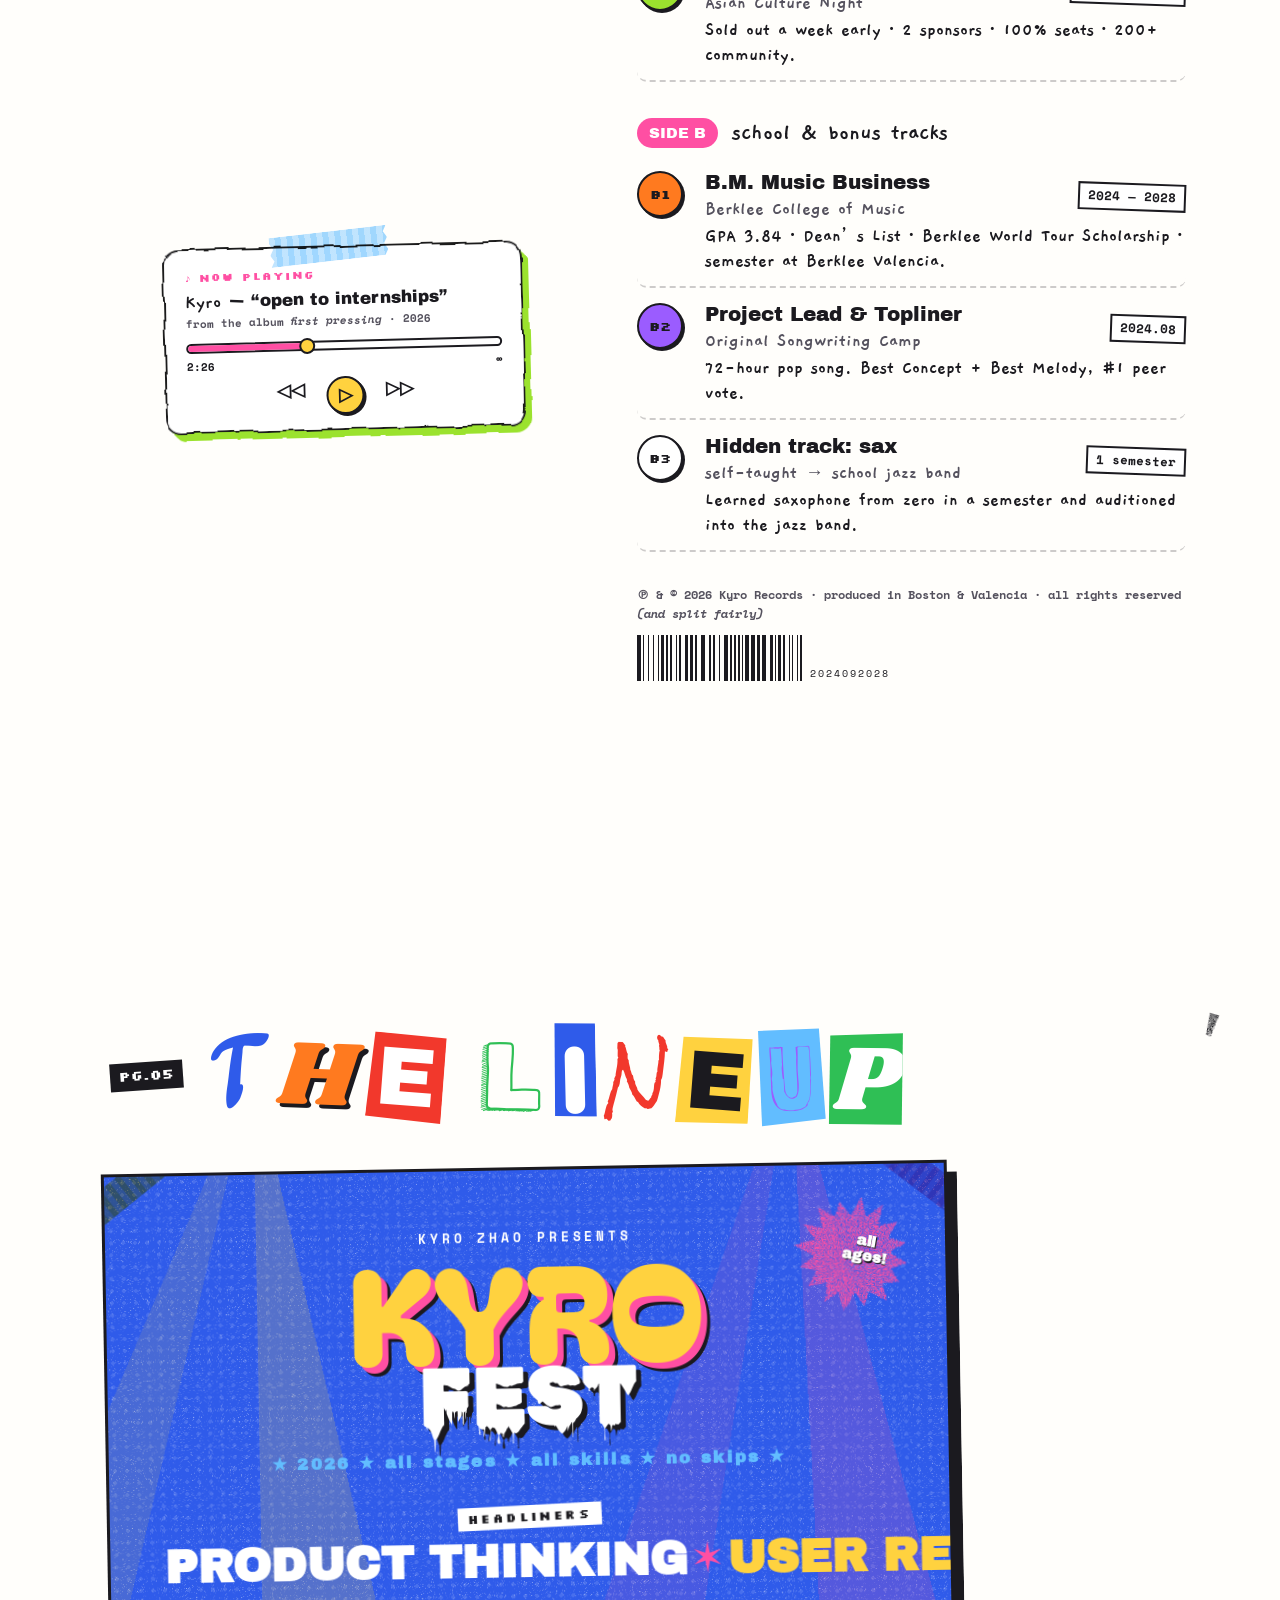
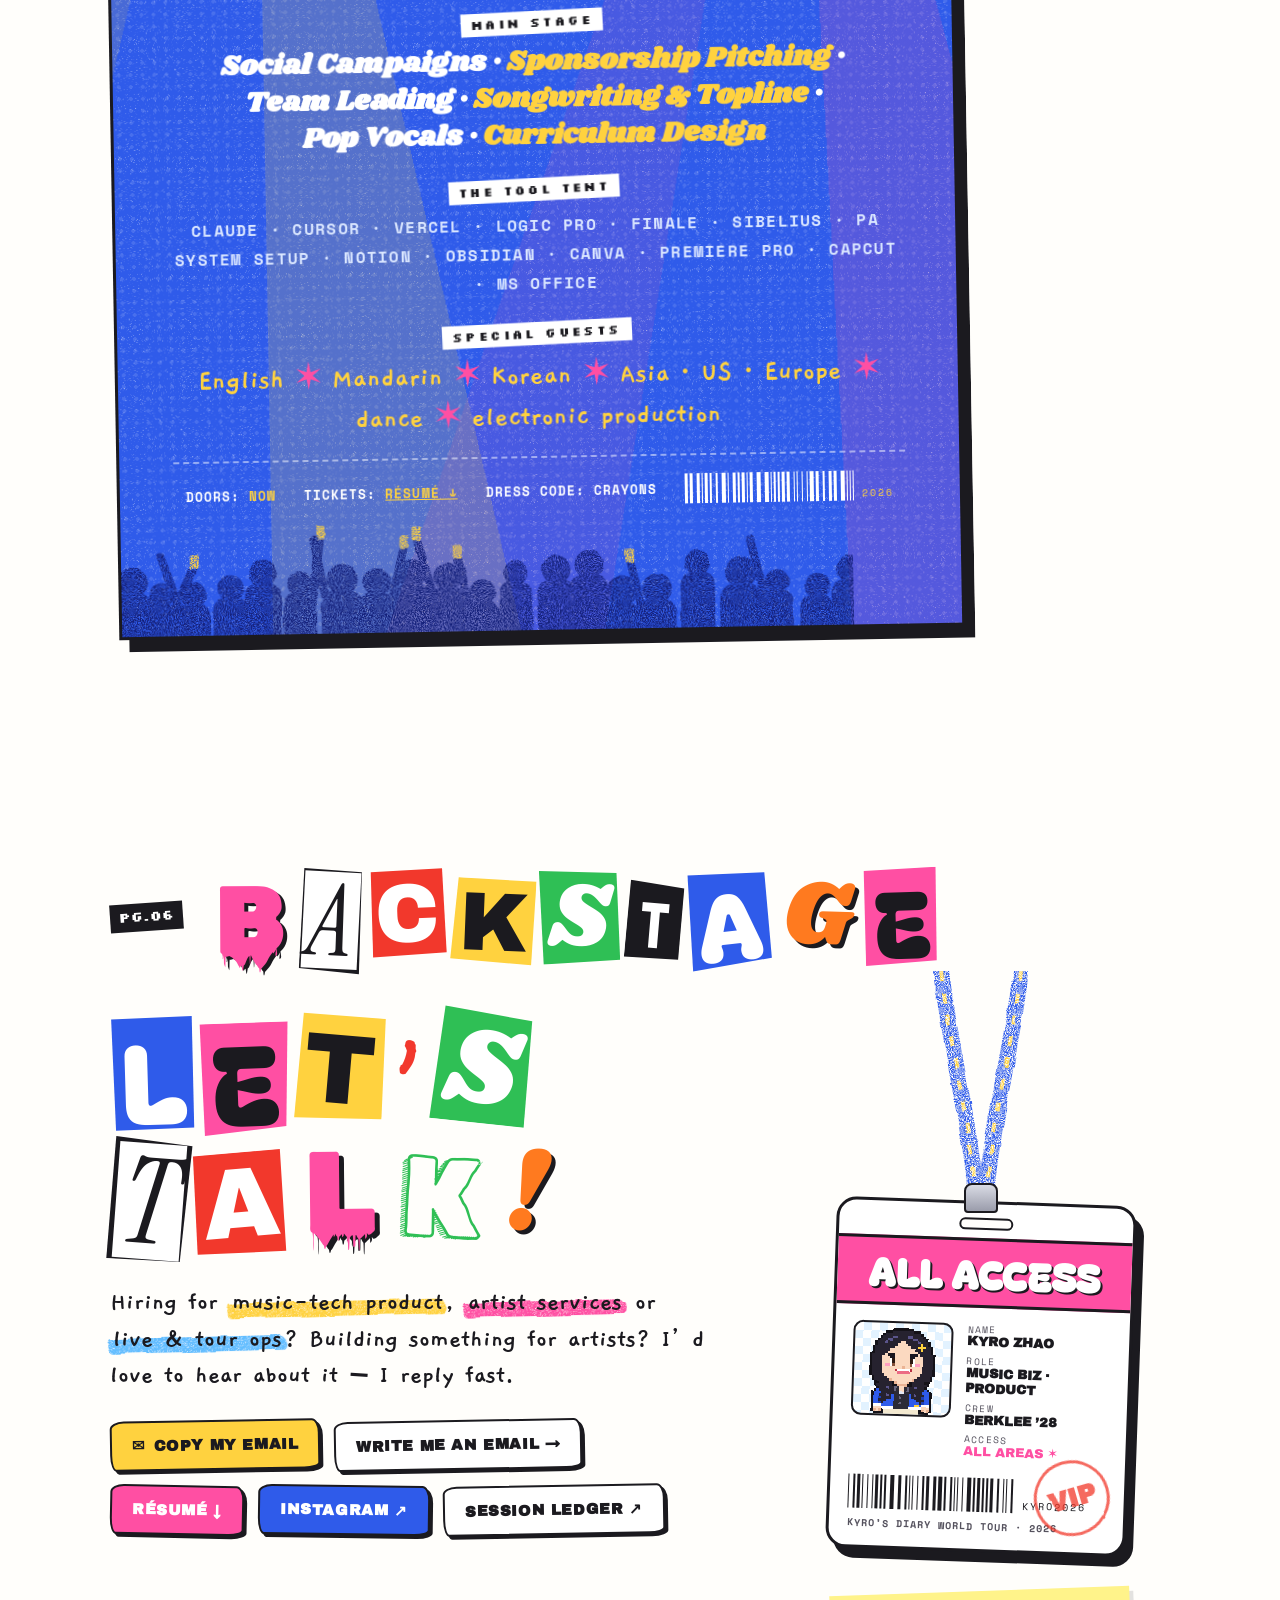
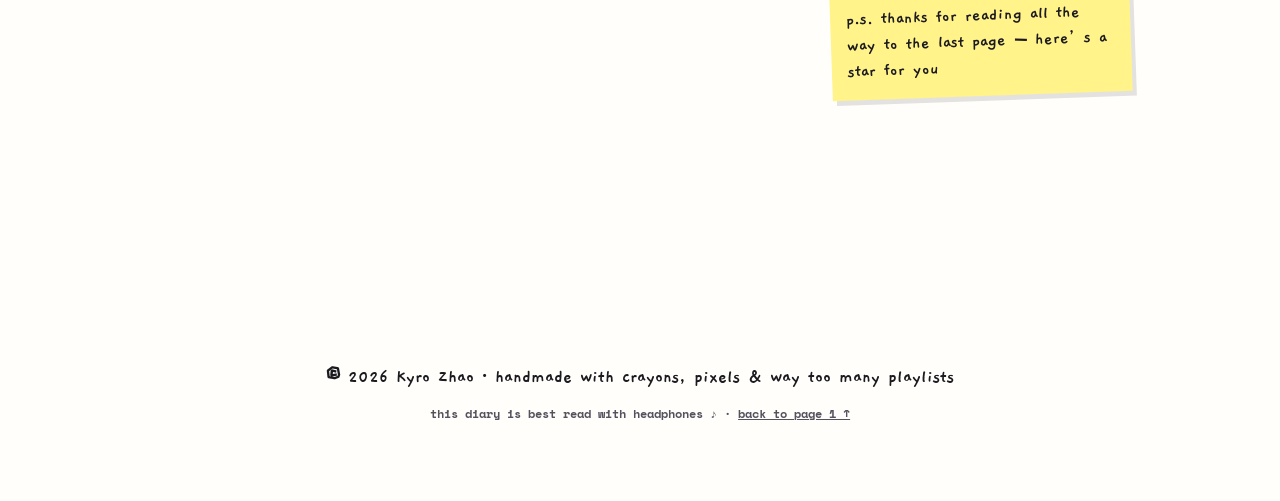
==== commit 55b8b295: "English-only copy, new bio, original songs, Instagram and Gmail contact - Replace the bio with Kyro'" ====
--- a/index.html
+++ b/index.html
@@ -4,7 +4,7 @@
 <meta charset="utf-8">
 <meta name="viewport" content="width=device-width, initial-scale=1, viewport-fit=cover">
 <title>Kyro Zhao — Music Business @ Berklee</title>
-<meta name="description" content="Kyro Zhao (赵博新) — Music Business student at Berklee. Music-tech product, artist relations, live & tour ops. Founder of Session Ledger.">
+<meta name="description" content="Kyro Zhao — Music Business student at Berklee. Music-tech product, artist relations, live & tour ops. Founder of Session Ledger.">
 <meta property="og:title" content="Kyro's Diary — Kyro Zhao, Music Business @ Berklee">
 <meta property="og:description" content="If found, please hire. A hand-drawn portfolio of music, business and everything in between.">
 <meta name="theme-color" content="#fffefb">
@@ -59,9 +59,9 @@
     <div class="book-shadow"></div>
     <div class="book" id="book" role="button" tabindex="0" aria-label="Open the diary">
       <div class="page page-right paper-lined">
-        <p class="toc-title">contents <span>目录</span></p>
+        <p class="toc-title">contents</p>
         <ol class="toc">
-          <li><span>hello / 你好</span><i></i><b>01</b></li>
+          <li><span>hello</span><i></i><b>01</b></li>
           <li><span>about me</span><i></i><b>02</b></li>
           <li><span>case files</span><i></i><b>03</b></li>
           <li><span>the tracklist</span><i></i><b>04</b></li>
@@ -76,7 +76,6 @@
         <div class="face back paper-lined inside-left">
           <p class="belongs">this diary belongs to:</p>
           <p class="belongs-name">Kyro Zhao</p>
-          <p class="belongs-cn">赵博新 ✎</p>
           <p class="belongs-small">music business · berklee · est. 2024</p>
           <i class="dd" data-doodle="flower" data-color="pink" data-fill="yellow" style="--x:62%;--y:62%;--w:70px"></i>
           <i class="dd" data-doodle="notes" data-color="blue" style="--x:14%;--y:66%;--w:56px;--r:-8deg"></i>
@@ -113,7 +112,7 @@
       </div>
     </div>
   </div>
-  <p class="intro-hint"><span>click to open</span> · 点我翻开 <i class="dd-inline" data-doodle="arrow" data-color="pink"></i></p>
+  <p class="intro-hint"><span>click to open</span> <i class="dd-inline" data-doodle="arrow" data-color="pink"></i></p>
 </div>
 
 <!-- =====================================================================
@@ -142,8 +141,8 @@
 </nav>
 
 <div class="menu-sheet" id="menu" hidden>
-  <p class="menu-title">contents · 目录</p>
-  <a href="#hello"><b>01</b> hello / 你好</a>
+  <p class="menu-title">contents</p>
+  <a href="#hello"><b>01</b> hello</a>
   <a href="#about"><b>02</b> about me</a>
   <a href="#work"><b>03</b> case files</a>
   <a href="#tracklist"><b>04</b> the tracklist</a>
@@ -170,15 +169,15 @@
   <i class="dd" data-doodle="heart" data-color="red" data-fill="pink" style="--x:94%;--y:42%;--w:52px;--r:14deg"></i>
   <span class="checker mh" style="--x:60%;--y:91%"></span>
 
-  <div class="pg-tag"><b>PG.01</b> hello · 你好 <span>✎ written oct. 2026</span></div>
+  <div class="pg-tag"><b>PG.01</b> hello <span>✎ written oct. 2026</span></div>
 
   <div class="hero-grid">
     <div class="hero-left">
       <p class="hero-hi"><span class="hi-a">hi,</span> <span class="hi-b">i’m</span></p>
       <h1 class="hero-name"><span class="collage" data-styles="0,1,2,13">KYRO</span><span class="sr-only"> Zhao</span></h1>
-      <p class="hero-zh"><span>zhao · 赵博新</span> <span class="stamp">MB ’28</span></p>
+      <p class="hero-zh"><span>zhao</span> <span class="stamp">MB ’28</span></p>
       <p class="hero-sub">a <mark class="hl" style="--c:var(--yellow)">music business</mark> student at <b>Berklee</b> building where <mark class="hl" style="--c:var(--pink)">artists</mark>, <mark class="hl" style="--c:var(--sky)">product</mark> &amp; <mark class="hl" style="--c:var(--lime)">live shows</mark> meet.</p>
-      <p class="hero-cn">一半是生意，一半是旋律。</p>
+      <p class="hero-cn">half business, half melody.</p>
       <ul class="role-chips" aria-label="What I do">
         <li class="rc rc-1">music-tech product</li>
         <li class="rc rc-2">artist relations</li>
@@ -223,7 +222,7 @@
       <li><b>Founded &amp; shipped Session Ledger</b> — a song-split app now on MIT × Berklee’s Raidar</li>
       <li><b>Product intern</b> on a tour-ops tool for A-list touring (Articulate Entertainment)</li>
       <li><b>Ran a culture night</b> that sold out a week early — 100% seats</li>
-      <li><b>EN / 中文</b> · 3 countries · 6 cities · sings, writes, plays sax</li>
+      <li><b>English · Mandarin · Korean</b> · lived across Asia, the US &amp; Europe · sings, dances, produces</li>
     </ul>
     <div class="cta-row">
       <a class="btn btn-y js-resume" href="assets/Kyro_Zhao_Resume.pdf" target="_blank" rel="noopener">download résumé ↓</a>
@@ -236,10 +235,10 @@
 
 <div class="tapes" aria-hidden="true">
   <div class="band band-1"><div class="band-track">
-    <span>MUSIC BUSINESS</span><i>✶</i><span>MUSIC-TECH</span><i>✶</i><span>ARTIST RELATIONS</span><i>✶</i><span>TOUR OPS</span><i>✶</i><span>一半是生意 一半是旋律</span><i>✶</i><span>USER RESEARCH</span><i>✶</i><span>MUSIC RIGHTS</span><i>✶</i>
+    <span>MUSIC BUSINESS</span><i>✶</i><span>MUSIC-TECH</span><i>✶</i><span>ARTIST RELATIONS</span><i>✶</i><span>TOUR OPS</span><i>✶</i><span>HALF BUSINESS, HALF MELODY</span><i>✶</i><span>USER RESEARCH</span><i>✶</i><span>MUSIC RIGHTS</span><i>✶</i>
   </div></div>
   <div class="band band-2"><div class="band-track">
-    <span>berklee ’28</span><i>♪</i><span>boston ⇄ valencia</span><i>♪</i><span>session ledger</span><i>♪</i><span>go for show</span><i>♪</i><span>sold-out nights</span><i>♪</i><span>EN / 中文</span><i>♪</i><span>open to internships</span><i>♪</i>
+    <span>berklee ’28</span><i>♪</i><span>boston ⇄ valencia</span><i>♪</i><span>session ledger</span><i>♪</i><span>go for show</span><i>♪</i><span>sold-out nights</span><i>♪</i><span>EN · MANDARIN · KOREAN</span><i>♪</i><span>open to internships</span><i>♪</i>
   </div></div>
 </div>
 
@@ -257,30 +256,29 @@
   <header class="pg-head">
     <span class="pg-no">PG.02</span>
     <h2 class="collage" data-styles="7,4,9,3,5,12,11">ABOUT ME</h2>
-    <span class="pg-cn">关于我</span>
   </header>
 
   <div class="about-grid">
     <article class="diary-page paper-lined" data-reveal>
       <span class="punch"></span><span class="punch"></span><span class="punch"></span>
-      <p class="date-line">dear diary — sunday, way past midnight ✎</p>
-      <p>Hi, I’m <b>Kyro</b>. I study <mark class="hl" style="--c:var(--yellow)">Music Business at Berklee</mark>, and I can’t pick between the stage and the spreadsheet — so I do both.</p>
-      <p>I’ve <mark class="hl" style="--c:var(--pink)">sold out a culture night</mark>, stress-tested tour software built for real A-list tours, and <mark class="hl" style="--c:var(--sky)">shipped my own music-rights app</mark> from zero (with a lot of help from Claude &amp; Cursor).</p>
-      <p>I’m obsessed with the unglamorous plumbing of music — who wrote what, who gets paid, how a show actually gets on the road — and with making it <span class="circled">fairer<i class="dd-inline" data-doodle="circle" data-color="red"></i></span> and a little more fun for artists.</p>
-      <p>Off the clock I sing, write songs, taught myself saxophone in one semester to get into the jazz band, and I’ve lived in <b>3 countries &amp; 6 cities</b>. My playlist goes jazz → R&amp;B → bossa nova → C-pop → K-pop → game scores without warning.</p>
+      <p class="date-line">about kyro ✎</p>
+      <p><b>Kyro Zhao</b> is a <mark class="hl" style="--c:var(--yellow)">Music Business student at Berklee College of Music</mark> with interests in artist branding, music marketing, and creative strategy. He is passionate about helping artists build distinctive and authentic identities by connecting business thinking with visual storytelling, and has worked on release planning and social media campaigns that translate an artist’s personality into a clear and recognizable public image.</p>
+      <p>Alongside his work in music business, Kyro is a <mark class="hl" style="--c:var(--pink)">dancer, electronic music producer, and vocalist</mark>. His experience as both a creator and strategist gives him a firsthand understanding of the artist perspective and shapes the way he approaches creative decisions, audience connection, and long-term artist development.</p>
+      <p>Having lived and studied across <b>Asia, the United States, and Europe</b>, Kyro brings a cross-cultural perspective to how he thinks about audiences and music markets. He is also exploring <mark class="hl" style="--c:var(--sky)">artist rights, attribution, and creative ownership in the AI era</mark>. Ultimately, Kyro hopes to help distinctive creative voices build identities that can be <span class="circled">seen, understood, and remembered<i class="dd-inline" data-doodle="circle" data-color="red"></i></span>.</p>
+      <p>Explore Kyro’s <a class="bio-link" href="#work">selected work</a> to see how he brings creative thinking and music business strategy together in practice.</p>
       <p class="sign">— K. <i class="dd-inline" data-doodle="heart" data-color="red" data-fill="pink"></i></p>
       <p class="margin-note mn-1">true story ↓</p>
-      <p class="margin-note mn-2">ask me about<br>song splits!</p>
+      <p class="margin-note mn-2">ask me about<br>my songs!</p>
     </article>
 
     <div class="about-side">
     <aside class="worksheet" data-reveal>
       <h3>ALL ABOUT ME! <small>fill in the blanks ✎</small></h3>
       <ol>
-        <li><span>my name is</span><b>Kyro Zhao · 赵博新</b></li>
+        <li><span>my name is</span><b>Kyro Zhao</b></li>
         <li><span>I study</span><b>Music Business @ Berklee</b></li>
         <li><span>my grades</span><b>GPA 3.84 · Dean’s List</b></li>
-        <li><span>I speak</span><b>English · 普通话</b></li>
+        <li><span>I speak</span><b>English · Mandarin · Korean</b></li>
         <li><span>I’ve lived in</span><b>3 countries, 6 cities</b></li>
         <li><span>my superpower</span><b>team glue &amp; catalyst</b></li>
         <li><span>currently</span><b>Berklee Valencia, Spain</b></li>
@@ -332,11 +330,12 @@
   <header class="pg-head">
     <span class="pg-no">PG.03</span>
     <h2 class="collage" data-styles="11,0,8,2,4,6,10,13,1,3">CASE FILES</h2>
-    <span class="pg-cn">作品集</span>
     <div class="buddy-spot spot-work" aria-hidden="true"></div>
   </header>
-  <p class="sec-lede">six things I’ve <mark class="hl" style="--c:var(--yellow)">built</mark>, <mark class="hl" style="--c:var(--pink)">run</mark> or <mark class="hl" style="--c:var(--sky)">written</mark> — each poster is a different art style. <span class="lede-tip">click one to open the case file <i class="dd-inline" data-doodle="arrow" data-color="ink"></i></span></p>
-
+  <p class="sec-lede">two <mark class="hl" style="--c:var(--pink)">original songs</mark> first, then five things I’ve <mark class="hl" style="--c:var(--yellow)">built</mark> or <mark class="hl" style="--c:var(--sky)">run</mark> — each poster is a different art style. <span class="lede-tip">click one to open the case file <i class="dd-inline" data-doodle="arrow" data-color="ink"></i></span></p>
+  <p class="sub-h"><span>SIDE A</span> original music · written, sung &amp; co-produced by Kyro</p>
+  <div class="songs" id="songs"></div>
+  <p class="sub-h"><span class="b">SIDE B</span> case files</p>
   <div class="posters" id="posters"></div>
 </section>
 
@@ -353,7 +352,6 @@
   <header class="pg-head">
     <span class="pg-no">PG.04</span>
     <h2 class="collage" data-styles="6,1,13,2,9,0,7,10,4,5,3,12">THE TRACKLIST</h2>
-    <span class="pg-cn">经历</span>
   </header>
 
   <div class="album">
@@ -449,7 +447,6 @@
   <header class="pg-head">
     <span class="pg-no">PG.05</span>
     <h2 class="collage" data-styles="9,3,11,5,0,7,2,8,13,1">THE LINEUP</h2>
-    <span class="pg-cn">技能</span>
   </header>
 
   <div class="fest-wrap">
@@ -473,7 +470,7 @@
       <p class="fest-day">THE TOOL TENT</p>
       <p class="tier t3">Claude · Cursor · Vercel · Logic Pro · Finale · Sibelius · PA system setup · Notion · Obsidian · Canva · Premiere Pro · CapCut · MS Office</p>
       <p class="fest-day">SPECIAL GUESTS</p>
-      <p class="tier t4">English <i>✶</i> 普通话 <i>✶</i> 3 countries <i>✶</i> 6 cities <i>✶</i> jazz band sax</p>
+      <p class="tier t4">English <i>✶</i> Mandarin <i>✶</i> Korean <i>✶</i> Asia · US · Europe <i>✶</i> dance <i>✶</i> electronic production</p>
 
       <div class="fest-foot">
         <span>doors: <b>now</b></span><span>tickets: <a class="js-resume" href="assets/Kyro_Zhao_Resume.pdf" target="_blank" rel="noopener">résumé ↓</a></span><span>dress code: crayons</span>
@@ -497,7 +494,6 @@
   <header class="pg-head">
     <span class="pg-no">PG.06</span>
     <h2 class="collage" data-styles="1,4,11,2,13,6,0,3,10">BACKSTAGE</h2>
-    <span class="pg-cn">联系我</span>
   </header>
 
   <div class="back-grid">
@@ -508,6 +504,7 @@
         <button class="btn btn-y big js-copy-email" type="button">✉ <span class="js-email-text">copy my email</span></button>
         <a class="btn btn-w big js-mail" href="#">write me an email →</a>
         <a class="btn btn-p big js-resume" href="assets/Kyro_Zhao_Resume.pdf" target="_blank" rel="noopener">résumé ↓</a>
+        <a class="btn btn-b big js-instagram" href="https://www.instagram.com/kyrozzzhao/" target="_blank" rel="noopener">Instagram ↗</a>
         <a class="btn btn-b big js-linkedin" href="#" target="_blank" rel="noopener">LinkedIn ↗</a>
         <a class="btn btn-w big" href="https://sessionledger.vercel.app/" target="_blank" rel="noopener">Session Ledger ↗</a>
       </div>
--- a/css/style.css
+++ b/css/style.css
@@ -559,7 +559,7 @@
 .cv-pop .ticket b { display: block; font-family: var(--f-block); font-size: 5.4cqw; color: var(--pink); letter-spacing: .04em; }
 .cv-pop .on-tour { right: 9%; top: 41%; font-family: var(--f-block); font-size: 5cqw; line-height: 1; text-align: center; rotate: 12deg; }
 
-/* flat — 扁平 */
+/* flat */
 .cv-flat { background: var(--blue); }
 .cv-flat .sun { position: absolute; width: 62%; aspect-ratio: 1; border-radius: 50%; background: var(--orange); right: -14%; top: -10%; }
 .cv-flat .clock { position: absolute; left: 10%; top: 30%; width: 44%; aspect-ratio: 1; border-radius: 50%; background: #fff; border: 1cqw solid var(--ink); z-index: 2; }
@@ -573,7 +573,7 @@
 .cv-flat .award { position: absolute; z-index: 3; right: 6%; bottom: 33%; background: var(--pink); color: #fff; font-family: var(--f-pixel); font-size: 3cqw; padding: .5em .8em; border: .6cqw solid var(--ink); rotate: -6deg; line-height: 1.3; }
 .cv-flat .t2 { left: 7%; top: 6%; font-family: var(--f-mono); font-size: 3.4cqw; color: #fff; letter-spacing: .1em; }
 
-/* fuzzy — 毛绒 amorphous */
+/* fuzzy amorphous */
 .cv-fuzzy { background: linear-gradient(160deg, #cdb8ff 0%, #ffd0e6 55%, #ffe9a6 100%); }
 .cv-fuzzy::after { content: ''; position: absolute; inset: 0; background-image: var(--grain); opacity: .5; mix-blend-mode: multiply; }
 .cv-fuzzy .blob {
@@ -908,3 +908,54 @@
 @media (prefers-reduced-motion: reduce) {
   *, *::before, *::after { animation-duration: .01ms !important; animation-iteration-count: 1 !important; transition-duration: .01ms !important; scroll-behavior: auto !important; }
 }
+
+/* ==========================================================================
+   ORIGINAL MUSIC — side A of the case files
+   ========================================================================== */
+.sub-h { display: flex; align-items: center; gap: 14px; margin: 0 0 28px; font-size: 22px; }
+.sub-h span { font-family: var(--f-block); font-size: 13px; background: var(--ink); color: #fff; padding: 5px 12px 4px; border-radius: 999px; }
+.sub-h span.b { background: var(--pink); }
+.songs { display: grid; grid-template-columns: repeat(2, minmax(0, 1fr)); gap: 44px; margin-bottom: 76px; }
+.song {
+  position: relative; display: grid; grid-template-columns: minmax(0, .9fr) minmax(0, 1.1fr); gap: 22px; align-items: start;
+  background: #fff; border: 3px solid var(--ink); box-shadow: 8px 10px 0 var(--ink); padding: 18px; rotate: var(--r, 0deg);
+  transition: rotate .3s cubic-bezier(.3,1.6,.5,1), translate .3s;
+}
+.song:hover { rotate: 0deg; translate: 0 -6px; }
+.song .tape { top: -15px; left: calc(50% - 59px); }
+.song-cover { position: relative; aspect-ratio: 1; border: 2.5px solid var(--ink); overflow: hidden; background: #eee; }
+.song-cover img { width: 100%; height: 100%; object-fit: cover; }
+.song-cover.big { width: min(320px, 100%); margin: 8px auto 18px; box-shadow: 6px 8px 0 var(--ink); rotate: -1.5deg; }
+.song-no { position: absolute; left: 8px; top: 8px; font-family: var(--f-pixel); font-size: 11px; background: var(--ink); color: #fff; padding: 3px 7px; }
+.song-info { display: grid; gap: 10px; min-width: 0; }
+.song-title { margin: 0; font-family: var(--f-pop); font-weight: 400; font-size: clamp(28px, 2.6vw, 38px); line-height: 1; }
+.song-tag { font-family: var(--f-serif); font-style: italic; font-weight: 400; font-size: 19px; line-height: 1.3; color: var(--ink2); }
+.song-credits { font-size: 16px; line-height: 1.4; }
+.song-credits b { font-family: var(--f-mono); font-size: 11px; letter-spacing: .06em; text-transform: uppercase; color: var(--pink); }
+.song-open { justify-self: start; }
+.player { display: grid; grid-template-columns: 46px minmax(0, 1fr) auto; gap: 12px; align-items: center; background: var(--yellow); border: 2.5px solid var(--ink); border-radius: 999px; padding: 6px 14px 6px 6px; box-shadow: 3px 3px 0 var(--ink); }
+.player .pl-btn { width: 46px; height: 46px; border-radius: 50%; border: 2.5px solid var(--ink); background: #fff; font-size: 15px; cursor: pointer; display: grid; place-items: center; padding: 0 0 0 2px; }
+.player.playing .pl-btn { background: var(--pink); color: #fff; padding: 0; }
+.pl-bar { position: relative; height: 10px; border: 2px solid var(--ink); border-radius: 999px; background: #fff; cursor: pointer; overflow: hidden; }
+.pl-bar span { position: absolute; left: 0; top: 0; bottom: 0; width: 0; background: var(--pink); }
+.pl-time { font-family: var(--f-mono); font-size: 11px; white-space: nowrap; font-variant-numeric: tabular-nums; }
+.pc-link { position: relative; z-index: 8; display: inline-block; margin-top: 10px; font-family: var(--f-mono); font-size: 12px; color: var(--blue); text-decoration: underline wavy var(--pink); text-underline-offset: 4px; }
+.bio-link { color: var(--pink); text-decoration: underline wavy; text-underline-offset: 4px; }
+.modal.song-mode .modal-left { display: flex; flex-direction: column; justify-content: flex-start; gap: 6px; }
+.m-story { margin-bottom: 12px; line-height: 1.5; }
+.m-credits { display: grid; grid-template-columns: auto 1fr; gap: 6px 16px; margin: 0 0 18px; font-size: 18px; }
+.m-credits dt { font-family: var(--f-mono); font-size: 11.5px; letter-spacing: .06em; text-transform: uppercase; color: var(--ink2); padding-top: 4px; }
+.m-credits dd { margin: 0; }
+@media (max-width: 920px) {
+  .songs { grid-template-columns: minmax(0, 1fr); }
+}
+@media (max-width: 600px) {
+  .song { grid-template-columns: minmax(0, 1fr); }
+  .song-cover { max-width: 280px; }
+}
+/* long highlights in the bio wrap naturally */
+.diary-page mark.hl { white-space: normal; padding: 0 .08em; background: linear-gradient(transparent 52%, color-mix(in srgb, var(--c) 85%, transparent) 52%, color-mix(in srgb, var(--c) 85%, transparent) 94%, transparent 94%); -webkit-box-decoration-break: clone; box-decoration-break: clone; }
+.diary-page mark.hl::before { content: none; }
+.diary-page .circled { white-space: normal; }
+.diary-page .circled .dd-inline { display: none; }
+.diary-page .circled { text-decoration: underline wavy var(--red); text-underline-offset: 5px; }
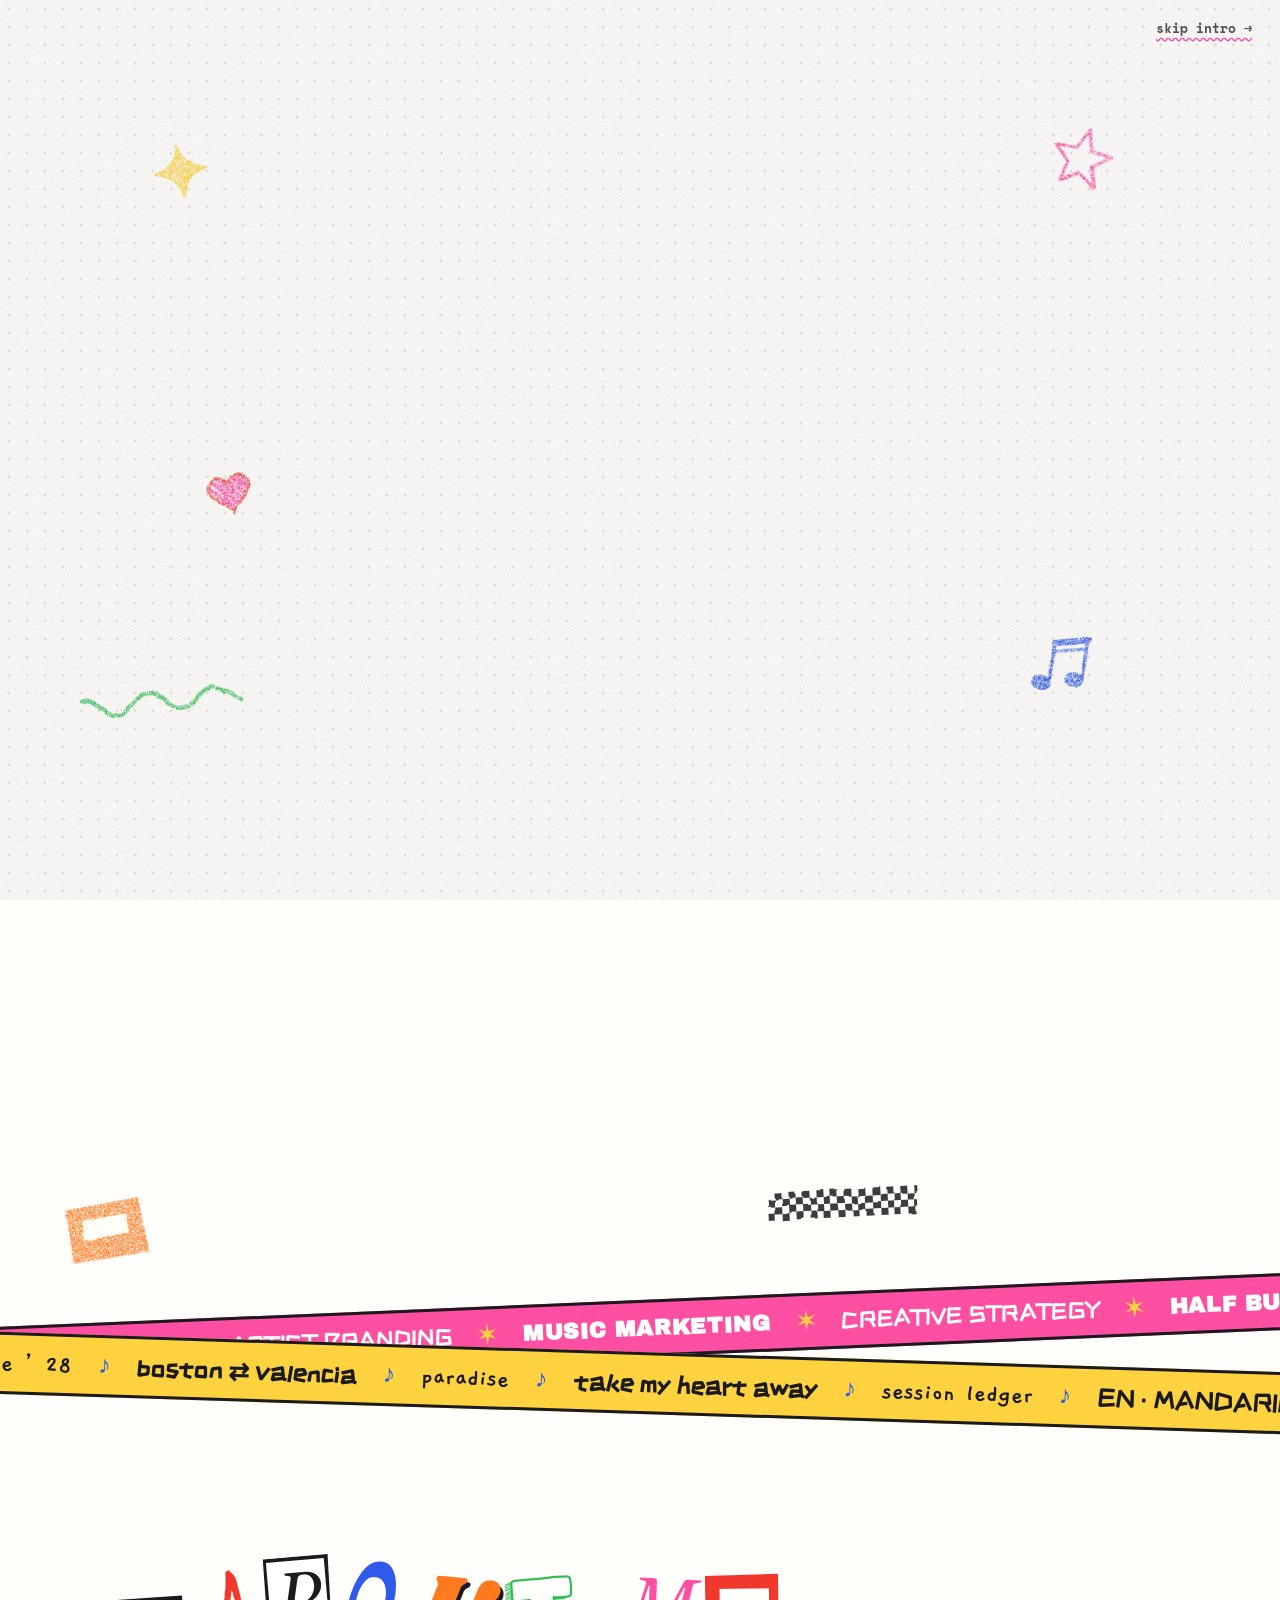
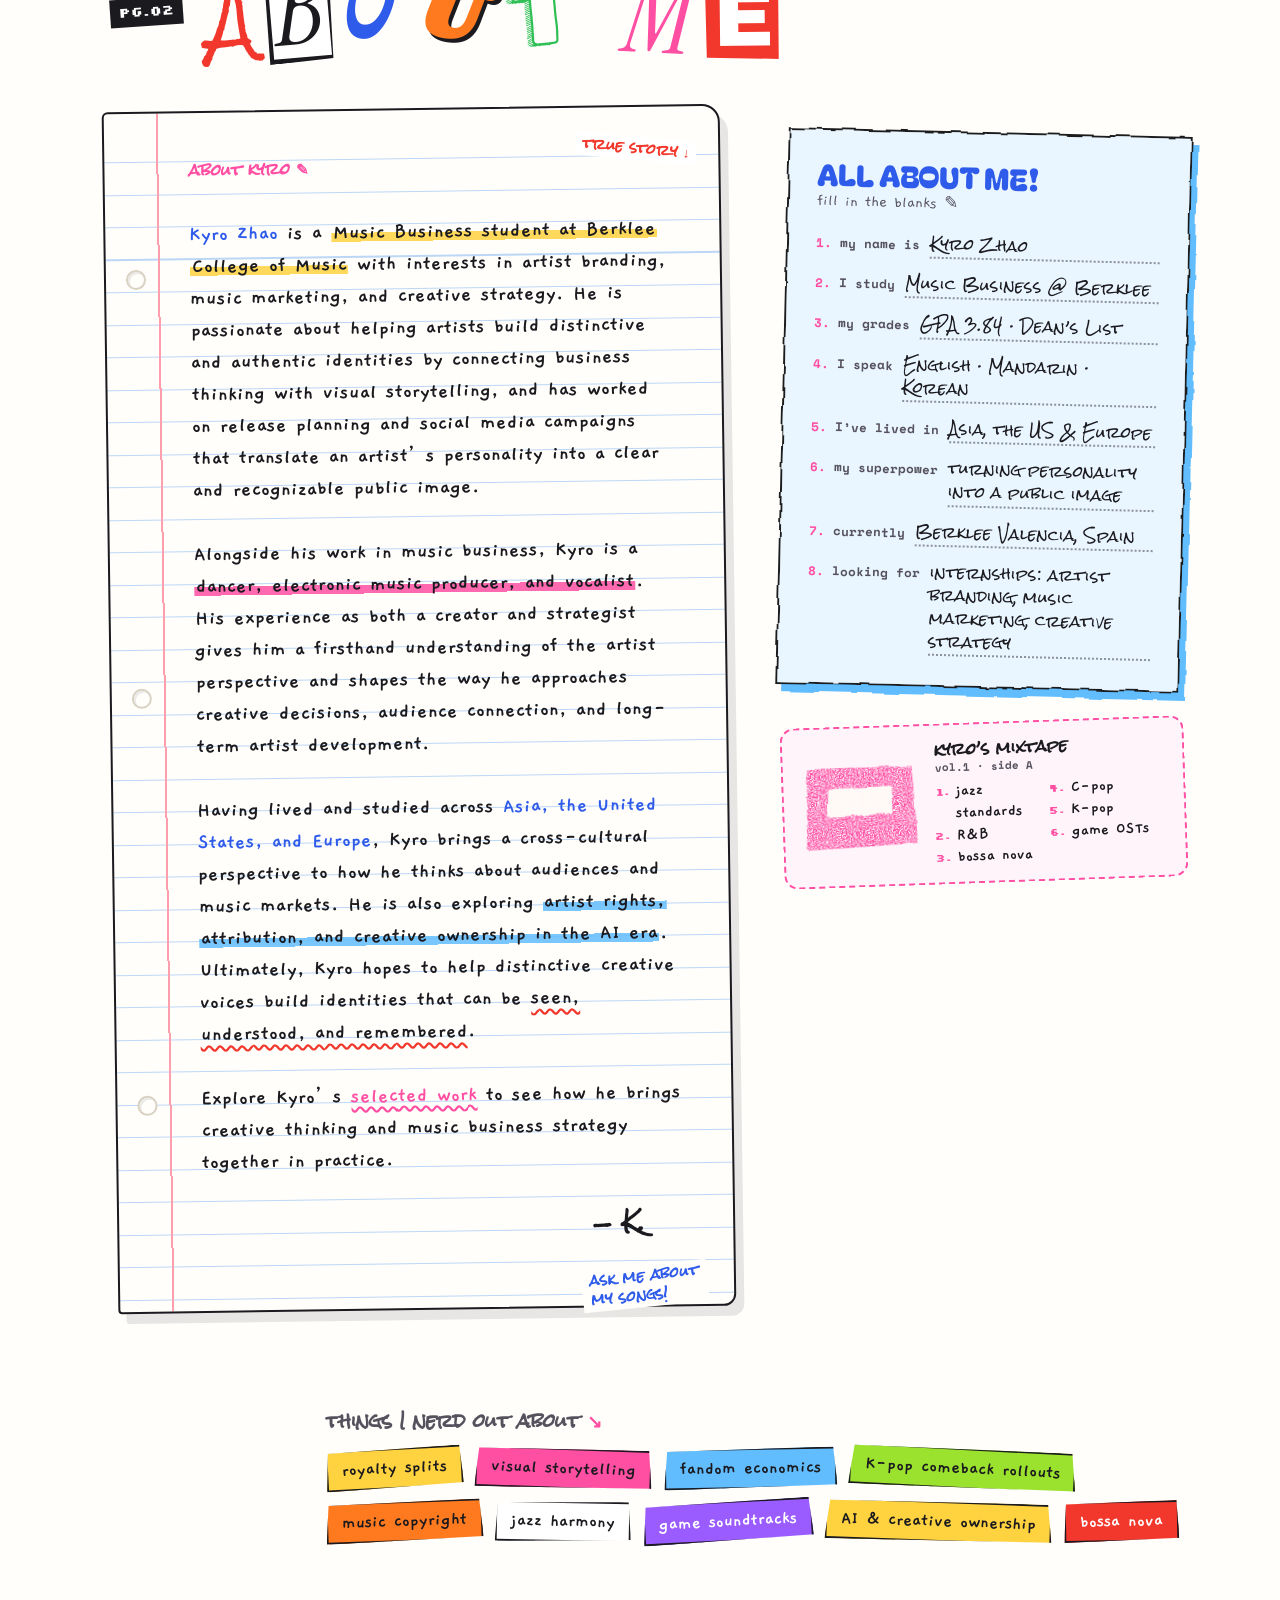
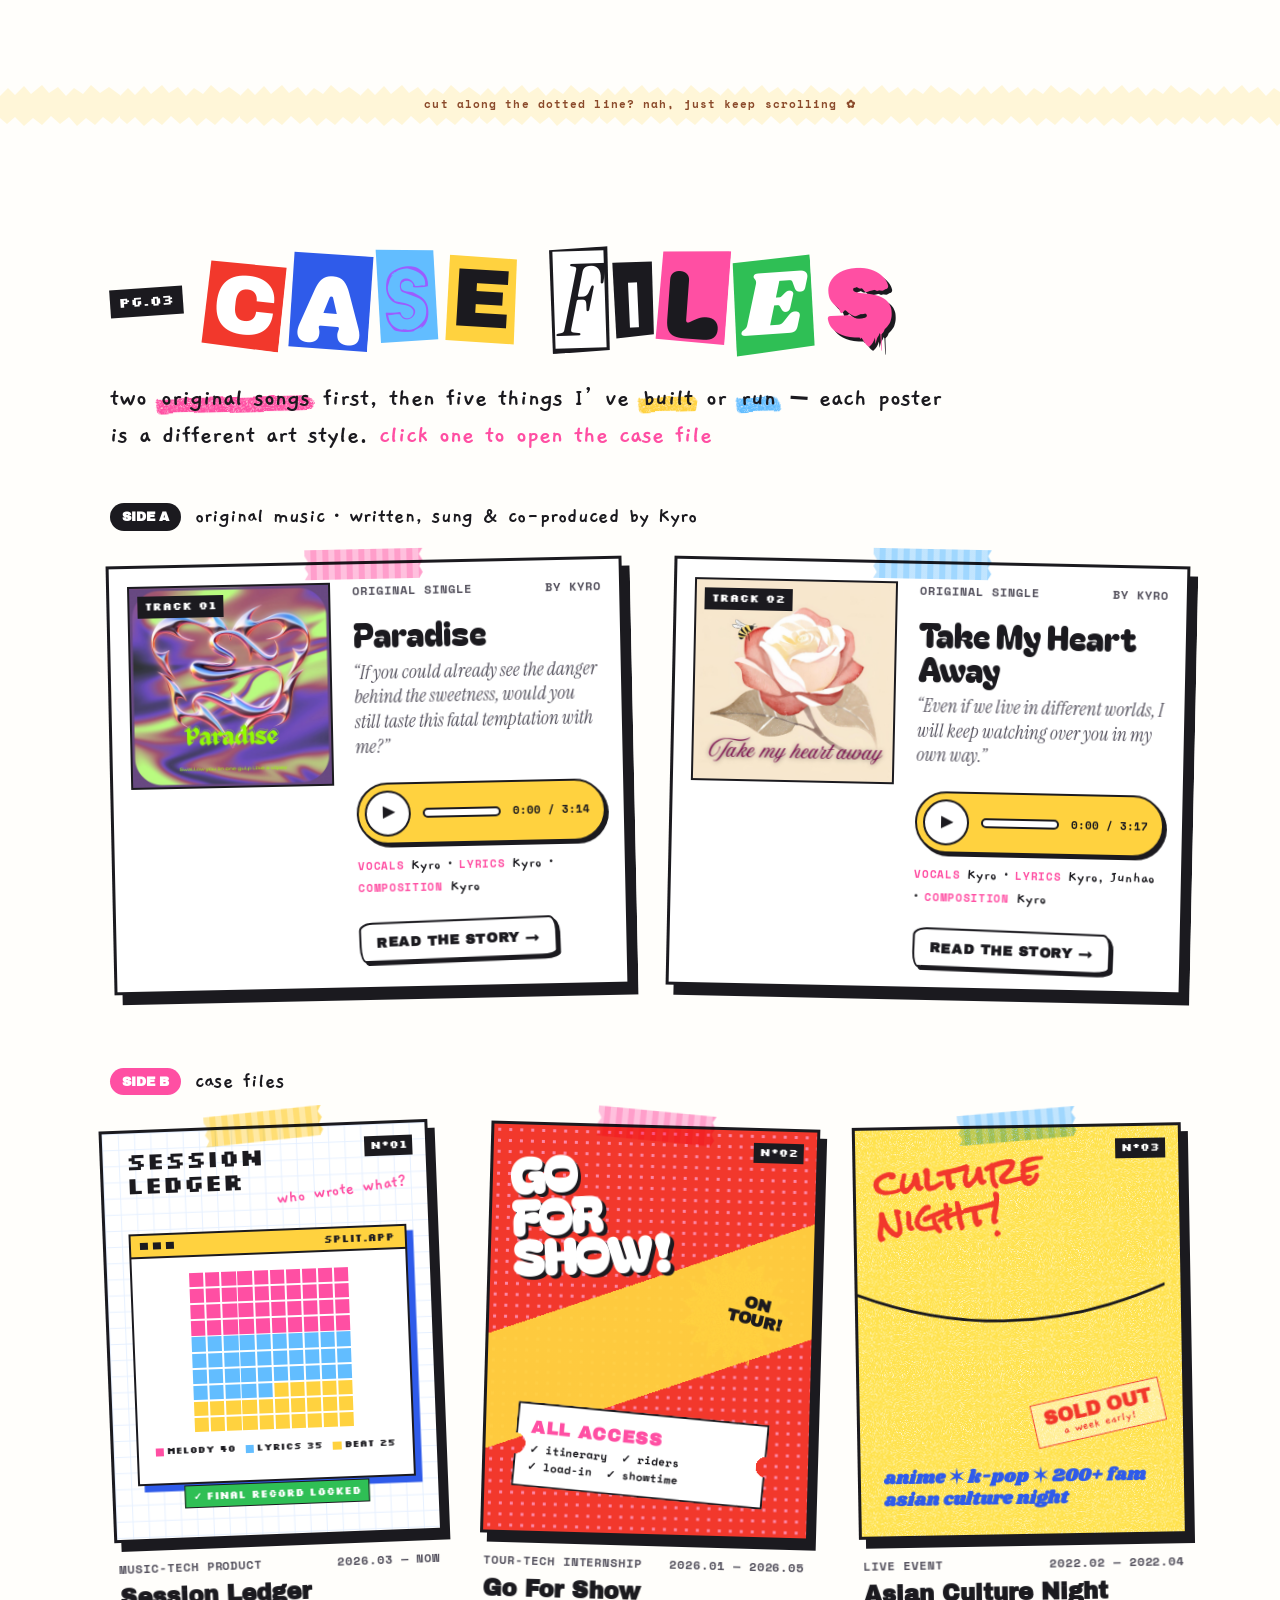
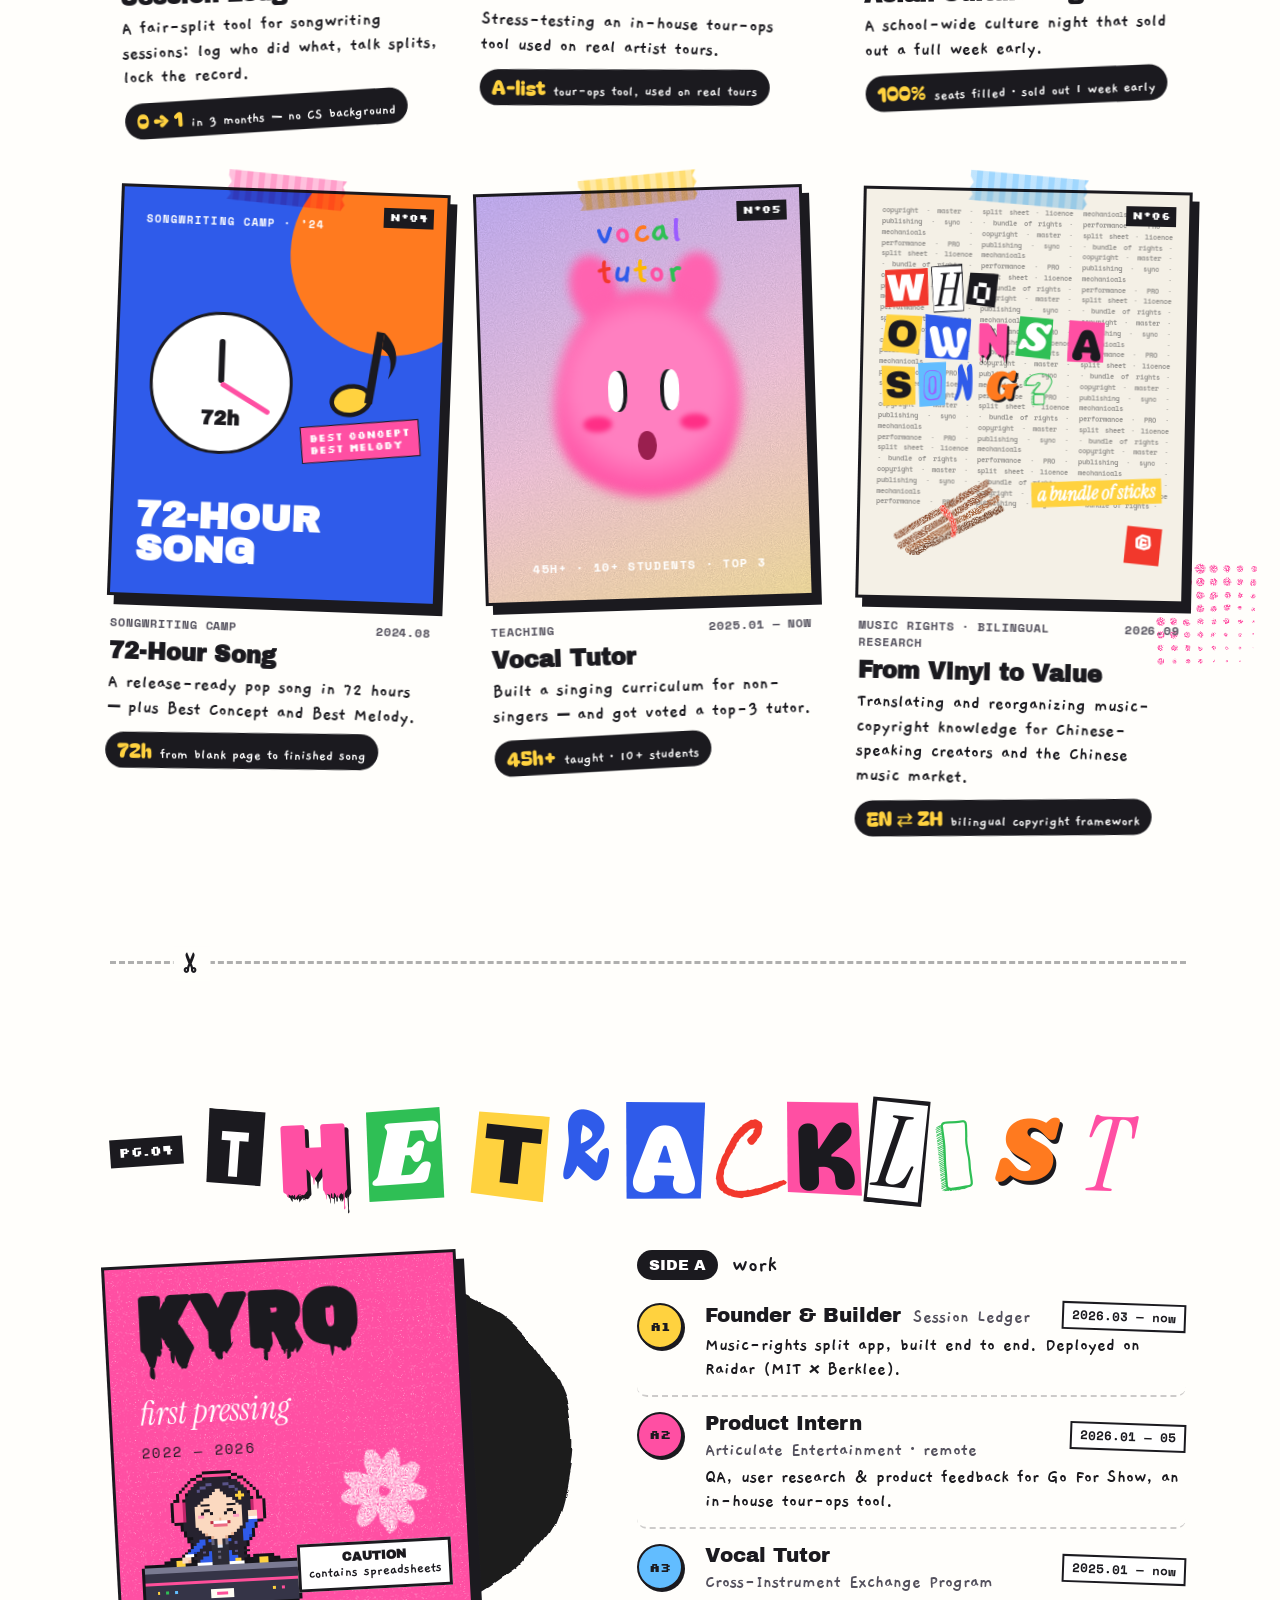
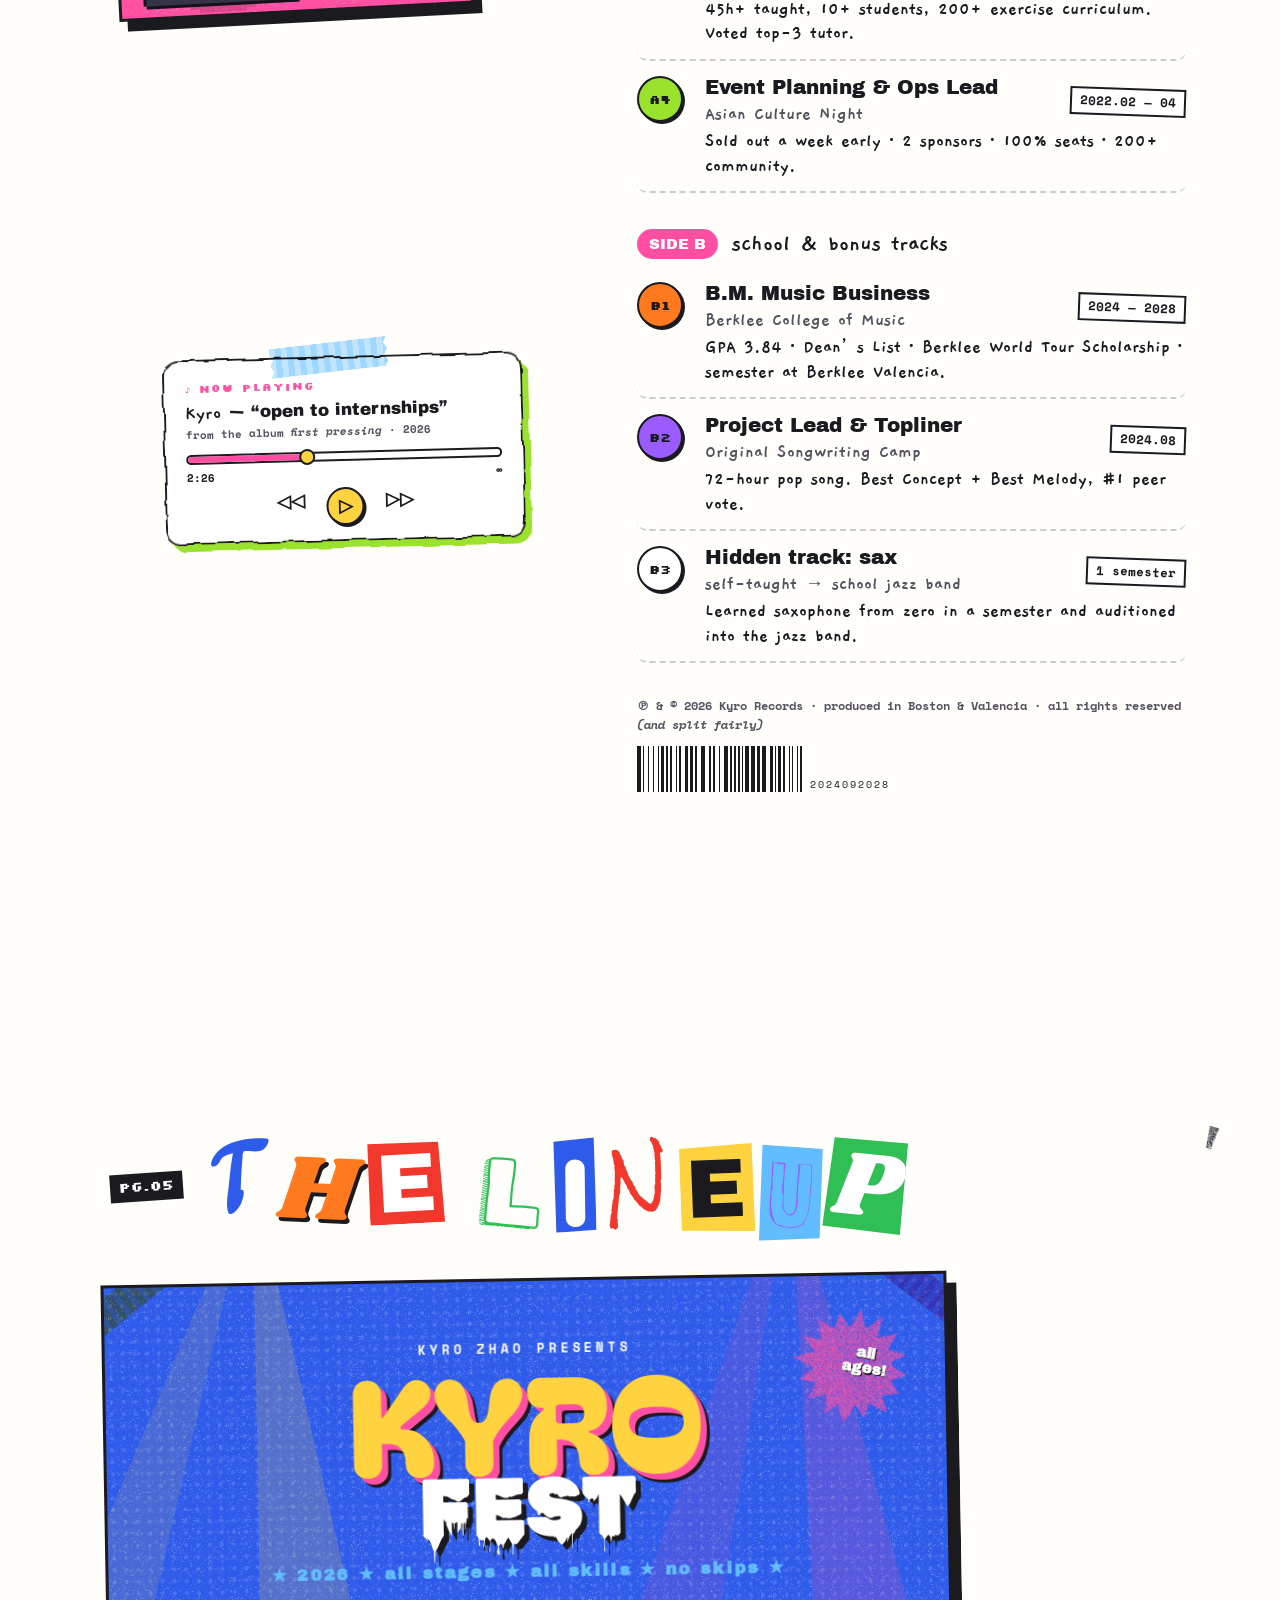
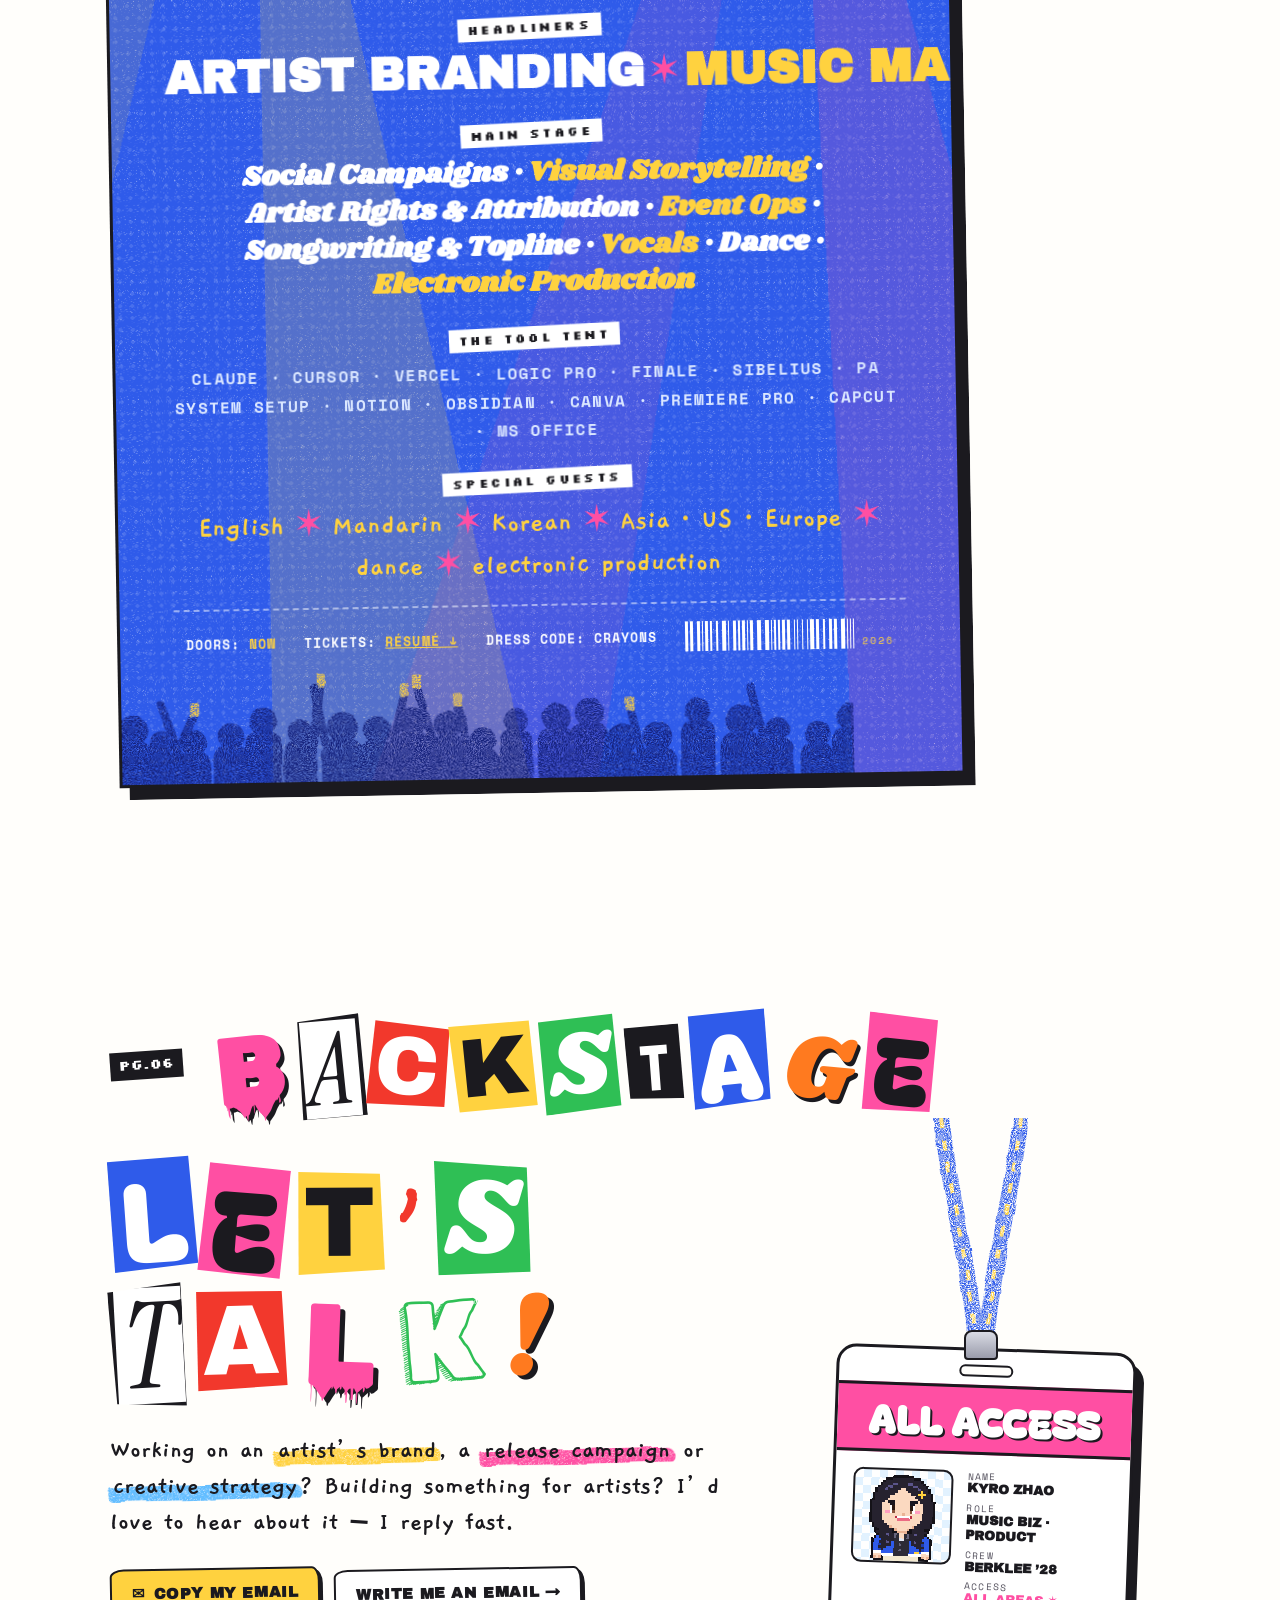
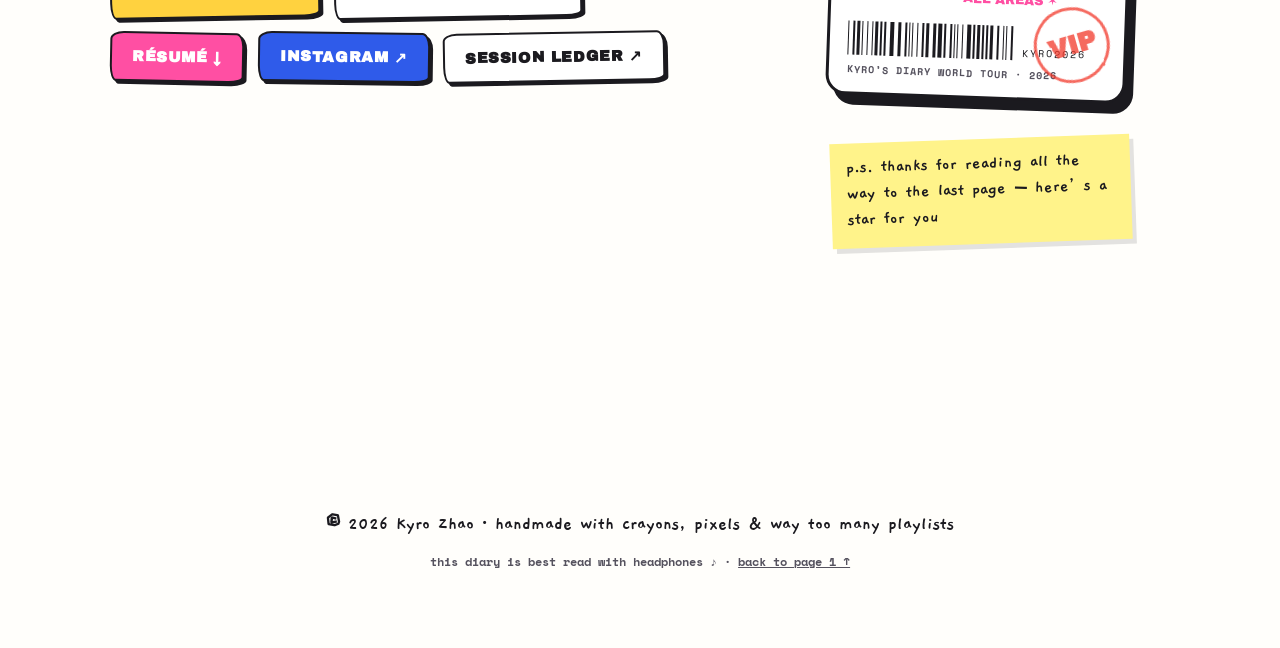
==== commit 84a8bbef: "Align copy with new bio, restore From Vinyl to Value, embed Session Ledger - Hero, TL;DR, worksheet," ====
--- a/index.html
+++ b/index.html
@@ -4,7 +4,7 @@
 <meta charset="utf-8">
 <meta name="viewport" content="width=device-width, initial-scale=1, viewport-fit=cover">
 <title>Kyro Zhao — Music Business @ Berklee</title>
-<meta name="description" content="Kyro Zhao — Music Business student at Berklee. Music-tech product, artist relations, live & tour ops. Founder of Session Ledger.">
+<meta name="description" content="Kyro Zhao — Music Business student at Berklee College of Music. Artist branding, music marketing and creative strategy. Dancer, electronic music producer and vocalist.">
 <meta property="og:title" content="Kyro's Diary — Kyro Zhao, Music Business @ Berklee">
 <meta property="og:description" content="If found, please hire. A hand-drawn portfolio of music, business and everything in between.">
 <meta name="theme-color" content="#fffefb">
@@ -176,15 +176,15 @@
       <p class="hero-hi"><span class="hi-a">hi,</span> <span class="hi-b">i’m</span></p>
       <h1 class="hero-name"><span class="collage" data-styles="0,1,2,13">KYRO</span><span class="sr-only"> Zhao</span></h1>
       <p class="hero-zh"><span>zhao</span> <span class="stamp">MB ’28</span></p>
-      <p class="hero-sub">a <mark class="hl" style="--c:var(--yellow)">music business</mark> student at <b>Berklee</b> building where <mark class="hl" style="--c:var(--pink)">artists</mark>, <mark class="hl" style="--c:var(--sky)">product</mark> &amp; <mark class="hl" style="--c:var(--lime)">live shows</mark> meet.</p>
+      <p class="hero-sub">a <mark class="hl" style="--c:var(--yellow)">music business</mark> student at <b>Berklee</b> helping artists build <mark class="hl" style="--c:var(--pink)">distinctive identities</mark> through <mark class="hl" style="--c:var(--sky)">branding</mark>, <mark class="hl" style="--c:var(--lime)">marketing</mark> &amp; creative strategy.</p>
       <p class="hero-cn">half business, half melody.</p>
       <ul class="role-chips" aria-label="What I do">
-        <li class="rc rc-1">music-tech product</li>
-        <li class="rc rc-2">artist relations</li>
-        <li class="rc rc-3">live &amp; tour ops</li>
-        <li class="rc rc-4">user research</li>
-        <li class="rc rc-5">music rights</li>
-        <li class="rc rc-6">songwriter · vocalist</li>
+        <li class="rc rc-1">artist branding</li>
+        <li class="rc rc-2">music marketing</li>
+        <li class="rc rc-3">creative strategy</li>
+        <li class="rc rc-4">release planning</li>
+        <li class="rc rc-5">artist rights · AI</li>
+        <li class="rc rc-6">dancer · producer · vocalist</li>
       </ul>
     </div>
 
@@ -219,10 +219,10 @@
     <h2 class="tldr-h">TL;DR <small>the 30-second version, for busy humans</small></h2>
     <ul class="tldr-list">
       <li><b>Music Business @ Berklee</b> · GPA 3.84 · Dean’s List · World Tour Scholarship</li>
-      <li><b>Founded &amp; shipped Session Ledger</b> — a song-split app now on MIT × Berklee’s Raidar</li>
-      <li><b>Product intern</b> on a tour-ops tool for A-list touring (Articulate Entertainment)</li>
-      <li><b>Ran a culture night</b> that sold out a week early — 100% seats</li>
-      <li><b>English · Mandarin · Korean</b> · lived across Asia, the US &amp; Europe · sings, dances, produces</li>
+      <li><b>Artist branding &amp; music marketing</b> — release planning and social campaigns that turn an artist’s personality into a clear public image</li>
+      <li><b>Built Session Ledger</b> — a song-split app for credit &amp; ownership, now on MIT × Berklee’s Raidar</li>
+      <li><b>Dancer, electronic music producer &amp; vocalist</b> — two original singles in the case files</li>
+      <li><b>English · Mandarin · Korean</b> · lived and studied across Asia, the US &amp; Europe</li>
     </ul>
     <div class="cta-row">
       <a class="btn btn-y js-resume" href="assets/Kyro_Zhao_Resume.pdf" target="_blank" rel="noopener">download résumé ↓</a>
@@ -235,10 +235,10 @@
 
 <div class="tapes" aria-hidden="true">
   <div class="band band-1"><div class="band-track">
-    <span>MUSIC BUSINESS</span><i>✶</i><span>MUSIC-TECH</span><i>✶</i><span>ARTIST RELATIONS</span><i>✶</i><span>TOUR OPS</span><i>✶</i><span>HALF BUSINESS, HALF MELODY</span><i>✶</i><span>USER RESEARCH</span><i>✶</i><span>MUSIC RIGHTS</span><i>✶</i>
+    <span>MUSIC BUSINESS</span><i>✶</i><span>ARTIST BRANDING</span><i>✶</i><span>MUSIC MARKETING</span><i>✶</i><span>CREATIVE STRATEGY</span><i>✶</i><span>HALF BUSINESS, HALF MELODY</span><i>✶</i><span>RELEASE PLANNING</span><i>✶</i><span>ARTIST RIGHTS</span><i>✶</i>
   </div></div>
   <div class="band band-2"><div class="band-track">
-    <span>berklee ’28</span><i>♪</i><span>boston ⇄ valencia</span><i>♪</i><span>session ledger</span><i>♪</i><span>go for show</span><i>♪</i><span>sold-out nights</span><i>♪</i><span>EN · MANDARIN · KOREAN</span><i>♪</i><span>open to internships</span><i>♪</i>
+    <span>berklee ’28</span><i>♪</i><span>boston ⇄ valencia</span><i>♪</i><span>paradise</span><i>♪</i><span>take my heart away</span><i>♪</i><span>session ledger</span><i>♪</i><span>EN · MANDARIN · KOREAN</span><i>♪</i><span>open to internships</span><i>♪</i>
   </div></div>
 </div>
 
@@ -279,10 +279,10 @@
         <li><span>I study</span><b>Music Business @ Berklee</b></li>
         <li><span>my grades</span><b>GPA 3.84 · Dean’s List</b></li>
         <li><span>I speak</span><b>English · Mandarin · Korean</b></li>
-        <li><span>I’ve lived in</span><b>3 countries, 6 cities</b></li>
-        <li><span>my superpower</span><b>team glue &amp; catalyst</b></li>
+        <li><span>I’ve lived in</span><b>Asia, the US &amp; Europe</b></li>
+        <li><span>my superpower</span><b>turning personality into a public image</b></li>
         <li><span>currently</span><b>Berklee Valencia, Spain</b></li>
-        <li><span>looking for</span><b>internships: music-tech product, artist services, live/tour ops</b></li>
+        <li><span>looking for</span><b>internships: artist branding, music marketing, creative strategy</b></li>
       </ol>
       <i class="dd" data-doodle="check" data-color="green" style="--x:84%;--y:-6%;--w:52px"></i>
       <i class="dd" data-doodle="star" data-color="pink" data-fill="pink" style="--x:-7%;--y:88%;--w:44px;--r:-12deg"></i>
@@ -303,13 +303,13 @@
     <p class="nerd-h">things I nerd out about <span>↘</span></p>
     <ul class="nerd-list">
       <li style="--c:var(--yellow);--r:-3deg">royalty splits</li>
-      <li style="--c:var(--pink);--r:2deg">tour routing</li>
+      <li style="--c:var(--pink);--r:2deg">visual storytelling</li>
       <li style="--c:var(--sky);--r:-1deg">fandom economics</li>
       <li style="--c:var(--lime);--r:3deg">K-pop comeback rollouts</li>
       <li style="--c:var(--orange);--r:-2deg">music copyright</li>
       <li style="--c:#fff;--r:1deg">jazz harmony</li>
       <li style="--c:var(--purple);--r:-3deg;--t:#fff">game soundtracks</li>
-      <li style="--c:var(--yellow);--r:2deg">vibe-coding tools for artists</li>
+      <li style="--c:var(--yellow);--r:2deg">AI &amp; creative ownership</li>
       <li style="--c:var(--red);--r:-1deg;--t:#fff">bossa nova</li>
     </ul>
     </div>
@@ -464,9 +464,9 @@
       <p class="fest-sub">★ 2026 ★ all stages ★ all skills ★ no skips ★</p>
 
       <p class="fest-day">HEADLINERS</p>
-      <p class="tier t1"><span>PRODUCT THINKING</span><i>✶</i><span>USER RESEARCH</span><i>✶</i><span>LIVE &amp; TOUR OPS</span><i>✶</i><span>MUSIC RIGHTS</span></p>
+      <p class="tier t1"><span>ARTIST BRANDING</span><i>✶</i><span>MUSIC MARKETING</span><i>✶</i><span>CREATIVE STRATEGY</span><i>✶</i><span>RELEASE PLANNING</span></p>
       <p class="fest-day">MAIN STAGE</p>
-      <p class="tier t2"><span>Social Campaigns</span> · <span>Sponsorship Pitching</span> · <span>Team Leading</span> · <span>Songwriting &amp; Topline</span> · <span>Pop Vocals</span> · <span>Curriculum Design</span></p>
+      <p class="tier t2"><span>Social Campaigns</span> · <span>Visual Storytelling</span> · <span>Artist Rights &amp; Attribution</span> · <span>Event Ops</span> · <span>Songwriting &amp; Topline</span> · <span>Vocals</span> · <span>Dance</span> · <span>Electronic Production</span></p>
       <p class="fest-day">THE TOOL TENT</p>
       <p class="tier t3">Claude · Cursor · Vercel · Logic Pro · Finale · Sibelius · PA system setup · Notion · Obsidian · Canva · Premiere Pro · CapCut · MS Office</p>
       <p class="fest-day">SPECIAL GUESTS</p>
@@ -499,7 +499,7 @@
   <div class="back-grid">
     <div class="back-left" data-reveal>
       <p class="talk collage" data-styles="0,10,2,7,13,4,11,1,5,3">LET’S TALK!</p>
-      <p class="back-copy">Hiring for <mark class="hl" style="--c:var(--yellow)">music-tech product</mark>, <mark class="hl" style="--c:var(--pink)">artist services</mark> or <mark class="hl" style="--c:var(--sky)">live &amp; tour ops</mark>? Building something for artists? I’d love to hear about it — I reply fast.</p>
+      <p class="back-copy">Working on an <mark class="hl" style="--c:var(--yellow)">artist’s brand</mark>, a <mark class="hl" style="--c:var(--pink)">release campaign</mark> or <mark class="hl" style="--c:var(--sky)">creative strategy</mark>? Building something for artists? I’d love to hear about it — I reply fast.</p>
       <div class="contact-btns">
         <button class="btn btn-y big js-copy-email" type="button">✉ <span class="js-email-text">copy my email</span></button>
         <a class="btn btn-w big js-mail" href="#">write me an email →</a>
--- a/css/style.css
+++ b/css/style.css
@@ -451,7 +451,7 @@
 .sign { font-family: var(--f-marker); font-size: 22px; text-align: right; }
 .sign .dd-inline { width: 34px; }
 .margin-note { position: absolute; font-family: var(--f-marker); font-size: 13.5px; line-height: 1.4; color: var(--red); }
-.mn-1 { right: -24px; top: 112px; rotate: 10deg; background: #fff; padding: 2px 6px; }
+.mn-1 { right: 22px; top: 30px; rotate: 6deg; background: #fff; padding: 2px 6px; }
 .mn-2 { right: 26px; bottom: -34px; rotate: -5deg; color: var(--blue); background: var(--paper); padding: 2px 8px; }
 
 .worksheet {
@@ -959,3 +959,12 @@
 .diary-page .circled { white-space: normal; }
 .diary-page .circled .dd-inline { display: none; }
 .diary-page .circled { text-decoration: underline wavy var(--red); text-underline-offset: 5px; }
+
+/* live app preview inside a case file */
+.m-live { margin: 14px 0 6px; }
+.m-embed { margin: 10px 0 18px; border: 2.5px solid var(--ink); border-radius: 10px; overflow: hidden; background: #fff; box-shadow: 5px 6px 0 var(--ink); }
+.m-embed-bar { display: flex; align-items: center; gap: 6px; padding: 7px 10px; background: var(--yellow); border-bottom: 2.5px solid var(--ink); font-family: var(--f-mono); font-size: 11px; }
+.m-embed-bar i { width: 9px; height: 9px; border-radius: 50%; background: #fff; border: 1.5px solid var(--ink); }
+.m-embed-bar span { margin-left: 6px; flex: 1; overflow: hidden; text-overflow: ellipsis; white-space: nowrap; }
+.m-embed-bar b { font-weight: 400; background: var(--pink); color: #fff; padding: 1px 7px; border-radius: 99px; }
+.m-embed iframe { display: block; width: 100%; height: 420px; border: 0; background: #fff; }
